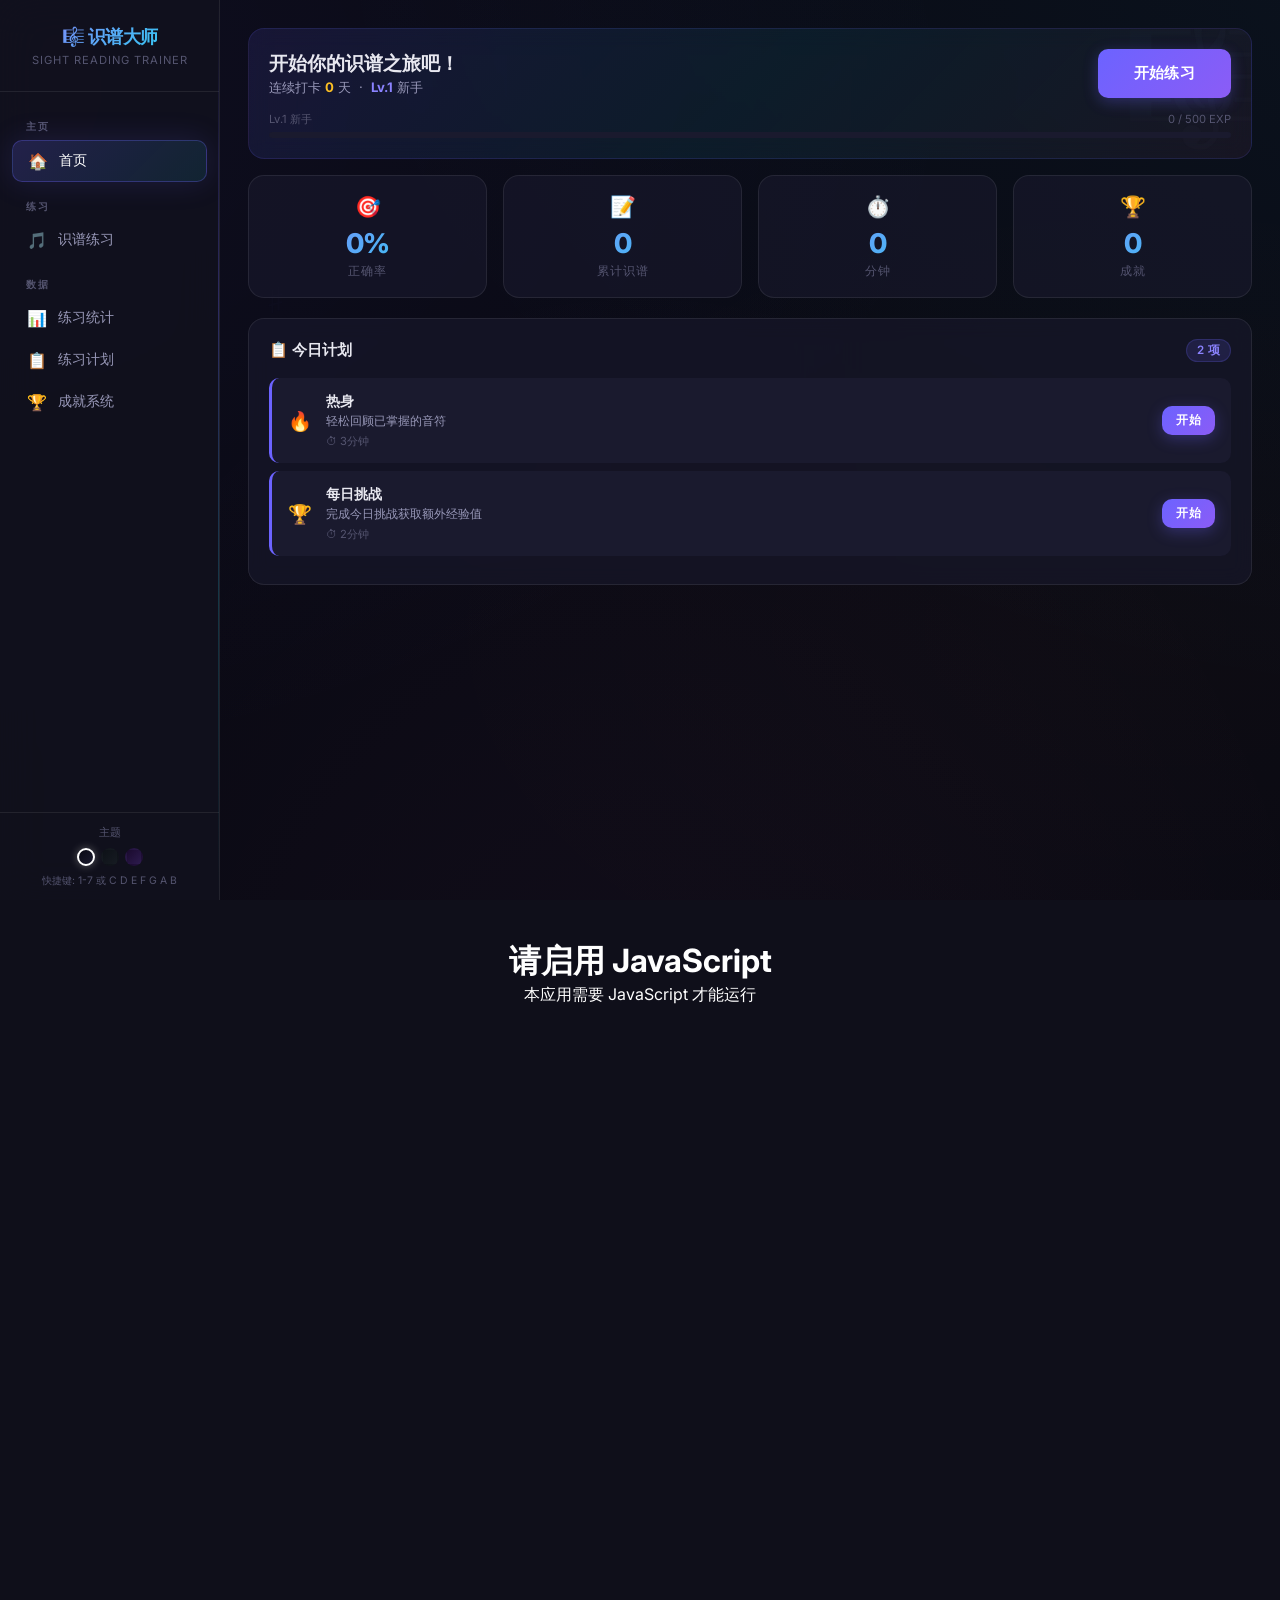
==== deploy.html @ 37f731e6 "fix: 修复五线谱不显示问题 SVG linearGradient 在 line 元素上 objectBoundingBox 计算异常， 导致谱线不可见。改用固定颜色 stroke="#8888aa" ====
<!DOCTYPE html>
<html lang="zh-CN">
<head>
<meta charset="UTF-8">
<meta name="viewport" content="width=device-width, initial-scale=1.0">
<title>识谱大师 — 五线谱练习</title>
<style>
/* ========== CSS Variables — Premium Music Theme ========== */
:root {
  --bg: #0a0a14;
  --bg2: #12121e;
  --bg3: #1a1a2e;
  --bg-card: rgba(26, 26, 46, 0.6);
  --bg-glass: rgba(255,255,255,0.03);
  --border: rgba(255,255,255,0.08);
  --border-glow: rgba(108,99,255,0.3);
  --text: #e8e8f0;
  --text2: #9898b8;
  --text3: #555570;
  --primary: #6c63ff;
  --primary2: #8b83ff;
  --primary-glow: rgba(108,99,255,0.15);
  --success: #4ade80;
  --danger: #f87171;
  --warning: #fbbf24;
  --info: #60a5fa;
  --purple: #a78bfa;
  --pink: #f472b6;
  --cyan: #22d3ee;
  --gold: #f59e0b;
  --radius: 16px;
  --radius-sm: 10px;
  --radius-xs: 6px;
  --shadow: 0 8px 32px rgba(0,0,0,0.4);
  --shadow-glow: 0 0 30px rgba(108,99,255,0.15);
  --transition: all 0.3s cubic-bezier(0.4, 0, 0.2, 1);
  --font: 'SF Pro Display', -apple-system, BlinkMacSystemFont, 'Segoe UI', 'Noto Sans SC', sans-serif;
}

/* ========== Reset ========== */
* { margin: 0; padding: 0; box-sizing: border-box; }
html { font-size: 16px; scroll-behavior: smooth; }
body {
  font-family: var(--font);
  background: var(--bg);
  color: var(--text);
  min-height: 100vh;
  overflow-x: hidden;
  -webkit-font-smoothing: antialiased;
}
a { color: var(--primary2); text-decoration: none; }
button { cursor: pointer; border: none; outline: none; font-family: inherit; background: none; }
input, select { font-family: inherit; outline: none; }

/* ========== Scrollbar ========== */
::-webkit-scrollbar { width: 6px; }
::-webkit-scrollbar-track { background: transparent; }
::-webkit-scrollbar-thumb { background: var(--border); border-radius: 3px; }

/* ========== Layout ========== */
.app-container { display: flex; min-height: 100vh; }

/* ========== Sidebar — Glassmorphism ========== */
.sidebar {
  width: 220px;
  background: rgba(18, 18, 30, 0.85);
  backdrop-filter: blur(20px);
  -webkit-backdrop-filter: blur(20px);
  border-right: 1px solid var(--border);
  display: flex;
  flex-direction: column;
  position: fixed;
  height: 100vh;
  z-index: 100;
  transition: transform 0.3s ease;
}
.sidebar-header {
  padding: 24px 20px;
  border-bottom: 1px solid var(--border);
  text-align: center;
}
.sidebar-header h1 {
  font-size: 1.15rem;
  font-weight: 800;
  background: linear-gradient(135deg, #8b83ff, #22d3ee, #f472b6, #f59e0b);
  background-size: 300% 300%;
  -webkit-background-clip: text;
  -webkit-text-fill-color: transparent;
  background-clip: text;
  animation: gradientShift 6s ease infinite;
  letter-spacing: -0.5px;
}
@keyframes gradientShift {
  0%, 100% { background-position: 0% 50%; }
  50% { background-position: 100% 50%; }
}
.sidebar-header .subtitle {
  font-size: 0.7rem;
  color: var(--text3);
  margin-top: 4px;
  letter-spacing: 1px;
  text-transform: uppercase;
}
.sidebar-nav { flex: 1; padding: 12px; overflow-y: auto; }
.nav-item {
  display: flex;
  align-items: center;
  gap: 10px;
  padding: 10px 14px;
  border-radius: var(--radius-sm);
  color: var(--text2);
  font-size: 0.85rem;
  transition: var(--transition);
  margin-bottom: 2px;
  cursor: pointer;
  position: relative;
}
.nav-item:hover { color: var(--text); background: var(--bg-glass); }
.nav-item.active {
  color: #fff;
  background: linear-gradient(135deg, rgba(108,99,255,0.2), rgba(34,211,238,0.1));
  border: 1px solid var(--border-glow);
  box-shadow: var(--shadow-glow);
}
.nav-item .icon { font-size: 1rem; width: 22px; text-align: center; }
.nav-group-title {
  font-size: 0.65rem;
  color: var(--text3);
  text-transform: uppercase;
  letter-spacing: 1.5px;
  padding: 16px 14px 6px;
  font-weight: 600;
}

.main-content {
  flex: 1;
  margin-left: 220px;
  padding: 28px;
  max-width: 1100px;
}

/* ========== Cards — Glassmorphism ========== */
.card {
  background: var(--bg-card);
  backdrop-filter: blur(10px);
  border: 1px solid var(--border);
  border-radius: var(--radius);
  padding: 20px;
  margin-bottom: 16px;
  transition: var(--transition);
}
.card:hover {
  border-color: rgba(255,255,255,0.12);
  box-shadow: 0 4px 20px rgba(0,0,0,0.2);
}
.card-header {
  display: flex;
  align-items: center;
  justify-content: space-between;
  margin-bottom: 16px;
}
.card-title { font-size: 0.95rem; font-weight: 600; color: var(--text); }

/* ========== Buttons ========== */
.btn, .nav-item, .mode-card, .diff-card, .toggle, .answer-btn {
  cursor: pointer;
  user-select: none;
  -webkit-user-select: none;
}
.btn {
  padding: 10px 20px;
  border-radius: var(--radius-sm);
  font-size: 0.85rem;
  font-weight: 600;
  transition: var(--transition);
  display: inline-flex;
  align-items: center;
  gap: 6px;
  letter-spacing: 0.3px;
}
.btn-primary {
  background: linear-gradient(135deg, var(--primary), #8b5cf6);
  color: #fff;
  box-shadow: 0 4px 15px rgba(108,99,255,0.3);
}
.btn-primary:hover {
  transform: translateY(-2px);
  box-shadow: 0 6px 25px rgba(108,99,255,0.4);
}
.btn-success { background: linear-gradient(135deg, #22c55e, #16a34a); color: #fff; }
.btn-danger { background: linear-gradient(135deg, #ef4444, #dc2626); color: #fff; }
.btn-outline {
  background: transparent;
  border: 1px solid var(--border);
  color: var(--text2);
}
.btn-outline:hover { border-color: var(--primary); color: var(--primary2); background: var(--primary-glow); }
.btn-sm { padding: 6px 14px; font-size: 0.78rem; }
.btn-lg { padding: 14px 32px; font-size: 0.95rem; }

/* ========== Grid ========== */
.grid { display: grid; gap: 16px; }
.grid-2 { grid-template-columns: repeat(2, 1fr); }
.grid-3 { grid-template-columns: repeat(3, 1fr); }
.grid-4 { grid-template-columns: repeat(4, 1fr); }
@media (max-width: 768px) {
  .grid-2, .grid-3, .grid-4 { grid-template-columns: 1fr 1fr; }
}

/* ========== Page Header ========== */
.page-header {
  display: flex;
  align-items: center;
  justify-content: space-between;
  margin-bottom: 24px;
  flex-wrap: wrap;
  gap: 12px;
}
.page-title { font-size: 1.4rem; font-weight: 700; letter-spacing: -0.5px; }
.page-desc { color: var(--text2); font-size: 0.82rem; margin-top: 4px; }

/* ========== Stat Cards — Animated Gradient Border ========== */
.stat-card {
  background: var(--bg-card);
  border: 1px solid var(--border);
  border-radius: var(--radius);
  padding: 18px;
  text-align: center;
  position: relative;
  overflow: hidden;
  transition: var(--transition);
}
.stat-card::before {
  content: '';
  position: absolute;
  top: 0; left: 0; right: 0;
  height: 3px;
  background: linear-gradient(90deg, var(--primary), var(--cyan), var(--pink));
  opacity: 0;
  transition: opacity 0.3s;
}
.stat-card:hover::before { opacity: 1; }
.stat-card .stat-icon { font-size: 1.3rem; margin-bottom: 8px; }
.stat-card .stat-number {
  font-size: 1.7rem;
  font-weight: 800;
  background: linear-gradient(135deg, var(--primary2), var(--cyan));
  -webkit-background-clip: text;
  -webkit-text-fill-color: transparent;
  background-clip: text;
  letter-spacing: -1px;
}
.stat-card .stat-label { font-size: 0.72rem; color: var(--text3); margin-top: 4px; text-transform: uppercase; letter-spacing: 1px; }

/* ========== Badges ========== */
.badge {
  display: inline-flex;
  align-items: center;
  padding: 3px 10px;
  border-radius: 20px;
  font-size: 0.72rem;
  font-weight: 600;
  letter-spacing: 0.5px;
}
.badge-primary { background: var(--primary-glow); color: var(--primary2); border: 1px solid rgba(108,99,255,0.2); }
.badge-success { background: rgba(74,222,128,0.12); color: var(--success); border: 1px solid rgba(74,222,128,0.2); }
.badge-danger { background: rgba(248,113,113,0.12); color: var(--danger); }
.badge-warning { background: rgba(251,191,36,0.12); color: var(--warning); }
.badge-level {
  background: linear-gradient(135deg, var(--primary), var(--cyan));
  color: #fff;
  padding: 4px 14px;
  font-weight: 700;
}

/* ========== Level Bar ========== */
.level-bar {
  width: 100%;
  height: 6px;
  background: var(--bg3);
  border-radius: 3px;
  overflow: hidden;
}
.level-bar-fill {
  height: 100%;
  background: linear-gradient(90deg, var(--primary), var(--cyan), var(--pink));
  background-size: 200% 100%;
  border-radius: 3px;
  transition: width 0.8s cubic-bezier(0.4, 0, 0.2, 1);
  animation: barGlow 2s ease infinite;
}
@keyframes barGlow {
  0%, 100% { background-position: 0% 50%; }
  50% { background-position: 100% 50%; }
}

/* ========== Practice Area ========== */
.practice-area {
  display: flex;
  flex-direction: column;
  align-items: center;
  gap: 16px;
}

/* Practice Bar */
.practice-bar {
  display: flex;
  align-items: center;
  justify-content: space-between;
  width: 100%;
  max-width: 560px;
  padding: 10px 18px;
  background: var(--bg-card);
  border: 1px solid var(--border);
  border-radius: var(--radius-sm);
  font-size: 0.85rem;
}
.practice-bar .stat-item { display: flex; align-items: center; gap: 6px; color: var(--text2); }
.practice-bar .stat-value { font-weight: 700; font-size: 1rem; color: var(--text); font-variant-numeric: tabular-nums; }
.practice-bar .timer .stat-value { color: var(--warning); }
.practice-bar .combo .stat-value { color: var(--pink); }

/* Score Display — Concert Stage Feel */
.score-display {
  background: linear-gradient(180deg, rgba(18,18,30,0.95), rgba(10,10,20,0.98));
  border: 1px solid var(--border);
  border-radius: var(--radius);
  padding: 28px 36px;
  min-height: 170px;
  display: flex;
  align-items: center;
  justify-content: center;
  width: 100%;
  max-width: 560px;
  position: relative;
  overflow: visible;
  box-shadow: inset 0 1px 0 rgba(255,255,255,0.03), 0 8px 32px rgba(0,0,0,0.4);
}
.score-display::before {
  content: '';
  position: absolute;
  top: 0; left: 20%; right: 20%;
  height: 1px;
  background: linear-gradient(90deg, transparent, rgba(108,99,255,0.3), transparent);
}
.score-display svg { max-width: 100%; height: auto; }
.score-display .hint {
  position: absolute;
  top: 10px;
  right: 14px;
  font-size: 0.72rem;
  color: var(--text3);
  letter-spacing: 0.5px;
}

/* Practice Hint Bar */
.practice-hint-bar {
  display: flex;
  gap: 18px;
  justify-content: center;
  align-items: center;
  padding: 8px 18px;
  background: var(--bg-card);
  border: 1px solid var(--border);
  border-radius: var(--radius-sm);
  width: 100%;
  max-width: 560px;
  font-size: 0.82rem;
}
.hint-toggle {
  display: flex;
  align-items: center;
  gap: 6px;
  cursor: pointer;
  color: var(--text2);
  user-select: none;
  transition: color 0.2s;
}
.hint-toggle:hover { color: var(--text); }
.hint-toggle input[type="checkbox"] {
  width: 16px;
  height: 16px;
  accent-color: var(--primary);
  cursor: pointer;
}

/* ========== Answer Options ========== */
.answer-options {
  display: grid;
  grid-template-columns: repeat(7, 1fr);
  gap: 8px;
  width: 100%;
  max-width: 560px;
}
.answer-btn {
  padding: 14px 8px;
  border-radius: var(--radius-sm);
  font-size: 1.2rem;
  font-weight: 800;
  text-align: center;
  transition: var(--transition);
  border: 2px solid var(--border);
  background: linear-gradient(180deg, rgba(26,26,46,0.8), rgba(20,20,35,0.9));
  color: var(--text);
  position: relative;
  overflow: hidden;
  backdrop-filter: blur(4px);
}
.answer-btn::before {
  content: '';
  position: absolute;
  inset: 0;
  background: radial-gradient(circle at center, rgba(255,255,255,0.08), transparent);
  opacity: 0;
  transition: opacity 0.3s;
}
.answer-btn:hover::before { opacity: 1; }
.answer-btn:hover { border-color: var(--primary); transform: translateY(-3px); box-shadow: 0 6px 20px rgba(0,0,0,0.3); }
.answer-btn.correct {
  border-color: var(--success);
  background: rgba(74,222,128,0.12);
  color: var(--success);
  animation: popIn 0.3s ease;
}
.answer-btn.wrong {
  border-color: var(--danger);
  background: rgba(248,113,113,0.12);
  color: var(--danger);
  animation: shake 0.4s ease;
}
.answer-btn:disabled { cursor: default; opacity: 0.5; }
.answer-btn:disabled:hover { transform: none; box-shadow: none; }

@keyframes popIn {
  0% { transform: scale(0.9); }
  50% { transform: scale(1.1); }
  100% { transform: scale(1); }
}
@keyframes shake {
  0%, 100% { transform: translateX(0); }
  25% { transform: translateX(-6px); }
  75% { transform: translateX(6px); }
}

/* ========== Mode & Difficulty Cards ========== */
.mode-cards { display: grid; grid-template-columns: repeat(auto-fit, minmax(180px, 1fr)); gap: 10px; }
.mode-card {
  padding: 18px;
  background: var(--bg3);
  border: 2px solid var(--border);
  border-radius: var(--radius);
  cursor: pointer;
  transition: var(--transition);
  text-align: center;
}
.mode-card:hover { border-color: var(--primary); transform: translateY(-3px); box-shadow: 0 8px 25px rgba(0,0,0,0.3); }
.mode-card.active {
  border-color: var(--primary);
  background: var(--primary-glow);
  box-shadow: var(--shadow-glow);
}
.mode-card .mode-icon { font-size: 1.4rem; margin-bottom: 6px; }
.mode-card .mode-name { font-weight: 700; font-size: 0.88rem; }
.mode-card .mode-desc { font-size: 0.72rem; color: var(--text2); margin-top: 4px; }

.difficulty-cards { display: flex; gap: 10px; flex-wrap: wrap; }
.diff-card {
  flex: 1;
  min-width: 100px;
  padding: 14px;
  background: var(--bg3);
  border: 2px solid var(--border);
  border-radius: var(--radius-sm);
  text-align: center;
  cursor: pointer;
  transition: var(--transition);
}
.diff-card:hover { border-color: var(--primary); transform: translateY(-2px); }
.diff-card.active {
  border-color: var(--primary);
  background: var(--primary-glow);
  box-shadow: var(--shadow-glow);
}
.diff-card .diff-level { font-size: 1.1rem; margin-bottom: 4px; }
.diff-card .diff-name { font-weight: 700; font-size: 0.82rem; }
.diff-card .diff-desc { font-size: 0.68rem; color: var(--text3); margin-top: 2px; }

/* ========== Toggle Switch ========== */
.toggle {
  position: relative;
  width: 44px;
  height: 24px;
  background: var(--bg3);
  border-radius: 12px;
  cursor: pointer;
  transition: var(--transition);
  border: 1px solid var(--border);
}
.toggle.active { background: var(--primary); border-color: var(--primary); }
.toggle::after {
  content: '';
  position: absolute;
  width: 18px;
  height: 18px;
  background: #fff;
  border-radius: 50%;
  top: 2px;
  left: 2px;
  transition: var(--transition);
  box-shadow: 0 2px 4px rgba(0,0,0,0.2);
}
.toggle.active::after { left: 22px; }

/* ========== Settings ========== */
.setting-row {
  display: flex;
  align-items: center;
  justify-content: space-between;
  padding: 12px 0;
  border-bottom: 1px solid rgba(255,255,255,0.04);
}
.setting-row:last-child { border-bottom: none; }
.setting-label { font-size: 0.88rem; font-weight: 500; }
.setting-desc { font-size: 0.72rem; color: var(--text3); margin-top: 2px; }

/* ========== Piano Keyboard — Concert Grand ========== */
.piano-container {
  width: 100%;
  max-width: 560px;
  overflow-x: auto;
  padding: 12px 0;
  display: flex;
  justify-content: center;
}
.piano {
  position: relative;
  height: 100px;
  user-select: none;
  background: linear-gradient(180deg, #2a1a0a, #1a0f05);
  border-radius: 0 0 8px 8px;
  padding: 4px 6px 6px;
  box-shadow: 0 6px 20px rgba(0,0,0,0.5), inset 0 1px 0 rgba(255,255,255,0.05);
}
.piano {
  position: relative;
  height: 100px;
  user-select: none;
}
.piano .white-key {
  position: absolute;
  width: 36px;
  height: 100px;
  background: linear-gradient(180deg, #f8f8f8, #e8e8e8);
  border: 1px solid #bbb;
  border-radius: 0 0 6px 6px;
  cursor: pointer;
  transition: background 0.1s;
  z-index: 1;
  box-shadow: inset 0 -3px 6px rgba(0,0,0,0.05);
}
.piano .white-key:hover { background: linear-gradient(180deg, #eee, #ddd); }
.piano .white-key.active {
  background: linear-gradient(180deg, var(--primary2), var(--primary));
  border-color: var(--primary);
  box-shadow: 0 0 15px rgba(108,99,255,0.4);
}
.piano .white-key .key-label {
  position: absolute;
  bottom: 6px;
  width: 100%;
  text-align: center;
  font-size: 0.6rem;
  color: #888;
  pointer-events: none;
  font-weight: 600;
}
.piano .white-key.active .key-label { color: #fff; }
.piano .black-key {
  position: absolute;
  width: 22px;
  height: 62px;
  background: linear-gradient(180deg, #333, #111);
  border: 1px solid #000;
  border-radius: 0 0 4px 4px;
  cursor: pointer;
  z-index: 2;
  box-shadow: inset 0 -2px 4px rgba(255,255,255,0.05);
}
.piano .black-key:hover { background: linear-gradient(180deg, #444, #222); }
.piano .black-key.active {
  background: linear-gradient(180deg, var(--primary), #4440aa);
  box-shadow: 0 0 10px rgba(108,99,255,0.5);
}

/* ========== Results Panel ========== */
.results-panel { text-align: center; padding: 30px 20px; }
.results-panel .result-icon { font-size: 3rem; margin-bottom: 12px; }
.results-panel .result-title { font-size: 1.3rem; font-weight: 700; margin-bottom: 8px; }
.results-panel .result-subtitle { color: var(--text2); margin-bottom: 24px; font-size: 0.85rem; }
.results-grid {
  display: grid;
  grid-template-columns: repeat(3, 1fr);
  gap: 16px;
  margin-bottom: 24px;
}
.result-stat .result-stat-value { font-size: 1.5rem; font-weight: 800; }
.result-stat .result-stat-label { font-size: 0.75rem; color: var(--text3); margin-top: 4px; text-transform: uppercase; letter-spacing: 0.5px; }

/* ========== Heatmap ========== */
.heatmap-grid { display: grid; grid-template-columns: repeat(7, 1fr); gap: 6px; }
.heatmap-cell {
  aspect-ratio: 1;
  border-radius: var(--radius-xs);
  display: flex;
  flex-direction: column;
  align-items: center;
  justify-content: center;
  font-size: 0.72rem;
  font-weight: 700;
  transition: var(--transition);
}
.heatmap-cell .note-name { font-size: 0.85rem; }
.heatmap-cell .note-pct { font-size: 0.62rem; opacity: 0.8; }

/* ========== Weak Notes ========== */
.weak-note-item {
  display: flex;
  align-items: center;
  gap: 12px;
  padding: 10px 0;
  border-bottom: 1px solid var(--border);
}
.weak-note-item:last-child { border-bottom: none; }
.weak-note-name {
  width: 34px;
  height: 34px;
  border-radius: 50%;
  display: flex;
  align-items: center;
  justify-content: center;
  font-weight: 800;
  font-size: 0.85rem;
}
.weak-note-bar { flex: 1; height: 6px; background: var(--bg3); border-radius: 3px; overflow: hidden; }
.weak-note-bar-fill { height: 100%; border-radius: 3px; transition: width 0.6s ease; }

/* ========== Calendar Heatmap ========== */
.calendar-heatmap { display: flex; gap: 3px; flex-wrap: wrap; }
.calendar-cell {
  width: 14px;
  height: 14px;
  border-radius: 3px;
  background: var(--bg3);
  transition: var(--transition);
}
.calendar-cell.level-1 { background: rgba(108,99,255,0.2); }
.calendar-cell.level-2 { background: rgba(108,99,255,0.4); }
.calendar-cell.level-3 { background: rgba(108,99,255,0.6); }
.calendar-cell.level-4 { background: var(--primary); }

/* ========== Progress Bar ========== */
.progress-bar { width: 100%; height: 6px; background: var(--bg3); border-radius: 3px; overflow: hidden; }
.progress-bar-fill {
  height: 100%;
  background: linear-gradient(90deg, var(--primary), var(--success));
  border-radius: 3px;
  transition: width 0.5s ease;
}

/* ========== Plan Items ========== */
.plan-item {
  display: flex;
  align-items: center;
  gap: 14px;
  padding: 14px 16px;
  background: var(--bg3);
  border-radius: var(--radius-sm);
  margin-bottom: 8px;
  border-left: 3px solid var(--primary);
  transition: var(--transition);
}
.plan-item:hover { background: rgba(108,99,255,0.06); transform: translateX(4px); }
.plan-item .plan-icon { font-size: 1.2rem; }
.plan-item .plan-info { flex: 1; }
.plan-item .plan-title { font-weight: 600; font-size: 0.88rem; }
.plan-item .plan-desc { font-size: 0.75rem; color: var(--text2); margin-top: 2px; }
.plan-item .plan-meta { display: flex; gap: 12px; font-size: 0.7rem; color: var(--text3); margin-top: 4px; }

/* ========== Charts ========== */
.chart-container { width: 100%; height: 250px; position: relative; }


/* Speed Badge */
.speed-badge {
  position: absolute;
  top: -6px;
  right: -6px;
  padding: 2px 8px;
  border-radius: 10px;
  font-size: 0.65rem;
  font-weight: 700;
  z-index: 10;
}
.speed-badge.lightning { background: var(--warning); color: #000; }
.speed-badge.instant { background: var(--pink); color: #fff; }

/* ========== Animations ========== */
.fade-in { animation: fadeIn 0.3s ease; }
@keyframes fadeIn { from { opacity: 0; transform: translateY(8px); } to { opacity: 1; transform: translateY(0); } }
.slide-up { animation: slideUp 0.4s ease; }
@keyframes slideUp { from { opacity: 0; transform: translateY(16px); } to { opacity: 1; transform: translateY(0); } }

/* ========== Toast ========== */
.toast-container {
  position: fixed;
  top: 20px;
  right: 20px;
  z-index: 300;
  display: flex;
  flex-direction: column;
  gap: 8px;
}
.toast {
  padding: 12px 20px;
  border-radius: var(--radius-sm);
  font-size: 0.82rem;
  font-weight: 500;
  animation: slideIn 0.3s ease, fadeOut 0.3s ease 2.7s;
  box-shadow: var(--shadow);
  backdrop-filter: blur(10px);
}
.toast-success { background: rgba(74,222,128,0.9); color: #000; }
.toast-error { background: rgba(248,113,113,0.9); color: #fff; }
.toast-info { background: rgba(96,165,250,0.9); color: #fff; }
@keyframes slideIn { from { transform: translateX(100%); opacity: 0; } to { transform: translateX(0); opacity: 1; } }
@keyframes fadeOut { to { opacity: 0; transform: translateY(-10px); } }

/* ========== Mobile Menu Button ========== */
.mobile-menu-btn {
  display: none;
  position: fixed;
  top: 12px;
  left: 12px;
  z-index: 101;
  width: 40px;
  height: 40px;
  border-radius: 50%;
  background: var(--bg2);
  border: 1px solid var(--border);
  color: var(--text);
  font-size: 1.2rem;
  align-items: center;
  justify-content: center;
  transition: var(--transition);
}
.mobile-menu-btn:hover { background: var(--bg3); border-color: var(--primary); }

/* Sidebar Overlay */
.sidebar-overlay {
  display: none;
  position: fixed;
  inset: 0;
  background: rgba(0, 0, 0, 0.5);
  backdrop-filter: blur(4px);
  z-index: 99;
  opacity: 0;
  transition: opacity 0.3s;
}
.sidebar-overlay.active {
  display: block;
  opacity: 1;
}

/* ========== Background Ambient Effect ========== */
body::before {
  content: '';
  position: fixed;
  top: -50%;
  left: -50%;
  width: 200%;
  height: 200%;
  background:
    radial-gradient(ellipse at 15% 30%, rgba(108,99,255,0.06) 0%, transparent 40%),
    radial-gradient(ellipse at 85% 20%, rgba(34,211,238,0.05) 0%, transparent 40%),
    radial-gradient(ellipse at 50% 90%, rgba(244,114,182,0.04) 0%, transparent 40%),
    radial-gradient(ellipse at 70% 60%, rgba(245,158,11,0.02) 0%, transparent 30%);
  pointer-events: none;
  z-index: -1;
  animation: ambientDrift 20s ease-in-out infinite alternate;
}
@keyframes ambientDrift {
  0% { transform: translate(0, 0) rotate(0deg); }
  100% { transform: translate(30px, -20px) rotate(2deg); }
}

/* Floating music notes background */
body::after {
  content: '♩ ♪ ♫ ♬ ♭ ♮ ♯';
  position: fixed;
  top: 0;
  left: 0;
  width: 100%;
  height: 100%;
  font-size: 2rem;
  color: rgba(108,99,255,0.015);
  letter-spacing: 80px;
  line-height: 200px;
  word-spacing: 60px;
  overflow: hidden;
  pointer-events: none;
  z-index: -1;
  animation: noteFloat 30s linear infinite;
}
@keyframes noteFloat {
  0% { transform: translateY(0); }
  100% { transform: translateY(-200px); }
}

/* ========== SVG Score Animations ========== */
.note-appear {
  animation: noteAppear 0.4s cubic-bezier(0.34, 1.56, 0.64, 1);
}
@keyframes noteAppear {
  0% { opacity: 0; transform: translateY(15px) scale(0.7); }
  60% { opacity: 1; transform: translateY(-3px) scale(1.05); }
  100% { opacity: 1; transform: translateY(0) scale(1); }
}

.score-pulse {
  animation: scorePulse 2s ease-in-out infinite;
}
@keyframes scorePulse {
  0%, 100% { opacity: 0.4; transform: scale(1); }
  50% { opacity: 0.8; transform: scale(1.08); }
}

.result-indicator {
  animation: resultPop 0.4s cubic-bezier(0.34, 1.56, 0.64, 1);
}
@keyframes resultPop {
  0% { opacity: 0; transform: scale(0.5); }
  100% { opacity: 1; transform: scale(1); }
}

/* Score display states */
.score-display.state-correct {
  border-color: rgba(74, 222, 128, 0.3);
  box-shadow: inset 0 1px 0 rgba(255,255,255,0.03), 0 0 30px rgba(74, 222, 128, 0.1);
}
.score-display.state-wrong {
  border-color: rgba(248, 113, 113, 0.3);
  box-shadow: inset 0 1px 0 rgba(255,255,255,0.03), 0 0 30px rgba(248, 113, 113, 0.1);
  animation: scoreShake 0.4s ease;
}
@keyframes scoreShake {
  0%, 100% { transform: translateX(0); }
  20% { transform: translateX(-4px); }
  40% { transform: translateX(4px); }
  60% { transform: translateX(-3px); }
  80% { transform: translateX(2px); }
}

/* ========== Improved Page Transitions ========== */
.page { display: none; }
.page.active { display: block; animation: pageEnter 0.35s cubic-bezier(0.4, 0, 0.2, 1); }
@keyframes pageEnter {
  from { opacity: 0; transform: translateY(12px); }
  to { opacity: 1; transform: translateY(0); }
}

/* ========== Answer Button Ripple ========== */
.answer-btn::after {
  content: '';
  position: absolute;
  inset: 0;
  background: radial-gradient(circle at var(--ripple-x, 50%) var(--ripple-y, 50%), rgba(255,255,255,0.2), transparent 60%);
  opacity: 0;
  transition: opacity 0.3s;
  pointer-events: none;
}
.answer-btn:active::after { opacity: 1; }

/* ========== Improved Combo Flash ========== */
.combo-flash {
  position: fixed;
  top: 50%;
  left: 50%;
  transform: translate(-50%, -50%);
  font-size: 2.5rem;
  font-weight: 900;
  pointer-events: none;
  opacity: 0;
  z-index: 999;
  background: linear-gradient(135deg, var(--pink), var(--warning), var(--cyan));
  -webkit-background-clip: text;
  -webkit-text-fill-color: transparent;
  background-clip: text;
  filter: drop-shadow(0 0 20px rgba(244,114,182,0.4));
  letter-spacing: 3px;
}
.combo-flash.show { animation: comboFlash 0.8s cubic-bezier(0.34, 1.56, 0.64, 1); }
@keyframes comboFlash {
  0% { opacity: 0; transform: translate(-50%, -50%) scale(0.3) rotate(-5deg); }
  30% { opacity: 1; transform: translate(-50%, -50%) scale(1.2) rotate(2deg); }
  60% { opacity: 1; transform: translate(-50%, -50%) scale(1.0) rotate(0deg); }
  100% { opacity: 0; transform: translate(-50%, -50%) scale(1.4) rotate(-2deg); }
}

/* ========== Particle burst on correct answer ========== */
.particle-burst {
  position: fixed;
  pointer-events: none;
  z-index: 998;
}
.particle {
  position: absolute;
  width: 6px;
  height: 6px;
  border-radius: 50%;
  animation: particleFly 0.6s cubic-bezier(0.25, 0.46, 0.45, 0.94) forwards;
}
@keyframes particleFly {
  0% { opacity: 1; transform: translate(0, 0) scale(1); }
  100% { opacity: 0; transform: translate(var(--px), var(--py)) scale(0); }
}

/* ========== Theme Switcher ========== */
.theme-switcher {
  display: flex;
  gap: 6px;
  align-items: center;
}
.theme-dot {
  width: 18px;
  height: 18px;
  border-radius: 50%;
  cursor: pointer;
  border: 2px solid transparent;
  transition: var(--transition);
}
.theme-dot:hover { transform: scale(1.2); }
.theme-dot.active { border-color: #fff; box-shadow: 0 0 8px rgba(255,255,255,0.3); }
.theme-dot.dark { background: linear-gradient(135deg, #0a0a14, #1a1a2e); }
.theme-dot.midnight { background: linear-gradient(135deg, #0d1117, #161b22); }
.theme-dot.purple { background: linear-gradient(135deg, #1a0a2e, #2d1b4e); }

/* ========== Improved Responsive ========== */
@media (max-width: 768px) {
  .sidebar { transform: translateX(-100%); width: 260px; }
  .sidebar.open { transform: translateX(0); box-shadow: 4px 0 30px rgba(0,0,0,0.5); }
  .main-content { margin-left: 0; padding: 16px; padding-top: 56px; }
  .mobile-menu-btn { display: flex; }
  .answer-options { grid-template-columns: repeat(4, 1fr); gap: 6px; }
  .answer-btn { padding: 12px 6px; font-size: 1rem; }
  .results-grid { grid-template-columns: repeat(2, 1fr); }
  .grid-4 { grid-template-columns: 1fr 1fr; }
  .grid-2 { grid-template-columns: 1fr; }
  .score-display { padding: 20px 16px; min-height: 140px; }
  .practice-bar { font-size: 0.78rem; padding: 8px 12px; }
  .practice-hint-bar { flex-wrap: wrap; gap: 10px; padding: 8px 12px; }
  .mode-cards { grid-template-columns: 1fr 1fr; }
  .difficulty-cards { flex-wrap: wrap; }
  .diff-card { min-width: 80px; padding: 10px; }
  .page-title { font-size: 1.2rem; }
  .stat-card { padding: 14px; }
  .stat-card .stat-number { font-size: 1.4rem; }
  .plan-item { padding: 12px; gap: 10px; }
  .card { padding: 16px; }
}

@media (max-width: 480px) {
  .answer-options { grid-template-columns: repeat(4, 1fr); gap: 5px; }
  .answer-btn { padding: 10px 4px; font-size: 0.95rem; }
  .results-grid { grid-template-columns: 1fr 1fr; gap: 10px; }
  .result-stat .result-stat-value { font-size: 1.2rem; }
  .combo-flash { font-size: 1.8rem; }
  .mode-cards { grid-template-columns: 1fr; }
  .stat-card .stat-number { font-size: 1.2rem; }
}

/* Sidebar glow line */
.sidebar::after {
  content: '';
  position: absolute;
  top: 0;
  right: 0;
  width: 1px;
  height: 100%;
  background: linear-gradient(180deg, transparent, rgba(108,99,255,0.3), rgba(34,211,238,0.2), transparent);
  pointer-events: none;
}
</style>
<link rel="preconnect" href="https://fonts.googleapis.com"><link href="https://fonts.googleapis.com/css2?family=Inter:wght@400;500;600;700;800;900&display=swap" rel="stylesheet"><style>body{font-family:Inter,var(--font)}</style></head><body>
<body>
  <div class="app-container">
    <!-- Mobile Menu Button -->
    <button class="btn btn-icon mobile-menu-btn" id="mobileMenuBtn">☰</button>
    <!-- Mobile Sidebar Overlay -->
    <div class="sidebar-overlay" id="sidebarOverlay"></div>

    <!-- Sidebar -->
    <aside class="sidebar">
      <div class="sidebar-header">
        <h1>🎼 识谱大师</h1>
        <div class="subtitle">Sight Reading Trainer</div>
      </div>
      <nav class="sidebar-nav">
        <div class="nav-group-title">主页</div>
        <div class="nav-item active" data-page="home">
          <span class="icon">🏠</span>
          <span>首页</span>
        </div>
        <div class="nav-group-title">练习</div>
        <div class="nav-item" data-page="practice">
          <span class="icon">🎵</span>
          <span>识谱练习</span>
        </div>
        <div class="nav-group-title">数据</div>
        <div class="nav-item" data-page="stats">
          <span class="icon">📊</span>
          <span>练习统计</span>
        </div>
        <div class="nav-item" data-page="plan">
          <span class="icon">📋</span>
          <span>练习计划</span>
        </div>
        <div class="nav-item" data-page="achievements">
          <span class="icon">🏆</span>
          <span>成就系统</span>
        </div>
      </nav>
      <div style="padding:12px;border-top:1px solid var(--border)">
        <div style="font-size:0.68rem;color:var(--text3);text-align:center;margin-bottom:8px">主题</div>
        <div class="theme-switcher" style="justify-content:center">
          <div class="theme-dot dark active" onclick="app.setTheme('dark')" title="深空"></div>
          <div class="theme-dot midnight" onclick="app.setTheme('midnight')" title="午夜"></div>
          <div class="theme-dot purple" onclick="app.setTheme('purple')" title="紫罗兰"></div>
        </div>
        <div style="font-size:0.65rem;color:var(--text3);text-align:center;margin-top:8px">
          快捷键: 1-7 或 C D E F G A B
        </div>
      </div>
    </aside>

    <!-- Main Content -->
    <main class="main-content">
      <!-- Home Page -->
      <div class="page active" id="page-home">
        <div id="homeContent">
          <div style="text-align:center;padding:60px;color:var(--text2)">
            <div style="font-size:2rem;margin-bottom:12px">⏳</div>
            <div>加载中...</div>
          </div>
        </div>
      </div>

      <!-- Practice Page -->
      <div class="page" id="page-practice">
        <div id="practiceSetup"></div>
        <div id="practiceArea" style="display:none"></div>
      </div>

      <!-- Stats Page -->
      <div class="page" id="page-stats">
        <div id="statsContent"></div>
      </div>

      <!-- Plan Page -->
      <div class="page" id="page-plan">
        <div id="planContent"></div>
      </div>

      <!-- Achievements Page -->
      <div class="page" id="page-achievements">
        <div id="achievementsContent"></div>
      </div>
    </main>
  </div>

    <div style="text-align:center;padding:40px;color:#fff;background:#0f0f1a;min-height:100vh">
      <h1>请启用 JavaScript</h1>
      <p>本应用需要 JavaScript 才能运行</p>
    </div>

<div class="toast-container"></div>
<script>
// ========== Music Theory Constants & Utilities ==========

const NOTES = ['C', 'D', 'E', 'F', 'G', 'A', 'B'];
const NOTE_COLORS = {
  C: '#ef4444', D: '#fb923c', E: '#facc15', F: '#4ade80',
  G: '#22d3ee', A: '#60a5fa', B: '#a78bfa'
};

// Solfège names (fixed-do system)
const SOLFEGE = { C: 'Do', D: 'Re', E: 'Mi', F: 'Fa', G: 'Sol', A: 'La', B: 'Ti' };

// Piano key position names for reference
const PIANO_KEY_NAMES = {
  C: 'C键', D: 'D键', E: 'E键', F: 'F键',
  G: 'G键', A: 'A键', B: 'B键'
};

// Treble clef note positions (line/position → note name + octave)
// VexFlow: line 3 = middle C (C4), line 5 = first ledger line above = E5
// For treble clef: line 3 = B4, space above = C5
// Actually in VexFlow, keys are specified as "c/4", "d/4" etc.
// We generate random notes within a range

const TREBLE_NOTES = [
  { key: 'c/4', name: 'C', octave: 4, position: 'low' },   // Middle C (ledger line below)
  { key: 'd/4', name: 'D', octave: 4, position: 'low' },
  { key: 'e/4', name: 'E', octave: 4, position: 'low' },    // First line
  { key: 'f/4', name: 'F', octave: 4, position: 'low' },
  { key: 'g/4', name: 'G', octave: 4, position: 'mid' },    // Second line
  { key: 'a/4', name: 'A', octave: 4, position: 'mid' },
  { key: 'b/4', name: 'B', octave: 4, position: 'mid' },    // Third line (B)
  { key: 'c/5', name: 'C', octave: 5, position: 'mid' },
  { key: 'd/5', name: 'D', octave: 5, position: 'mid' },    // Fourth line
  { key: 'e/5', name: 'E', octave: 5, position: 'high' },
  { key: 'f/5', name: 'F', octave: 5, position: 'high' },   // Fifth line
  { key: 'g/5', name: 'G', octave: 5, position: 'high' },
  { key: 'a/5', name: 'A', octave: 5, position: 'high' },
  { key: 'b/5', name: 'B', octave: 5, position: 'high' },
  { key: 'c/6', name: 'C', octave: 6, position: 'high' },
];

const BASS_NOTES = [
  { key: 'e/2', name: 'E', octave: 2, position: 'low' },
  { key: 'f/2', name: 'F', octave: 2, position: 'low' },
  { key: 'g/2', name: 'G', octave: 2, position: 'low' },    // First line below
  { key: 'a/2', name: 'A', octave: 2, position: 'low' },
  { key: 'b/2', name: 'B', octave: 2, position: 'low' },
  { key: 'c/3', name: 'C', octave: 3, position: 'low' },    // Second line
  { key: 'd/3', name: 'D', octave: 3, position: 'low' },
  { key: 'e/3', name: 'E', octave: 3, position: 'mid' },    // Third line
  { key: 'f/3', name: 'F', octave: 3, position: 'mid' },
  { key: 'g/3', name: 'G', octave: 3, position: 'mid' },    // Fourth line
  { key: 'a/3', name: 'A', octave: 3, position: 'mid' },
  { key: 'b/3', name: 'B', octave: 3, position: 'mid' },    // Fifth line (B)
  { key: 'c/4', name: 'C', octave: 4, position: 'high' },   // Middle C (ledger line above)
  { key: 'd/4', name: 'D', octave: 4, position: 'high' },
  { key: 'e/4', name: 'E', octave: 4, position: 'high' },
];

// Difficulty levels define which notes are included
const DIFFICULTY_LEVELS = [
  {
    level: 1,
    name: '初识',
    desc: '中央C附近',
    trebleRange: [3, 7],    // E4-B4
    bassRange: [6, 10],     // E3-B3
    useSharps: false,
    useFlats: false,
    timeLimit: 8000,        // 8 seconds
    notesCount: 5
  },
  {
    level: 2,
    name: '入门',
    desc: '基本音域',
    trebleRange: [0, 10],   // C4-D5
    bassRange: [4, 12],     // C3-D4
    useSharps: false,
    useFlats: false,
    timeLimit: 5000,
    notesCount: 5
  },
  {
    level: 3,
    name: '进阶',
    desc: '扩展音域',
    trebleRange: [0, 12],   // C4-F5
    bassRange: [2, 14],     // G2-E4
    useSharps: true,
    useFlats: true,
    timeLimit: 3000,
    notesCount: 5
  },
  {
    level: 4,
    name: '高级',
    desc: '全音域',
    trebleRange: [0, 14],   // All treble
    bassRange: [0, 14],     // All bass
    useSharps: true,
    useFlats: true,
    timeLimit: 2000,
    notesCount: 5
  },
  {
    level: 5,
    name: '大师',
    desc: '快速双谱切换',
    trebleRange: [0, 14],
    bassRange: [0, 14],
    useSharps: true,
    useFlats: true,
    timeLimit: 1500,
    notesCount: 5
  }
];

// Piano key frequencies (for audio playback)
const PIANO_NOTES = {};
(() => {
  const noteNames = ['C', 'C#', 'D', 'D#', 'E', 'F', 'F#', 'G', 'G#', 'A', 'A#', 'B'];
  for (let octave = 0; octave <= 8; octave++) {
    for (let i = 0; i < 12; i++) {
      const name = noteNames[i] + octave;
      const midi = octave * 12 + i + 12;
      const freq = 440 * Math.pow(2, (midi - 69) / 12);
      PIANO_NOTES[name] = { freq, midi, name: noteNames[i], octave };
    }
  }
})();

// Get frequency for a VexFlow key like "c/4"
function getFrequencyForKey(vexKey) {
  const [note, octave] = vexKey.split('/');
  const lookup = note.toUpperCase() + (note.includes('#') ? '' : '') + octave;
  const entry = PIANO_NOTES[lookup];
  return entry ? entry.freq : 440;
}

// Utility: random item from array
function randomItem(arr) {
  return arr[Math.floor(Math.random() * arr.length)];
}

// Utility: random integer in range [min, max]
function randomInt(min, max) {
  return Math.floor(Math.random() * (max - min + 1)) + min;
}

// Generate a random note for practice
function generateRandomNote(difficulty, clef) {
  const level = DIFFICULTY_LEVELS[difficulty - 1];
  const isTreble = clef === 'treble' || (clef === 'random' && Math.random() > 0.5);
  const notes = isTreble ? TREBLE_NOTES : BASS_NOTES;
  const range = isTreble ? level.trebleRange : level.bassRange;

  let note = notes[randomInt(range[0], range[1])];

  // Optionally add sharp or flat
  let displayKey = note.key;
  let displayName = note.name;
  let accidental = null;

  if (level.useSharps && Math.random() > 0.7) {
    accidental = '#';
    displayName = note.name + '#';
    // For VexFlow, sharps use the key notation
    displayKey = note.key; // VexFlow handles accidentals via modifier
  } else if (level.useFlats && Math.random() > 0.7) {
    accidental = 'b';
    displayName = note.name + 'b';
    displayKey = note.key;
  }

  return {
    key: displayKey,
    name: note.name, // Base note name for answer (C, D, E, etc.)
    displayName: displayName,
    octave: note.octave,
    clef: isTreble ? 'treble' : 'bass',
    accidental: accidental,
    position: note.position
  };
}
</script><script>
// ========== Audio Module — Multiple Sound Presets ==========

class AudioManager {
  constructor() {
    this.ctx = null;
    this.enabled = true;
    this.preset = 'warm'; // default preset
    this.presets = {
      warm:   { name: '温暖钢琴', icon: '🎹' },
      bright: { name: '明亮钢琴', icon: '✨' },
      electric: { name: '电钢琴', icon: '⚡' },
      organ:  { name: '管风琴', icon: '🎵' },
    };
  }

  init() {
    if (!this.ctx) {
      this.ctx = new (window.AudioContext || window.webkitAudioContext)();
    }
  }

  resume() {
    if (this.ctx && this.ctx.state === 'suspended') {
      this.ctx.resume();
    }
  }

  setPreset(name) {
    if (this.presets[name]) this.preset = name;
  }

  // Main playNote — dispatches to preset
  playNote(freq, duration) {
    if (!this.enabled) return;
    duration = duration || 2.0;
    this.init();
    this.resume();

    switch (this.preset) {
      case 'warm':     this._playWarm(freq, duration); break;
      case 'bright':   this._playBright(freq, duration); break;
      case 'electric': this._playElectric(freq, duration); break;
      case 'organ':    this._playOrgan(freq, duration); break;
      default:         this._playWarm(freq, duration);
    }
  }

  // === Warm Piano — soft, round, natural ===
  _playWarm(freq, dur) {
    var ctx = this.ctx;
    var now = ctx.currentTime;

    var master = ctx.createGain();
    master.connect(ctx.destination);
    master.gain.setValueAtTime(0, now);
    master.gain.linearRampToValueAtTime(0.35, now + 0.008);
    master.gain.linearRampToValueAtTime(0.25, now + 0.05);
    master.gain.exponentialRampToValueAtTime(0.12, now + 0.8);
    master.gain.exponentialRampToValueAtTime(0.001, now + dur);

    // Warm harmonics — strong fundamentals, gentle upper
    var h = [
      { r:1, a:1.0,  d:1.0 },
      { r:2, a:0.55, d:0.85 },
      { r:3, a:0.3,  d:0.7 },
      { r:4, a:0.12, d:0.55 },
      { r:5, a:0.06, d:0.4 },
      { r:6, a:0.03, d:0.3 },
    ];
    h.forEach(function(p) {
      var osc = ctx.createOscillator();
      var g = ctx.createGain();
      osc.type = 'sine';
      osc.frequency.value = freq * p.r;
      g.gain.setValueAtTime(p.a, now);
      g.gain.exponentialRampToValueAtTime(0.001, now + dur * p.d);
      osc.connect(g);
      g.connect(master);
      osc.start(now);
      osc.stop(now + dur * p.d + 0.1);
    });

    // Soft hammer
    this._addNoise(ctx, master, now, 0.006, 0.08, 1500);
  }

  // === Bright Piano — clear, present, sparkling ===
  _playBright(freq, dur) {
    var ctx = this.ctx;
    var now = ctx.currentTime;

    var master = ctx.createGain();
    master.connect(ctx.destination);
    master.gain.setValueAtTime(0, now);
    master.gain.linearRampToValueAtTime(0.32, now + 0.005);
    master.gain.linearRampToValueAtTime(0.22, now + 0.03);
    master.gain.exponentialRampToValueAtTime(0.1, now + 0.6);
    master.gain.exponentialRampToValueAtTime(0.001, now + dur);

    var h = [
      { r:1, a:1.0,  d:1.0 },
      { r:2, a:0.6,  d:0.9 },
      { r:3, a:0.4,  d:0.75 },
      { r:4, a:0.2,  d:0.6 },
      { r:5, a:0.18, d:0.5 },
      { r:6, a:0.1,  d:0.4 },
      { r:7, a:0.08, d:0.3 },
      { r:8, a:0.05, d:0.25 },
    ];
    h.forEach(function(p) {
      var osc = ctx.createOscillator();
      var g = ctx.createGain();
      osc.type = 'sine';
      osc.frequency.value = freq * p.r * (1 + 0.0002 * p.r);
      g.gain.setValueAtTime(p.a, now);
      g.gain.exponentialRampToValueAtTime(0.001, now + dur * p.d);
      osc.connect(g);
      g.connect(master);
      osc.start(now);
      osc.stop(now + dur * p.d + 0.1);
    });

    // Bright attack ping
    var ping = ctx.createOscillator();
    var pg = ctx.createGain();
    ping.type = 'sine';
    ping.frequency.value = freq * 4;
    pg.gain.setValueAtTime(0.1, now);
    pg.gain.exponentialRampToValueAtTime(0.001, now + 0.02);
    ping.connect(pg);
    pg.connect(master);
    ping.start(now);
    ping.stop(now + 0.03);

    this._addNoise(ctx, master, now, 0.005, 0.12, 2500);
  }

  // === Electric Piano — Rhodes-like, warm + bell ===
  _playElectric(freq, dur) {
    var ctx = this.ctx;
    var now = ctx.currentTime;

    var master = ctx.createGain();
    master.connect(ctx.destination);
    master.gain.setValueAtTime(0, now);
    master.gain.linearRampToValueAtTime(0.3, now + 0.005);
    master.gain.exponentialRampToValueAtTime(0.15, now + 0.5);
    master.gain.exponentialRampToValueAtTime(0.001, now + dur);

    // Sinusoidal with bell-like upper partials
    var h = [
      { r:1, a:1.0, d:1.0 },
      { r:2, a:0.3, d:0.8 },
      { r:3, a:0.5, d:0.6 },  // Strong 3rd for Rhodes character
      { r:4, a:0.1, d:0.5 },
      { r:6, a:0.2, d:0.3 },  // Bell partial
    ];
    h.forEach(function(p) {
      var osc = ctx.createOscillator();
      var g = ctx.createGain();
      osc.type = 'sine';
      osc.frequency.value = freq * p.r;
      g.gain.setValueAtTime(p.a, now);
      g.gain.exponentialRampToValueAtTime(0.001, now + dur * p.d);
      osc.connect(g);
      g.connect(master);
      osc.start(now);
      osc.stop(now + dur * p.d + 0.1);
    });

    // Tine click
    var tine = ctx.createOscillator();
    var tg = ctx.createGain();
    tine.type = 'triangle';
    tine.frequency.value = freq * 8;
    tg.gain.setValueAtTime(0.08, now);
    tg.gain.exponentialRampToValueAtTime(0.001, now + 0.015);
    tine.connect(tg);
    tg.connect(master);
    tine.start(now);
    tine.stop(now + 0.02);
  }

  // === Organ — sustained, warm, church-like ===
  _playOrgan(freq, dur) {
    var ctx = this.ctx;
    var now = ctx.currentTime;

    var master = ctx.createGain();
    master.connect(ctx.destination);
    master.gain.setValueAtTime(0, now);
    master.gain.linearRampToValueAtTime(0.2, now + 0.05);
    master.gain.setValueAtTime(0.2, now + 0.05);
    master.gain.setValueAtTime(0.2, now + dur - 0.1);
    master.gain.linearRampToValueAtTime(0, now + dur);

    // Organ drawbars
    var h = [
      { r:0.5, a:0.4 },  // Sub
      { r:1,   a:1.0 },  // Fundamental
      { r:2,   a:0.6 },  // Octave
      { r:3,   a:0.3 },  // Twelfth
      { r:4,   a:0.4 },  // Double
      { r:5,   a:0.15 },
      { r:6,   a:0.2 },
      { r:8,   a:0.1 },
    ];
    h.forEach(function(p) {
      var osc = ctx.createOscillator();
      var g = ctx.createGain();
      osc.type = 'sine';
      osc.frequency.value = freq * p.r;
      g.gain.setValueAtTime(p.a, now);
      g.gain.setValueAtTime(p.a, now + dur - 0.1);
      g.gain.linearRampToValueAtTime(0, now + dur);
      osc.connect(g);
      g.connect(master);
      osc.start(now);
      osc.stop(now + dur + 0.1);
    });
  }

  // Helper: add filtered noise transient
  _addNoise(ctx, dest, now, attack, vol, hpFreq) {
    var len = 0.03;
    var buf = ctx.createBuffer(1, ctx.sampleRate * len, ctx.sampleRate);
    var data = buf.getChannelData(0);
    for (var i = 0; i < data.length; i++) {
      data[i] = (Math.random() * 2 - 1) * Math.exp(-i / (ctx.sampleRate * attack));
    }
    var src = ctx.createBufferSource();
    src.buffer = buf;
    var g = ctx.createGain();
    var hp = ctx.createBiquadFilter();
    hp.type = 'highpass';
    hp.frequency.value = hpFreq;
    g.gain.setValueAtTime(vol, now);
    g.gain.exponentialRampToValueAtTime(0.001, now + len);
    src.connect(hp);
    hp.connect(g);
    g.connect(dest);
    src.start(now);
  }

  // === Feedback Sounds ===
  playCorrect() {
    if (!this.enabled) return;
    this.init();
    this.resume();
    var ctx = this.ctx;
    var now = ctx.currentTime;
    [523.25, 659.25, 783.99].forEach(function(f, i) {
      var osc = ctx.createOscillator();
      var g = ctx.createGain();
      osc.type = 'sine';
      osc.frequency.value = f;
      var t = now + i * 0.06;
      g.gain.setValueAtTime(0, t);
      g.gain.linearRampToValueAtTime(0.12, t + 0.008);
      g.gain.exponentialRampToValueAtTime(0.001, t + 0.3);
      osc.connect(g);
      g.connect(ctx.destination);
      osc.start(t);
      osc.stop(t + 0.35);
    });
  }

  playWrong() {
    if (!this.enabled) return;
    this.init();
    this.resume();
    var ctx = this.ctx;
    var now = ctx.currentTime;
    [190, 200].forEach(function(f) {
      var osc = ctx.createOscillator();
      var g = ctx.createGain();
      osc.type = 'triangle';
      osc.frequency.value = f;
      g.gain.setValueAtTime(0.06, now);
      g.gain.exponentialRampToValueAtTime(0.001, now + 0.2);
      osc.connect(g);
      g.connect(ctx.destination);
      osc.start(now);
      osc.stop(now + 0.25);
    });
  }

  playCombo(count) {
    if (!this.enabled) return;
    this.init();
    this.resume();
    var ctx = this.ctx;
    var now = ctx.currentTime;
    var base = 700 + count * 10;
    for (var i = 0; i < 4; i++) {
      var osc = ctx.createOscillator();
      var g = ctx.createGain();
      osc.type = 'sine';
      osc.frequency.value = base + i * 130;
      var t = now + i * 0.04;
      g.gain.setValueAtTime(0.08, t);
      g.gain.exponentialRampToValueAtTime(0.001, t + 0.1);
      osc.connect(g);
      g.connect(ctx.destination);
      osc.start(t);
      osc.stop(t + 0.12);
    }
  }

  playFanfare() {
    if (!this.enabled) return;
    this.init();
    this.resume();
    var ctx = this.ctx;
    var now = ctx.currentTime;
    [523.25, 587.33, 659.25, 783.99, 880, 1046.5].forEach(function(f, i) {
      var osc = ctx.createOscillator();
      var g = ctx.createGain();
      osc.type = 'sine';
      osc.frequency.value = f;
      var t = now + i * 0.08;
      g.gain.setValueAtTime(0, t);
      g.gain.linearRampToValueAtTime(0.1, t + 0.01);
      g.gain.exponentialRampToValueAtTime(0.001, t + 0.4);
      osc.connect(g);
      g.connect(ctx.destination);
      osc.start(t);
      osc.stop(t + 0.45);
    });
  }
}

var audio = new AudioManager();
</script><script>
// ========== Statistics Module ==========

class StatsManager {
  constructor() {
    this.STORAGE_KEY = 'sight_reading_stats';
    this.data = this.load();
  }

  load() {
    try {
      const saved = localStorage.getItem(this.STORAGE_KEY);
      if (saved) return JSON.parse(saved);
    } catch (e) {}
    return this.getDefaultData();
  }

  getDefaultData() {
    return {
      totalSessions: 0,
      totalNotes: 0,
      totalCorrect: 0,
      totalTime: 0, // ms
      exp: 0,
      level: 1,
      streak: 0,        // Current daily streak
      bestStreak: 0,
      lastPracticeDate: null,
      // Per-note stats: { "C": { correct: 0, total: 0, avgTime: 0, times: [] }, ... }
      noteStats: {},
      // Per-clef stats
      clefStats: {
        treble: { correct: 0, total: 0 },
        bass: { correct: 0, total: 0 }
      },
      // Per-difficulty stats
      diffStats: {
        1: { sessions: 0, avgScore: 0 },
        2: { sessions: 0, avgScore: 0 },
        3: { sessions: 0, avgScore: 0 },
        4: { sessions: 0, avgScore: 0 },
        5: { sessions: 0, avgScore: 0 }
      },
      // Session history (last 100)
      history: [],
      // Daily records for calendar heatmap: { "2026-05-16": { count: 50, correct: 45 } }
      dailyRecords: {},
      // Achievements
      achievements: []
    };
  }

  save() {
    try {
      localStorage.setItem(this.STORAGE_KEY, JSON.stringify(this.data));
    } catch (e) {}
  }

  // Record a single answer
  recordAnswer(noteName, clef, correct, responseTime) {
    // Note stats
    if (!this.data.noteStats[noteName]) {
      this.data.noteStats[noteName] = { correct: 0, total: 0, totalTime: 0, times: [] };
    }
    const ns = this.data.noteStats[noteName];
    ns.total++;
    if (correct) ns.correct++;
    ns.totalTime += responseTime;
    ns.times.push(responseTime);
    if (ns.times.length > 100) ns.times.shift(); // Keep last 100

    // Clef stats
    this.data.clefStats[clef].total++;
    if (correct) this.data.clefStats[clef].correct++;

    // Global stats
    this.data.totalNotes++;
    if (correct) this.data.totalCorrect++;
    this.data.totalTime += responseTime;

    // EXP
    if (correct) {
      this.data.exp += 10;
      if (responseTime < 1000) this.data.exp += 5; // Speed bonus
    }

    // Level up check
    const newLevel = Math.floor(this.data.exp / 500) + 1;
    if (newLevel > this.data.level) {
      this.data.level = newLevel;
    }

    this.save();
    return this.data.level;
  }

  // Record a completed session
  recordSession(sessionData) {
    const today = new Date().toISOString().split('T')[0];

    this.data.totalSessions++;

    // Update difficulty stats
    const diff = sessionData.difficulty;
    const ds = this.data.diffStats[diff];
    ds.sessions++;
    ds.avgScore = ((ds.avgScore * (ds.sessions - 1)) + sessionData.accuracy) / ds.sessions;

    // Update daily record
    if (!this.data.dailyRecords[today]) {
      this.data.dailyRecords[today] = { count: 0, correct: 0, time: 0 };
    }
    const daily = this.data.dailyRecords[today];
    daily.count += sessionData.total;
    daily.correct += sessionData.correct;
    daily.time += sessionData.duration;

    // Update streak
    const yesterday = new Date(Date.now() - 86400000).toISOString().split('T')[0];
    if (this.data.lastPracticeDate === yesterday || this.data.lastPracticeDate === today) {
      if (this.data.lastPracticeDate !== today) {
        this.data.streak++;
      }
    } else {
      this.data.streak = 1;
    }
    this.data.lastPracticeDate = today;
    if (this.data.streak > this.data.bestStreak) {
      this.data.bestStreak = this.data.streak;
    }

    // Add to history
    this.data.history.unshift({
      date: new Date().toISOString(),
      difficulty: sessionData.difficulty,
      mode: sessionData.mode,
      clef: sessionData.clef,
      total: sessionData.total,
      correct: sessionData.correct,
      accuracy: sessionData.accuracy,
      avgTime: sessionData.avgTime,
      duration: sessionData.duration,
      combo: sessionData.maxCombo
    });
    if (this.data.history.length > 100) this.data.history.pop();

    // Check achievements
    this.checkAchievements();

    this.save();
  }

  checkAchievements() {
    const checks = [
      { id: 'first_session', name: '初次尝试', check: () => this.data.totalSessions >= 1 },
      { id: 'note_100', name: '百音识谱', check: () => this.data.totalNotes >= 100 },
      { id: 'note_1000', name: '千音达人', check: () => this.data.totalNotes >= 1000 },
      { id: 'streak_3', name: '三天打卡', check: () => this.data.streak >= 3 },
      { id: 'streak_7', name: '一周坚持', check: () => this.data.streak >= 7 },
      { id: 'streak_30', name: '月度达人', check: () => this.data.streak >= 30 },
      { id: 'acc_90', name: '准确无误', check: () => {
        const recent = this.data.history.slice(0, 10);
        return recent.length >= 10 && recent.every(s => s.accuracy >= 90);
      }},
      { id: 'level_5', name: '五级新手', check: () => this.data.level >= 5 },
      { id: 'level_10', name: '识谱高手', check: () => this.data.level >= 10 },
      { id: 'bass_master', name: '低音达人', check: () => {
        const bs = this.data.clefStats.bass;
        return bs.total >= 200 && (bs.correct / bs.total) >= 0.9;
      }},
      { id: 'treble_master', name: '高音达人', check: () => {
        const ts = this.data.clefStats.treble;
        return ts.total >= 200 && (ts.correct / ts.total) >= 0.9;
      }},
      { id: 'speed_demon', name: '闪电之眼', check: () => {
        return this.data.history.some(s => s.avgTime < 1500 && s.accuracy >= 80);
      }}
    ];

    checks.forEach(({ id, name, check }) => {
      if (!this.data.achievements.includes(id) && check()) {
        this.data.achievements.push(id);
        showToast(`🏆 成就解锁: ${name}`, 'success');
      }
    });
  }

  // Get weak notes (sorted by error rate descending)
  getWeakNotes(limit = 7) {
    const results = [];
    for (const [name, stats] of Object.entries(this.data.noteStats)) {
      if (stats.total < 3) continue; // Need minimum data
      const errorRate = 1 - (stats.correct / stats.total);
      const avgTime = stats.totalTime / stats.total;
      results.push({ name, errorRate, avgTime, total: stats.total, correct: stats.correct });
    }
    results.sort((a, b) => b.errorRate - a.errorRate);
    return results.slice(0, limit);
  }

  // Get note accuracy for heatmap
  getNoteAccuracy() {
    const result = {};
    for (const name of NOTES) {
      const stats = this.data.noteStats[name];
      if (stats && stats.total > 0) {
        result[name] = {
          accuracy: Math.round((stats.correct / stats.total) * 100),
          avgTime: Math.round(stats.totalTime / stats.total),
          total: stats.total
        };
      } else {
        result[name] = { accuracy: -1, avgTime: 0, total: 0 }; // No data
      }
    }
    return result;
  }

  // Get clef comparison
  getClefComparison() {
    const treble = this.data.clefStats.treble;
    const bass = this.data.clefStats.bass;
    return {
      treble: treble.total > 0 ? Math.round((treble.correct / treble.total) * 100) : 0,
      bass: bass.total > 0 ? Math.round((bass.correct / bass.total) * 100) : 0,
      trebleTotal: treble.total,
      bassTotal: bass.total
    };
  }

  // Get daily records for calendar (last 90 days)
  getCalendarData() {
    const data = {};
    for (let i = 0; i < 90; i++) {
      const d = new Date(Date.now() - i * 86400000).toISOString().split('T')[0];
      data[d] = this.data.dailyRecords[d] || null;
    }
    return data;
  }

  // Get response time trend (from history)
  getTimeTrend(days = 14) {
    const trend = [];
    for (let i = days - 1; i >= 0; i--) {
      const d = new Date(Date.now() - i * 86400000).toISOString().split('T')[0];
      const sessions = this.data.history.filter(s => s.date.startsWith(d));
      if (sessions.length > 0) {
        const avgTime = sessions.reduce((sum, s) => sum + s.avgTime, 0) / sessions.length;
        const avgAcc = sessions.reduce((sum, s) => sum + s.accuracy, 0) / sessions.length;
        trend.push({ date: d, avgTime: Math.round(avgTime), accuracy: Math.round(avgAcc), sessions: sessions.length });
      } else {
        trend.push({ date: d, avgTime: null, accuracy: null, sessions: 0 });
      }
    }
    return trend;
  }

  // Get EXP level info
  getLevelInfo() {
    const exp = this.data.exp;
    const level = this.data.level;
    const expForCurrent = (level - 1) * 500;
    const expForNext = level * 500;
    const progress = (exp - expForCurrent) / (expForNext - expForCurrent);
    const titles = ['新手', '见习', '学徒', '熟练', '精通', '专家', '大师', '宗师', '传说'];
    const title = titles[Math.min(level - 1, titles.length - 1)];
    return { level, exp, progress, title, expForNext };
  }

  // Reset all data
  reset() {
    this.data = this.getDefaultData();
    this.save();
  }
}

const stats = new StatsManager();
</script><script>
// ========== Practice Plan Generator ==========

class PlanGenerator {
  constructor(statsManager) {
    this.stats = statsManager;
  }

  // Generate a daily practice plan based on performance data
  generateDailyPlan() {
    const plan = [];
    const data = this.stats.data;
    const levelInfo = this.stats.getLevelInfo();
    const weakNotes = this.stats.getWeakNotes(5);
    const clefComp = this.stats.getClefComparison();

    // 1. Warm-up (always first)
    plan.push({
      id: 'warmup',
      icon: '🔥',
      title: '热身',
      desc: '轻松回顾已掌握的音符',
      duration: 3,
      type: 'practice',
      config: {
        difficulty: Math.max(1, Math.min(levelInfo.level, 3)),
        mode: 'flash',
        clef: 'random',
        noteCount: 15,
        isWarmup: true
      }
    });

    // 2. Weak note training (if any weak notes)
    if (weakNotes.length > 0 && weakNotes[0].errorRate > 0.2) {
      const targetNotes = weakNotes.filter(n => n.errorRate > 0.2).slice(0, 3);
      plan.push({
        id: 'weak_notes',
        icon: '🎯',
        title: '弱项强化',
        desc: `重点练习: ${targetNotes.map(n => n.name).join(', ')} (错误率最高)`,
        duration: 5,
        type: 'practice',
        config: {
          difficulty: Math.max(1, Math.min(levelInfo.level, 3)),
          mode: 'flash',
          clef: 'random',
          noteCount: 25,
          targetNotes: targetNotes.map(n => n.name),
          isWarmup: false
        }
      });
    }

    // 3. Clef balance (if one clef is significantly weaker)
    if (clefComp.trebleTotal > 10 && clefComp.bassTotal > 10) {
      const diff = Math.abs(clefComp.treble - clefComp.bass);
      if (diff > 15) {
        const weakerClef = clefComp.treble < clefComp.bass ? 'bass' : 'treble';
        const clefName = weakerClef === 'treble' ? '高音谱' : '低音谱';
        plan.push({
          id: 'clef_balance',
          icon: '⚖️',
          title: `${clefName}强化`,
          desc: `${clefName}正确率偏低，专项提升`,
          duration: 4,
          type: 'practice',
          config: {
            difficulty: Math.max(1, Math.min(levelInfo.level, 3)),
            mode: 'flash',
            clef: weakerClef,
            noteCount: 20,
            isWarmup: false
          }
        });
      }
    }

    // 4. Speed challenge (if accuracy is good but speed is slow)
    const recentHistory = data.history.slice(0, 10);
    if (recentHistory.length >= 3) {
      const avgAcc = recentHistory.reduce((s, h) => s + h.accuracy, 0) / recentHistory.length;
      const avgTime = recentHistory.reduce((s, h) => s + h.avgTime, 0) / recentHistory.length;
      if (avgAcc >= 85 && avgTime > 2500) {
        plan.push({
          id: 'speed',
          icon: '⚡',
          title: '速度冲刺',
          desc: '正确率达标，提升反应速度',
          duration: 4,
          type: 'practice',
          config: {
            difficulty: Math.max(1, Math.min(levelInfo.level, 3)),
            mode: 'sprint',
            clef: 'random',
            sprintDuration: 60,
            isWarmup: false
          }
        });
      }
    }

    // 5. Dual clef practice (if at level 2+)
    if (levelInfo.level >= 2) {
      plan.push({
        id: 'dual_clef',
        icon: '🔄',
        title: '双谱切换',
        desc: '高低音谱随机交替，训练快速切换',
        duration: 3,
        type: 'practice',
        config: {
          difficulty: Math.max(1, Math.min(levelInfo.level, 3)),
          mode: 'clef_switch',
          clef: 'random',
          noteCount: 20,
          isWarmup: false
        }
      });
    }

    // 6. Daily challenge
    plan.push({
      id: 'daily_challenge',
      icon: '🏆',
      title: '每日挑战',
      desc: '完成今日挑战获取额外经验值',
      duration: 2,
      type: 'practice',
      config: {
        difficulty: Math.min(levelInfo.level + 1, 5),
        mode: 'sprint',
        clef: 'random',
        sprintDuration: 30,
        isDailyChallenge: true,
        isWarmup: false
      }
    });

    return plan;
  }

  // Get difficulty recommendation
  getRecommendedDifficulty() {
    const data = this.stats.data;
    const recentHistory = data.history.slice(0, 10);

    if (recentHistory.length < 3) return 1;

    const avgAcc = recentHistory.reduce((s, h) => s + h.accuracy, 0) / recentHistory.length;
    const maxRecentDiff = Math.max(...recentHistory.map(h => h.difficulty));

    if (avgAcc >= 90 && maxRecentDiff < 5) return maxRecentDiff + 1;
    if (avgAcc < 60 && maxRecentDiff > 1) return maxRecentDiff - 1;
    return maxRecentDiff;
  }

  // Get motivational message based on stats
  getMotivationMessage() {
    const data = this.stats.data;
    const streak = data.streak;
    const levelInfo = this.stats.getLevelInfo();

    if (streak >= 30) return '太厉害了！连续练习超过一个月！';
    if (streak >= 7) return '一周坚持打卡，保持这个节奏！';
    if (streak >= 3) return '连续三天，正在养成好习惯！';
    if (data.totalSessions === 0) return '开始你的识谱之旅吧！';
    if (levelInfo.progress > 0.8) return '快要升级了，加油！';
    return '每天练习，稳步进步！';
  }

  // Get achievement list with status
  getAchievements() {
    const all = [
      { id: 'first_session', name: '初次尝试', desc: '完成第一次练习', icon: '🎵' },
      { id: 'note_100', name: '百音识谱', desc: '累计识别100个音符', icon: '💯' },
      { id: 'note_1000', name: '千音达人', desc: '累计识别1000个音符', icon: '🔥' },
      { id: 'streak_3', name: '三天打卡', desc: '连续三天练习', icon: '📅' },
      { id: 'streak_7', name: '一周坚持', desc: '连续七天练习', icon: '🗓️' },
      { id: 'streak_30', name: '月度达人', desc: '连续三十天练习', icon: '👑' },
      { id: 'acc_90', name: '准确无误', desc: '连续10次练习正确率≥90%', icon: '🎯' },
      { id: 'level_5', name: '五级新手', desc: '达到5级', icon: '⭐' },
      { id: 'level_10', name: '识谱高手', desc: '达到10级', icon: '🌟' },
      { id: 'bass_master', name: '低音达人', desc: '低音谱正确率≥90%且练习≥200', icon: '🎼' },
      { id: 'treble_master', name: '高音达人', desc: '高音谱正确率≥90%且练习≥200', icon: '🎶' },
      { id: 'speed_demon', name: '闪电之眼', desc: '单次练习平均反应<1.5s且正确率≥80%', icon: '⚡' }
    ];

    return all.map(a => ({
      ...a,
      unlocked: this.stats.data.achievements.includes(a.id)
    }));
  }
}

const planGenerator = new PlanGenerator(stats);
</script><script>
// ========== Score Renderer (Pure SVG, Enhanced) ==========

class ScoreRenderer {
  constructor(containerId) {
    this.container = document.getElementById(containerId);
    this.currentNote = null;
    this.width = 420;
    this.height = 180;
    this._animId = 0;
  }

  init(width, height) {
    this.width = width || 420;
    this.height = height || 180;
    this.container.innerHTML = '';
  }

  noteToPosition(note) {
    var noteOrder = { 'C': 0, 'D': 1, 'E': 2, 'F': 3, 'G': 4, 'A': 5, 'B': 6 };
    var base = noteOrder[note.name] || 0;
    var octaveOffset = (note.octave - 4) * 7;
    var pos = base + octaveOffset;
    if (note.clef === 'bass') pos += 12;
    return pos;
  }

  positionToY(pos) {
    var staffTop = 60;
    var lineSpacing = 12;
    var topLinePos = 10;
    return staffTop + (topLinePos - pos) * (lineSpacing / 2);
  }

  _svgDefs() {
    return '<defs>' +
      '<linearGradient id="noteGrad" x1="0" y1="0" x2="1" y2="1">' +
        '<stop offset="0%" stop-color="#f0f0ff"/>' +
        '<stop offset="100%" stop-color="#c8c8e0"/>' +
      '</linearGradient>' +
      '<filter id="glowCorrect" x="-50%" y="-50%" width="200%" height="200%">' +
        '<feGaussianBlur in="SourceGraphic" stdDeviation="4" result="blur"/>' +
        '<feFlood flood-color="#4ade80" flood-opacity="0.6"/>' +
        '<feComposite in2="blur" operator="in"/>' +
        '<feMerge><feMergeNode/><feMergeNode in="SourceGraphic"/></feMerge>' +
      '</filter>' +
      '<filter id="glowWrong" x="-50%" y="-50%" width="200%" height="200%">' +
        '<feGaussianBlur in="SourceGraphic" stdDeviation="4" result="blur"/>' +
        '<feFlood flood-color="#f87171" flood-opacity="0.6"/>' +
        '<feComposite in2="blur" operator="in"/>' +
        '<feMerge><feMergeNode/><feMergeNode in="SourceGraphic"/></feMerge>' +
      '</filter>' +
      '<filter id="noteShadow" x="-20%" y="-20%" width="140%" height="140%">' +
        '<feDropShadow dx="0" dy="1" stdDeviation="2" flood-color="#000" flood-opacity="0.3"/>' +
      '</filter>' +
    '</defs>';
  }

  renderEmptyStaff(clef) {
    var w = this.width;
    var h = this.height;
    var clefSymbol = clef === 'treble' ? '𝄞' : '𝄢';
    var staffLeft = 60;
    var staffRight = w - 30;
    var staffTop = 60;
    var lineSpacing = 12;

    var svg = '<svg width="' + w + '" height="' + h + '" viewBox="0 0 ' + w + ' ' + h + '" xmlns="http://www.w3.org/2000/svg">';
    svg += this._svgDefs();
    svg += '<rect width="' + w + '" height="' + h + '" fill="transparent"/>';

    for (var i = 0; i < 5; i++) {
      var ly = staffTop + i * lineSpacing;
      svg += '<line x1="' + staffLeft + '" y1="' + ly + '" x2="' + staffRight + '" y2="' + ly + '" stroke="#8888aa" stroke-width="1.5"/>';
    }

    var clefY = clef === 'treble' ? (staffTop + 42) : (staffTop + 36);
    svg += '<text x="' + (staffLeft + 5) + '" y="' + clefY + '" font-size="48" fill="#aaa" font-family="serif" opacity="0.8">' + clefSymbol + '</text>';

    svg += '<g class="score-pulse">' +
      '<text x="' + (w / 2 + 20) + '" y="' + (staffTop + 44) + '" text-anchor="middle" font-size="36" fill="#555570" font-weight="bold" opacity="0.6">?</text>' +
    '</g>';

    svg += '<text x="' + (staffRight - 4) + '" y="' + (h - 10) + '" text-anchor="end" font-size="11" fill="#666680" font-style="italic">' +
      (clef === 'treble' ? '高音谱号' : '低音谱号') + '</text>';
    svg += '</svg>';

    this.container.innerHTML = svg;
  }

  renderNote(note, state) {
    this.currentNote = note;
    this._animId++;
    var w = this.width;
    var h = this.height;
    var pos = this.noteToPosition(note);
    var noteY = this.positionToY(pos);
    var clefSymbol = note.clef === 'treble' ? '𝄞' : '𝄢';
    var acc = note.accidental || '';

    var noteColor = '#e8e8f0';
    var noteFill = 'url(#noteGrad)';
    var filter = 'url(#noteShadow)';

    if (state === 'correct') {
      noteColor = '#4ade80';
      noteFill = '#4ade80';
      filter = 'url(#glowCorrect)';
    } else if (state === 'wrong') {
      noteColor = '#f87171';
      noteFill = '#f87171';
      filter = 'url(#glowWrong)';
    }

    var staffLeft = 60;
    var staffRight = w - 30;
    var staffTop = 60;
    var lineSpacing = 12;
    var noteX = w / 2 + 20;

    var svg = '<svg width="' + w + '" height="' + h + '" viewBox="0 0 ' + w + ' ' + h + '" xmlns="http://www.w3.org/2000/svg">';
    svg += this._svgDefs();
    svg += '<rect width="' + w + '" height="' + h + '" fill="transparent"/>';

    for (var i = 0; i < 5; i++) {
      var ly = staffTop + i * lineSpacing;
      svg += '<line x1="' + staffLeft + '" y1="' + ly + '" x2="' + staffRight + '" y2="' + ly + '" stroke="#8888aa" stroke-width="1.5"/>';
    }

    var clefY = note.clef === 'treble' ? (staffTop + 42) : (staffTop + 36);
    svg += '<text x="' + (staffLeft + 5) + '" y="' + clefY + '" font-size="48" fill="#aaa" font-family="serif" opacity="0.8">' + clefSymbol + '</text>';

    svg += '<text x="' + (staffLeft + 55) + '" y="' + (staffTop + 20) + '" font-size="20" fill="#8888aa" font-weight="bold" font-family="serif">4</text>';
    svg += '<text x="' + (staffLeft + 55) + '" y="' + (staffTop + 44) + '" font-size="20" fill="#8888aa" font-weight="bold" font-family="serif">4</text>';

    var staffBottom = staffTop + 4 * lineSpacing;
    if (noteY > staffBottom) {
      for (var ly = staffBottom + lineSpacing; ly <= noteY + 2; ly += lineSpacing) {
        svg += '<line x1="' + (noteX - 16) + '" y1="' + ly + '" x2="' + (noteX + 16) + '" y2="' + ly + '" stroke="#8888aa" stroke-width="1.5"/>';
      }
    }
    if (noteY < staffTop) {
      for (var ly = staffTop - lineSpacing; ly >= noteY - 2; ly -= lineSpacing) {
        svg += '<line x1="' + (noteX - 16) + '" y1="' + ly + '" x2="' + (noteX + 16) + '" y2="' + ly + '" stroke="#8888aa" stroke-width="1.5"/>';
      }
    }

    var animClass = state ? '' : 'note-appear';
    svg += '<g class="' + animClass + '" filter="' + filter + '">';

    svg += '<ellipse cx="' + noteX + '" cy="' + noteY + '" rx="10" ry="7.5" fill="' + noteFill + '" stroke="' + noteColor + '" stroke-width="1.2" transform="rotate(-15,' + noteX + ',' + noteY + ')"/>';

    if (!state) {
      svg += '<ellipse cx="' + (noteX - 2) + '" cy="' + (noteY - 2) + '" rx="4" ry="3" fill="rgba(255,255,255,0.15)" transform="rotate(-15,' + noteX + ',' + noteY + ')"/>';
    }

    var stemUp = noteY > (staffTop + 2 * lineSpacing);
    if (stemUp) {
      svg += '<line x1="' + (noteX + 9) + '" y1="' + (noteY - 1) + '" x2="' + (noteX + 9) + '" y2="' + (noteY - 42) + '" stroke="' + noteColor + '" stroke-width="1.8" stroke-linecap="round"/>';
    } else {
      svg += '<line x1="' + (noteX - 9) + '" y1="' + (noteY + 1) + '" x2="' + (noteX - 9) + '" y2="' + (noteY + 42) + '" stroke="' + noteColor + '" stroke-width="1.8" stroke-linecap="round"/>';
    }

    if (stemUp) {
      svg += '<path d="M' + (noteX + 9) + ',' + (noteY - 42) + ' q8,8 2,18" fill="none" stroke="' + noteColor + '" stroke-width="1.5" stroke-linecap="round"/>';
    } else {
      svg += '<path d="M' + (noteX - 9) + ',' + (noteY + 42) + ' q-8,-8 -2,-18" fill="none" stroke="' + noteColor + '" stroke-width="1.5" stroke-linecap="round"/>';
    }

    if (acc) {
      var accSymbol = acc === '#' ? '♯' : '♭';
      svg += '<text x="' + (noteX - 28) + '" y="' + (noteY + 7) + '" font-size="20" fill="' + noteColor + '" font-weight="bold" font-family="serif">' + accSymbol + '</text>';
    }

    svg += '</g>';

    if (state === 'correct') {
      svg += '<g class="result-indicator">' +
        '<circle cx="' + noteX + '" cy="' + noteY + '" r="20" fill="none" stroke="#4ade80" stroke-width="2" opacity="0.5"/>' +
        '<text x="' + (noteX + 28) + '" y="' + (noteY + 5) + '" font-size="16" fill="#4ade80" font-weight="bold">✓</text>' +
      '</g>';
    } else if (state === 'wrong') {
      svg += '<g class="result-indicator">' +
        '<circle cx="' + noteX + '" cy="' + noteY + '" r="20" fill="none" stroke="#f87171" stroke-width="2" opacity="0.5"/>' +
        '<text x="' + (noteX + 28) + '" y="' + (noteY + 5) + '" font-size="16" fill="#f87171" font-weight="bold">✗</text>' +
      '</g>';
    }

    svg += '<text x="' + (staffRight - 4) + '" y="' + (h - 10) + '" text-anchor="end" font-size="11" fill="#666680" font-style="italic">' +
      (note.clef === 'treble' ? '高音谱号' : '低音谱号') + '</text>';

    svg += '</svg>';
    this.container.innerHTML = svg;
  }

  highlightResult(correct) {
    if (!this.currentNote) return;
    this.renderNote(this.currentNote, correct ? 'correct' : 'wrong');
  }

  clear() {
    if (this.container) this.container.innerHTML = '';
  }
}
</script><script>
// ========== Main Application ==========

class App {
  constructor() {
    this.currentPage = 'home';
    this.practiceState = null;
    this.renderer = null;
    this.settings = { sound: true, timeLimit: true, showSolfege: false, showPiano: false };
    this.selectedMode = 'flash';
    this.selectedDifficulty = 1;
    this.selectedClef = 'treble';
    this._planConfigs = [];
    this._bound = false;

    // Load saved settings
    try {
      const s = localStorage.getItem('sr_settings');
      if (s) Object.assign(this.settings, JSON.parse(s));
    } catch(e) {}
  }

  saveSettings() {
    try { localStorage.setItem('sr_settings', JSON.stringify(this.settings)); } catch(e) {}
  }

  init() {
    this.bindEvents();
    this.showPage('home');
    audio.enabled = this.settings.sound;
    // Load saved theme
    try {
      var savedTheme = localStorage.getItem('sr_theme');
      if (savedTheme) this.setTheme(savedTheme);
    } catch(e) {}
  }

  // ===== Event Binding (delegation) =====
  bindEvents() {
    if (this._bound) return;
    this._bound = true;
    var self = this;

    // Sidebar navigation
    document.querySelectorAll('.nav-item[data-page]').forEach(function(el) {
      el.addEventListener('click', function() { self.showPage(el.dataset.page); });
    });

    // Mobile menu
    var menuBtn = document.getElementById('mobileMenuBtn');
    var sidebar = document.querySelector('.sidebar');
    var overlay = document.getElementById('sidebarOverlay');
    if (menuBtn) menuBtn.addEventListener('click', function() {
      sidebar.classList.toggle('open');
      overlay.classList.toggle('active');
    });
    if (overlay) overlay.addEventListener('click', function() {
      sidebar.classList.remove('open');
      overlay.classList.remove('active');
    });
    // Close sidebar on nav item click (mobile)
    document.querySelectorAll('.nav-item[data-page]').forEach(function(el) {
      el.addEventListener('click', function() {
        if (window.innerWidth <= 768) {
          sidebar.classList.remove('open');
          overlay.classList.remove('active');
        }
      });
    });

    // Click handling uses inline onclick on buttons

    // Keyboard shortcuts
    document.addEventListener('keydown', (e) => {
      if (this.currentPage !== 'practice' || !this.practiceState || this.practiceState.answered) return;
      var keyMap = { '1':'C','2':'D','3':'E','4':'F','5':'G','6':'A','7':'B',
                     'c':'C','d':'D','e':'E','f':'F','g':'G','a':'A','b':'B' };
      var note = keyMap[e.key.toLowerCase()];
      if (note) { e.preventDefault(); this.submitAnswer(note); }
    });
  }

  showPage(page) {
    this.currentPage = page;
    document.querySelectorAll('.page').forEach(p => p.classList.remove('active'));
    document.querySelectorAll('.nav-item').forEach(n => n.classList.remove('active'));

    var pageEl = document.getElementById('page-' + page);
    var navEl = document.querySelector('.nav-item[data-page="' + page + '"]');
    if (pageEl) pageEl.classList.add('active');
    if (navEl) navEl.classList.add('active');

    try {
      switch(page) {
        case 'home': this.renderHome(); break;
        case 'practice': this.renderPracticeSetup(); break;
        case 'stats': this.renderStats(); break;
        case 'plan': this.renderPlan(); break;
        case 'achievements': this.renderAchievements(); break;
      }
    } catch(e) {
      console.error('Render error:', page, e);
      var el = document.getElementById(page + 'Content') || document.getElementById('practiceSetup');
      if (el) el.innerHTML = '<div class="card" style="color:#f87171;padding:30px">渲染出错: ' + e.message + '</div>';
    }
  }

  // ===== HOME PAGE =====
  renderHome() {
    var levelInfo = stats.getLevelInfo();
    var motivation = planGenerator.getMotivationMessage();
    var quickPlan = planGenerator.generateDailyPlan();
    var totalMin = Math.round(stats.data.totalTime / 60000);
    var overallAcc = stats.data.totalNotes > 0
      ? Math.round((stats.data.totalCorrect / stats.data.totalNotes) * 100) : 0;

    this._planConfigs = quickPlan.map(p => p.config);

    document.getElementById('homeContent').innerHTML =
      '<div class="fade-in">' +
        '<div class="card" style="background:linear-gradient(135deg,rgba(108,99,255,0.12),rgba(34,211,238,0.08),rgba(244,114,182,0.06));border-color:rgba(108,99,255,0.15);position:relative;overflow:hidden">' +
          '<div style="position:absolute;top:-30px;right:-30px;font-size:8rem;opacity:0.04;pointer-events:none">🎼</div>' +
          '<div style="display:flex;align-items:center;justify-content:space-between;flex-wrap:wrap;gap:16px;position:relative">' +
            '<div>' +
              '<div style="font-size:1.2rem;font-weight:700;margin-bottom:2px">' + motivation + '</div>' +
              '<div style="color:var(--text2);font-size:0.82rem">' +
                '连续打卡 <strong style="color:var(--warning)">' + stats.data.streak + '</strong> 天' +
                ' &nbsp;·&nbsp; ' +
                '<strong style="color:var(--primary2)">Lv.' + levelInfo.level + '</strong> ' + levelInfo.title +
              '</div>' +
            '</div>' +
            '<button class="btn btn-primary btn-lg" onclick="app.startQuickPractice()" style="padding:14px 36px;font-size:0.95rem">开始练习</button>' +
          '</div>' +
          '<div style="margin-top:14px;position:relative">' +
            '<div style="display:flex;justify-content:space-between;font-size:0.7rem;color:var(--text3);margin-bottom:5px">' +
              '<span>Lv.' + levelInfo.level + ' ' + levelInfo.title + '</span>' +
              '<span>' + levelInfo.exp + ' / ' + levelInfo.expForNext + ' EXP</span>' +
            '</div>' +
            '<div class="level-bar"><div class="level-bar-fill" style="width:' + (levelInfo.progress*100) + '%"></div></div>' +
          '</div>' +
        '</div>' +

        '<div class="grid grid-4" style="margin-bottom:20px">' +
          '<div class="stat-card"><div class="stat-icon">🎯</div><div class="stat-number">' + overallAcc + '%</div><div class="stat-label">正确率</div></div>' +
          '<div class="stat-card"><div class="stat-icon">📝</div><div class="stat-number">' + stats.data.totalNotes + '</div><div class="stat-label">累计识谱</div></div>' +
          '<div class="stat-card"><div class="stat-icon">⏱️</div><div class="stat-number">' + totalMin + '</div><div class="stat-label">分钟</div></div>' +
          '<div class="stat-card"><div class="stat-icon">🏆</div><div class="stat-number">' + stats.data.achievements.length + '</div><div class="stat-label">成就</div></div>' +
        '</div>' +

        '<div class="card">' +
          '<div class="card-header"><span class="card-title">📋 今日计划</span><span class="badge badge-primary">' + quickPlan.length + ' 项</span></div>' +
          quickPlan.map(function(item, i) {
            return '<div class="plan-item">' +
              '<span class="plan-icon">' + item.icon + '</span>' +
              '<div class="plan-info">' +
                '<div class="plan-title">' + item.title + '</div>' +
                '<div class="plan-desc">' + item.desc + '</div>' +
                '<div class="plan-meta"><span>⏱ ' + item.duration + '分钟</span></div>' +
              '</div>' +
              '<button class="btn btn-primary btn-sm plan-action" onclick="app.startPlanByIndex(' + i + ')">开始</button>' +
            '</div>';
          }).join('') +
        '</div>' +
      '</div>';
  }

  startQuickPractice() {
    var rec = planGenerator.getRecommendedDifficulty();
    this.showPage('practice');
    var self = this;
    setTimeout(function() {
      self.selectDifficulty(rec);
    }, 50);
  }

  startPlanByIndex(idx) {
    var config = this._planConfigs[idx];
    if (config) this.startPlanItem(config);
  }

  startPlanItem(config) {
    this.showPage('practice');
    var self = this;
    setTimeout(function() {
      if (config.mode) self.selectedMode = config.mode;
      if (config.difficulty) self.selectedDifficulty = config.difficulty;
      if (config.clef) self.selectedClef = config.clef;
      if (config.sprintDuration) self.sprintDuration = config.sprintDuration;
      if (config.noteCount) self.noteCount = config.noteCount;
      if (config.targetNotes) self.targetNotes = config.targetNotes;
      self.startPractice();
    }, 50);
  }

  // ===== PRACTICE SETUP =====
  renderPracticeSetup() {
    var self = this;
    var s = this.settings;
    var diffHTML = DIFFICULTY_LEVELS.map(function(d, i) {
      var icons = ['🌱','🌿','🌳','🏔️','👑'];
      return '<div class="diff-card' + (i===0?' active':'') + '" id="diff-' + d.level + '" onclick="app.selectDifficulty(' + d.level + ')">' +
        '<div class="diff-level">' + icons[i] + '</div>' +
        '<div class="diff-name">Lv.' + d.level + ' ' + d.name + '</div>' +
        '<div class="diff-desc">' + d.desc + '</div>' +
      '</div>';
    }).join('');

    document.getElementById('practiceSetup').innerHTML =
      '<div class="fade-in">' +
        '<h2 style="margin-bottom:20px">选择练习模式</h2>' +
        '<div class="mode-cards" style="margin-bottom:24px">' +
          '<div class="mode-card active" id="mode-flash" onclick="app.selectMode(\'flash\')">' +
            '<div class="mode-icon">⚡</div><div class="mode-name">闪卡速认</div><div class="mode-desc">快速识别随机音符</div>' +
          '</div>' +
          '<div class="mode-card" id="mode-sprint" onclick="app.selectMode(\'sprint\')">' +
            '<div class="mode-icon">🏃</div><div class="mode-name">计时冲刺</div><div class="mode-desc">限时内尽可能多地识别</div>' +
          '</div>' +
          '<div class="mode-card" id="mode-clef_switch" onclick="app.selectMode(\'clef_switch\')">' +
            '<div class="mode-icon">🔄</div><div class="mode-name">双谱切换</div><div class="mode-desc">高低音谱随机交替</div>' +
          '</div>' +
          '<div class="mode-card" id="mode-listen" onclick="app.selectMode(\'listen\')">' +
            '<div class="mode-icon">👂</div><div class="mode-name">听音辨位</div><div class="mode-desc">听音高选择正确音名</div>' +
          '</div>' +
        '</div>' +

        '<h3 style="margin-bottom:12px">难度等级</h3>' +
        '<div class="difficulty-cards" style="margin-bottom:24px">' + diffHTML + '</div>' +

        '<h3 style="margin-bottom:12px">谱号选择</h3>' +
        '<div class="difficulty-cards" style="margin-bottom:24px">' +
          '<div class="diff-card active" id="clef-treble" onclick="app.selectClef(\'treble\')"><div class="diff-level">𝄞</div><div class="diff-name">高音谱</div></div>' +
          '<div class="diff-card" id="clef-bass" onclick="app.selectClef(\'bass\')"><div class="diff-level">𝄢</div><div class="diff-name">低音谱</div></div>' +
          '<div class="diff-card" id="clef-random" onclick="app.selectClef(\'random\')"><div class="diff-level">🔀</div><div class="diff-name">随机</div></div>' +
        '</div>' +

        '<div class="card" style="margin-bottom:20px">' +
          '<div class="setting-row"><div><div class="setting-label">音效</div><div class="setting-desc">正确/错误音效反馈</div></div>' +
            '<div class="toggle' + (s.sound?' active':'') + '" onclick="app.toggleSetting(\'sound\',this)"></div></div>' +
          '<div class="setting-row"><div><div class="setting-label">限时答题</div><div class="setting-desc">根据难度自动计时</div></div>' +
            '<div class="toggle' + (s.timeLimit?' active':'') + '" onclick="app.toggleSetting(\'timeLimit\',this)"></div></div>' +
        '</div>' +

        '<div style="text-align:center;padding:10px 0">' +
          '<button class="btn btn-primary btn-lg" onclick="app.startPractice()" style="font-size:1.1rem;padding:16px 48px">开始练习</button>' +
        '</div>' +
      '</div>';

    this.selectedMode = 'flash';
    this.selectedDifficulty = 1;
    this.selectedClef = 'treble';
    document.getElementById('practiceArea').style.display = 'none';
    document.getElementById('practiceSetup').style.display = 'block';
  }

  selectMode(mode) {
    this.selectedMode = mode;
    document.querySelectorAll('.mode-card').forEach(function(c) { c.classList.remove('active'); });
    var el = document.getElementById('mode-' + mode);
    if (el) el.classList.add('active');
  }

  selectDifficulty(diff) {
    this.selectedDifficulty = diff;
    document.querySelectorAll('.diff-card').forEach(function(c) { c.classList.remove('active'); });
    var el = document.getElementById('diff-' + diff);
    if (el) el.classList.add('active');
  }

  selectClef(clef) {
    this.selectedClef = clef;
    ['treble','bass','random'].forEach(function(c) {
      var el = document.getElementById('clef-' + c);
      if (el) el.classList.remove('active');
    });
    var el = document.getElementById('clef-' + clef);
    if (el) el.classList.add('active');
  }

  toggleSetting(key, el) {
    this.settings[key] = !this.settings[key];
    el.classList.toggle('active');
    if (key === 'sound') audio.enabled = this.settings.sound;
    this.saveSettings();
  }

  setTheme(theme) {
    var themes = {
      dark: { bg: '#0a0a14', bg2: '#12121e', bg3: '#1a1a2e' },
      midnight: { bg: '#0d1117', bg2: '#161b22', bg3: '#21262d' },
      purple: { bg: '#0f0a1a', bg2: '#1a1228', bg3: '#251a38' }
    };
    var t = themes[theme] || themes.dark;
    document.documentElement.style.setProperty('--bg', t.bg);
    document.documentElement.style.setProperty('--bg2', t.bg2);
    document.documentElement.style.setProperty('--bg3', t.bg3);
    document.querySelectorAll('.theme-dot').forEach(function(d) { d.classList.remove('active'); });
    var dot = document.querySelector('.theme-dot.' + theme);
    if (dot) dot.classList.add('active');
    try { localStorage.setItem('sr_theme', theme); } catch(e) {}
  }

  togglePracticeHint(type) {
    if (type === 'solfege') {
      var chk = document.getElementById('chkSolfege');
      this.settings.showSolfege = chk.checked;
      var display = document.getElementById('solfegeDisplay');
      if (display) display.style.display = chk.checked ? 'block' : 'none';
      // Update answer buttons
      document.querySelectorAll('.answer-btn').forEach(function(btn) {
        var noteName = btn.dataset.note;
        var solEl = btn.querySelector('.solfege-label');
        if (chk.checked) {
          if (!solEl) {
            solEl = document.createElement('span');
            solEl.className = 'solfege-label';
            solEl.style.cssText = 'display:block;font-size:0.7rem;color:var(--purple);margin-top:2px';
            btn.appendChild(solEl);
          }
          solEl.textContent = SOLFEGE[noteName];
          solEl.style.display = 'block';
        } else if (solEl) {
          solEl.style.display = 'none';
        }
      });
    } else if (type === 'piano') {
      var chk = document.getElementById('chkPiano');
      this.settings.showPiano = chk.checked;
      var container = document.getElementById('pianoContainer');
      if (container) container.style.display = chk.checked ? 'block' : 'none';
      if (chk.checked) this.renderPianoHighlight(null);
    }
    this.saveSettings();
  }

  switchSound(preset) {
    audio.setPreset(preset);
    // Update button states
    document.querySelectorAll('.practice-hint-bar .btn').forEach(function(btn) {
      if (btn.onclick && btn.onclick.toString().indexOf('switchSound') >= 0) {
        btn.className = 'btn btn-sm btn-outline';
      }
    });
    // Re-render hint bar to update active state
    var ps = this.practiceState;
    if (ps) {
      var hintBar = document.querySelector('.practice-hint-bar');
      if (hintBar) {
        var soundBtns = hintBar.querySelectorAll('[onclick*="switchSound"]');
        soundBtns.forEach(function(btn) {
          var key = btn.getAttribute('onclick').match(/'(\w+)'/)[1];
          btn.className = 'btn btn-sm ' + (key === preset ? 'btn-primary' : 'btn-outline');
        });
      }
    }
    // Play a preview
    var ps = this.practiceState;
    if (ps && ps.currentNote) {
      var freq = getFrequencyForKey(ps.currentNote.key);
      audio.playNote(freq, 1.0);
    }
  }

  replayNote() {
    var ps = this.practiceState;
    if (!ps || !ps.currentNote) return;
    var freq = getFrequencyForKey(ps.currentNote.key);
    audio.playNote(freq, 1.5);
  }

  // ===== PIANO KEYBOARD =====
  renderPianoHighlight(note) {
    var container = document.getElementById('pianoKeys');
    if (!container) return;

    // 2 octaves: C3-B3 (left) + C4-B4 (middle C octave)
    var whiteNotes = [
      {name:'C',octave:3},{name:'D',octave:3},{name:'E',octave:3},{name:'F',octave:3},
      {name:'G',octave:3},{name:'A',octave:3},{name:'B',octave:3},
      {name:'C',octave:4},{name:'D',octave:4},{name:'E',octave:4},{name:'F',octave:4},
      {name:'G',octave:4},{name:'A',octave:4},{name:'B',octave:4}
    ];
    var blackNotes = [
      {name:'C#',octave:3,pos:0.6},{name:'D#',octave:3,pos:1.6},
      {name:'F#',octave:3,pos:3.6},{name:'G#',octave:3,pos:4.6},{name:'A#',octave:3,pos:5.6},
      {name:'C#',octave:4,pos:7.6},{name:'D#',octave:4,pos:8.6},
      {name:'F#',octave:4,pos:10.6},{name:'G#',octave:4,pos:11.6},{name:'A#',octave:4,pos:12.6}
    ];

    var keyWidth = 36;
    var totalWidth = 14 * keyWidth;
    container.style.width = totalWidth + 'px';
    container.innerHTML = '';

    // White keys
    whiteNotes.forEach(function(wn, i) {
      var key = document.createElement('div');
      key.className = 'white-key';
      key.style.left = (i * keyWidth) + 'px';

      // Highlight matching note
      if (note && note.name === wn.name && note.octave === wn.octave) {
        key.classList.add('active');
      }

      var label = document.createElement('span');
      label.className = 'key-label';
      label.textContent = wn.name + wn.octave;
      // Mark middle C specially
      if (wn.name === 'C' && wn.octave === 4) {
        label.style.color = '#6c63ff';
        label.style.fontWeight = 'bold';
        key.style.borderLeft = '2px solid #6c63ff';
      }
      key.appendChild(label);

      key.addEventListener('click', function() {
        var entry = PIANO_NOTES[wn.name + wn.octave];
        if (entry) audio.playNote(entry.freq, 1.5);
      });

      container.appendChild(key);
    });

    // Black keys
    blackNotes.forEach(function(bn) {
      var key = document.createElement('div');
      key.className = 'black-key';
      key.style.left = (bn.pos * keyWidth) + 'px';

      key.addEventListener('click', function(e) {
        e.stopPropagation();
        var entry = PIANO_NOTES[bn.name + bn.octave];
        if (entry) audio.playNote(entry.freq, 1.5);
      });

      container.appendChild(key);
    });
  }

  // ===== PRACTICE ENGINE =====
  startPractice() {
    document.getElementById('practiceSetup').style.display = 'none';
    document.getElementById('practiceArea').style.display = 'block';

    var diff = DIFFICULTY_LEVELS[this.selectedDifficulty - 1];
    var sprintDur = this.selectedMode === 'sprint' ? (this.sprintDuration || 60) : 0;
    var totalNotes = this.selectedMode === 'sprint' ? 999 : (this.noteCount || 20);

    this.practiceState = {
      mode: this.selectedMode,
      difficulty: this.selectedDifficulty,
      clef: this.selectedClef,
      total: totalNotes,
      current: 0,
      correct: 0,
      combo: 0,
      maxCombo: 0,
      startTime: Date.now(),
      questionStartTime: 0,
      responseTimes: [],
      sprintDuration: sprintDur,
      sprintRemaining: sprintDur,
      sprintTimer: null,
      currentNote: null,
      answered: false,
      results: []
    };

    this.renderPracticeUI();
    this.renderer = new ScoreRenderer('scoreCanvas');
    this.renderer.init(420, 150);
    this.nextQuestion();
  }

  renderPracticeUI() {
    var ps = this.practiceState;
    var self = this;
    var showSolfege = self.settings.showSolfege || false;
    var showPiano = self.settings.showPiano || false;

    document.getElementById('practiceArea').innerHTML =
      '<div class="practice-area slide-up">' +
        '<div class="practice-bar">' +
          '<div class="stat-item"><span>进度</span> <span class="stat-value" id="progressText">' + ps.current + '/' + (ps.mode==='sprint'?'∞':ps.total) + '</span></div>' +
          '<div class="stat-item timer" id="timerDisplay" style="display:' + (ps.sprintDuration?'block':'none') + '"><span class="stat-value">' + ps.sprintDuration + 's</span></div>' +
          '<div class="stat-item combo" id="comboDisplay" style="display:none">🔥 <span class="stat-value">0x</span></div>' +
          '<div class="stat-item score">正确 <span class="stat-value" id="scoreText">' + ps.correct + '</span></div>' +
        '</div>' +

        '<div class="practice-hint-bar">' +
          '<label class="hint-toggle"><input type="checkbox" id="chkSolfege" ' + (showSolfege?'checked':'') + ' onchange="app.togglePracticeHint(\'solfege\')"> 唱名</label>' +
          '<label class="hint-toggle"><input type="checkbox" id="chkPiano" ' + (showPiano?'checked':'') + ' onchange="app.togglePracticeHint(\'piano\')"> 键位</label>' +
          '<span style="margin-left:auto;display:flex;gap:4px;align-items:center">' +
            '<span style="font-size:0.72rem;color:var(--text3);margin-right:4px">音色</span>' +
            Object.keys(audio.presets).map(function(k) {
              var p = audio.presets[k];
              var active = audio.preset === k;
              return '<button class="btn btn-sm ' + (active?'btn-primary':'btn-outline') + '" onclick="app.switchSound(\'' + k + '\')" style="padding:3px 8px;font-size:0.7rem">' + p.icon + '</button>';
            }).join('') +
          '</span>' +
          (ps.mode === 'listen' ? '<button class="btn btn-sm btn-outline" onclick="app.replayNote()" style="margin-left:8px">🔊 重播</button>' : '') +
        '</div>' +

        '<div id="questionTimer" style="display:none;position:relative;width:52px;height:52px;margin:0 auto 8px">' +
          '<svg width="52" height="52" viewBox="0 0 52 52">' +
            '<circle cx="26" cy="26" r="22" fill="none" stroke="#333" stroke-width="3"/>' +
            '<circle id="timerCircle" cx="26" cy="26" r="22" fill="none" stroke="var(--success)" stroke-width="3" stroke-dasharray="138.2" stroke-dashoffset="0" stroke-linecap="round" transform="rotate(-90 26 26)"/>' +
          '</svg>' +
          '<span id="timerText" style="position:absolute;top:50%;left:50%;transform:translate(-50%,-50%);font-size:0.9rem;font-weight:700;color:var(--text)"></span>' +
        '</div>' +

        '<div class="score-display" id="scoreDisplay">' +
          '<div id="scoreCanvas" style="width:100%;display:flex;justify-content:center"></div>' +
          '<span class="hint" id="clefHint"></span>' +
          '<span id="solfegeDisplay" style="display:' + (showSolfege?'block':'none') + ';text-align:center;font-size:1.1rem;color:var(--purple);margin-top:6px"></span>' +
        '</div>' +

        '<div class="answer-options" id="answerOptions">' +
          NOTES.map(function(n) {
            return '<button class="answer-btn" data-note="' + n + '" onclick="app.submitAnswer(\'' + n + '\')">' +
              '<span style="color:' + NOTE_COLORS[n] + '">' + n + '</span>' +
              '</button>';
          }).join('') +
        '</div>' +

        '<div class="piano-container" id="pianoContainer" style="display:' + (showPiano?'block':'none') + '"><div class="piano" id="pianoKeys"></div></div>' +
      '</div>';

    if (showPiano) this.renderPianoHighlight(null);
  }

  _isRepeat(note, recent) {
    var key = note.name + note.clef;
    for (var i = 0; i < recent.length; i++) {
      if (recent[i] === key) return true;
    }
    return false;
  }

  nextQuestion() {
    var ps = this.practiceState;
    if (!ps) return;

    if (ps.mode !== 'sprint' && ps.current >= ps.total) {
      this.endPractice();
      return;
    }

    ps.answered = false;
    ps.current++;

    // Initialize recent notes tracker
    if (!ps._recentNotes) ps._recentNotes = [];

    var note;
    var maxAttempts = 30;

    if (ps.targetNotes && ps.targetNotes.length > 0 && Math.random() < 0.6) {
      // Target weak notes mode
      var targetName = randomItem(ps.targetNotes);
      var attempts = 0;
      do {
        note = generateRandomNote(ps.difficulty, ps.clef);
        attempts++;
      } while ((note.name !== targetName || this._isRepeat(note, ps._recentNotes)) && attempts < maxAttempts);
    } else {
      // Normal mode — avoid recent notes
      var attempts = 0;
      do {
        note = generateRandomNote(ps.difficulty, ps.clef);
        attempts++;
      } while (this._isRepeat(note, ps._recentNotes) && attempts < maxAttempts);
    }

    // Track recent notes (keep last 4)
    ps._recentNotes.push(note.name + note.clef);
    if (ps._recentNotes.length > 4) ps._recentNotes.shift();

    ps.currentNote = note;
    ps.questionStartTime = Date.now();

    // In listen mode: show empty staff, don't reveal note position
    if (ps.mode === 'listen') {
      this.renderer.renderEmptyStaff(note.clef);
    } else {
      this.renderer.renderNote(note);
    }
    this.updatePracticeBar();

    var clefHint = document.getElementById('clefHint');
    if (clefHint) clefHint.textContent = note.clef === 'treble' ? '𝄞 高音谱' : '𝄢 低音谱';

    // Hide hints until answered
    var solfegeDisplay = document.getElementById('solfegeDisplay');
    if (solfegeDisplay) solfegeDisplay.style.display = 'none';
    if (this.settings.showPiano) this.renderPianoHighlight(null); // No highlight yet

    // Reset answer buttons
    document.querySelectorAll('.answer-btn').forEach(function(btn) {
      btn.disabled = false;
      btn.className = 'answer-btn';
    });

    // Start sprint timer
    if (ps.sprintDuration && ps.mode === 'sprint' && !ps.sprintTimer) {
      this.startSprintTimer();
    }

    // Per-question countdown timer
    this.startQuestionTimer();

    // Play note in listen mode
    if (ps.mode === 'listen') {
      var freq = getFrequencyForKey(ps.currentNote.key);
      audio.playNote(freq, 0.5);
    }
  }

  submitAnswer(answer) {
    var ps = this.practiceState;
    if (!ps || ps.answered) return;
    ps.answered = true;

    this.stopQuestionTimer();

    var responseTime = Date.now() - ps.questionStartTime;
    var correct = answer === ps.currentNote.name;

    stats.recordAnswer(ps.currentNote.name, ps.currentNote.clef, correct, responseTime);
    ps.responseTimes.push(responseTime);
    ps.results.push({ note: ps.currentNote, answer: answer, correct: correct, time: responseTime });

    // Score display state
    var scoreDisplay = document.getElementById('scoreDisplay');
    if (scoreDisplay) {
      scoreDisplay.classList.remove('state-correct', 'state-wrong');
      scoreDisplay.classList.add(correct ? 'state-correct' : 'state-wrong');
    }

    if (correct) {
      ps.correct++;
      ps.combo++;
      if (ps.combo > ps.maxCombo) ps.maxCombo = ps.combo;
      audio.playCorrect();

      var btn = document.querySelector('.answer-btn[data-note="' + answer + '"]');
      if (btn) btn.classList.add('correct');

      // Particle burst on correct answer
      this._spawnParticles(btn);

      if (ps.combo > 0 && ps.combo % 10 === 0) {
        audio.playCombo(ps.combo);
        this.showComboFlash(ps.combo);
      }
    } else {
      ps.combo = 0;
      audio.playWrong();

      var wrongBtn = document.querySelector('.answer-btn[data-note="' + answer + '"]');
      var correctBtn = document.querySelector('.answer-btn[data-note="' + ps.currentNote.name + '"]');
      if (wrongBtn) wrongBtn.classList.add('wrong');
      if (correctBtn) correctBtn.classList.add('correct');
    }

    this.updatePracticeBar();
    document.querySelectorAll('.answer-btn').forEach(function(b) { b.disabled = true; });

    // Highlight note on staff with correct/wrong state
    this.renderer.highlightResult(correct);

    // Show solfège AFTER answering
    if (this.settings.showSolfege) {
      var solfegeDisplay = document.getElementById('solfegeDisplay');
      if (solfegeDisplay) {
        solfegeDisplay.textContent = SOLFEGE[ps.currentNote.name] || '';
        solfegeDisplay.style.display = 'block';
      }
    }
    // Show piano key AFTER answering
    if (this.settings.showPiano) this.renderPianoHighlight(ps.currentNote);

    var self = this;
    setTimeout(function() {
      // Clean up score display state
      if (scoreDisplay) scoreDisplay.classList.remove('state-correct', 'state-wrong');
      if (ps.mode === 'sprint' && ps.sprintRemaining <= 0) {
        self.endPractice();
      } else {
        self.nextQuestion();
      }
    }, correct ? 600 : 1200);
  }

  _spawnParticles(btn) {
    if (!btn) return;
    var rect = btn.getBoundingClientRect();
    var cx = rect.left + rect.width / 2;
    var cy = rect.top + rect.height / 2;
    var burst = document.createElement('div');
    burst.className = 'particle-burst';
    burst.style.left = cx + 'px';
    burst.style.top = cy + 'px';
    var colors = ['#4ade80', '#22d3ee', '#fbbf24', '#a78bfa', '#f472b6'];
    for (var i = 0; i < 8; i++) {
      var p = document.createElement('div');
      p.className = 'particle';
      var angle = (Math.PI * 2 / 8) * i;
      var dist = 30 + Math.random() * 30;
      p.style.setProperty('--px', Math.cos(angle) * dist + 'px');
      p.style.setProperty('--py', Math.sin(angle) * dist + 'px');
      p.style.background = colors[i % colors.length];
      burst.appendChild(p);
    }
    document.body.appendChild(burst);
    setTimeout(function() { burst.remove(); }, 700);
  }

  startQuestionTimer() {
    var ps = this.practiceState;
    if (!ps) return;

    // Clear previous timer
    if (ps.questionTimerInterval) {
      clearInterval(ps.questionTimerInterval);
      ps.questionTimerInterval = null;
    }
    if (ps.questionTimer) {
      clearTimeout(ps.questionTimer);
      ps.questionTimer = null;
    }

    var timerEl = document.getElementById('questionTimer');
    var circleEl = document.getElementById('timerCircle');
    var textEl = document.getElementById('timerText');

    // Only show if timeLimit is enabled and not sprint mode
    if (!this.settings.timeLimit || ps.mode === 'sprint') {
      if (timerEl) timerEl.style.display = 'none';
      return;
    }

    var level = DIFFICULTY_LEVELS[ps.difficulty - 1];
    var limitMs = level.timeLimit;
    if (!limitMs || limitMs <= 0) {
      if (timerEl) timerEl.style.display = 'none';
      return;
    }

    var totalSec = Math.ceil(limitMs / 1000);
    var circumference = 2 * Math.PI * 22; // r=22
    var remaining = limitMs;
    var self = this;

    if (timerEl) timerEl.style.display = 'block';
    if (textEl) textEl.textContent = totalSec;
    if (circleEl) {
      circleEl.style.stroke = 'var(--success)';
      circleEl.setAttribute('stroke-dashoffset', '0');
    }

    var startTime = Date.now();

    ps.questionTimerInterval = setInterval(function() {
      if (ps.answered) {
        clearInterval(ps.questionTimerInterval);
        ps.questionTimerInterval = null;
        return;
      }

      var elapsed = Date.now() - startTime;
      remaining = Math.max(0, limitMs - elapsed);
      var sec = Math.ceil(remaining / 1000);
      var progress = 1 - (remaining / limitMs);

      if (textEl) textEl.textContent = sec;
      if (circleEl) {
        circleEl.setAttribute('stroke-dashoffset', (progress * circumference).toFixed(1));
        // Color: green → yellow → red
        if (progress < 0.5) {
          circleEl.style.stroke = 'var(--success)';
        } else if (progress < 0.8) {
          circleEl.style.stroke = 'var(--warning)';
        } else {
          circleEl.style.stroke = 'var(--danger)';
        }
      }

      if (remaining <= 0) {
        clearInterval(ps.questionTimerInterval);
        ps.questionTimerInterval = null;
        if (!ps.answered) self.submitAnswer(null);
      }
    }, 50); // Update every 50ms for smooth animation
  }

  stopQuestionTimer() {
    var ps = this.practiceState;
    if (!ps) return;
    if (ps.questionTimerInterval) {
      clearInterval(ps.questionTimerInterval);
      ps.questionTimerInterval = null;
    }
    if (ps.questionTimer) {
      clearTimeout(ps.questionTimer);
      ps.questionTimer = null;
    }
    var timerEl = document.getElementById('questionTimer');
    if (timerEl) timerEl.style.display = 'none';
  }

  startSprintTimer() {
    var ps = this.practiceState;
    var self = this;
    ps.sprintTimer = setInterval(function() {
      ps.sprintRemaining--;
      var timerEl = document.querySelector('#timerDisplay .stat-value');
      if (timerEl) timerEl.textContent = ps.sprintRemaining + 's';
      if (ps.sprintRemaining <= 0) {
        clearInterval(ps.sprintTimer);
        ps.sprintTimer = null;
        if (!ps.answered) self.endPractice();
      }
    }, 1000);
  }

  updatePracticeBar() {
    var ps = this.practiceState;
    var progressEl = document.getElementById('progressText');
    var scoreEl = document.getElementById('scoreText');
    var comboEl = document.getElementById('comboDisplay');
    if (progressEl) progressEl.textContent = ps.current + '/' + (ps.mode==='sprint'?'∞':ps.total);
    if (scoreEl) scoreEl.textContent = ps.correct;
    if (comboEl) {
      comboEl.style.display = ps.combo > 0 ? 'flex' : 'none';
      comboEl.querySelector('.stat-value').textContent = ps.combo + 'x';
    }
  }

  showComboFlash(count) {
    var flash = document.querySelector('.combo-flash');
    if (!flash) {
      flash = document.createElement('div');
      flash.className = 'combo-flash';
      document.body.appendChild(flash);
    }
    flash.textContent = count + ' COMBO!';
    flash.className = 'combo-flash';
    void flash.offsetWidth;
    flash.className = 'combo-flash show';
  }

  // ===== PRACTICE END =====
  endPractice() {
    var ps = this.practiceState;
    if (!ps) return;

    if (ps.sprintTimer) { clearInterval(ps.sprintTimer); ps.sprintTimer = null; }

    var duration = Date.now() - ps.startTime;
    var accuracy = ps.current > 0 ? Math.round((ps.correct / ps.current) * 100) : 0;
    var avgTime = ps.responseTimes.length > 0
      ? Math.round(ps.responseTimes.reduce(function(a,b){return a+b},0) / ps.responseTimes.length) : 0;

    stats.recordSession({
      difficulty: ps.difficulty, mode: ps.mode, clef: ps.clef,
      total: ps.current, correct: ps.correct, accuracy: accuracy,
      avgTime: avgTime, duration: duration, maxCombo: ps.maxCombo
    });

    audio.playFanfare();

    // Per-note breakdown
    var noteBreakdown = {};
    ps.results.forEach(function(r) {
      var n = r.note.name;
      if (!noteBreakdown[n]) noteBreakdown[n] = { correct: 0, total: 0 };
      noteBreakdown[n].total++;
      if (r.correct) noteBreakdown[n].correct++;
    });

    var icon = accuracy >= 90 ? '🎉' : accuracy >= 70 ? '👍' : '💪';
    var title = accuracy >= 90 ? '太棒了！' : accuracy >= 70 ? '做得不错！' : '继续加油！';
    var modeNames = { flash:'闪卡速认', sprint:'计时冲刺', clef_switch:'双谱切换', listen:'听音辨位' };
    var self = this;

    var breakdownHTML = NOTES.map(function(n) {
      var bd = noteBreakdown[n];
      if (!bd) return '';
      var pct = Math.round((bd.correct / bd.total) * 100);
      var color = NOTE_COLORS[n];
      return '<div style="display:flex;align-items:center;gap:8px;margin-bottom:6px">' +
        '<span style="width:20px;font-weight:700;color:' + color + '">' + n + '</span>' +
        '<div class="weak-note-bar" style="flex:1"><div class="weak-note-bar-fill" style="width:' + pct + '%;background:' + color + '"></div></div>' +
        '<span style="width:40px;font-size:0.8rem;color:var(--text2)">' + pct + '%</span>' +
        '<span style="width:50px;font-size:0.75rem;color:var(--text3)">' + bd.correct + '/' + bd.total + '</span>' +
      '</div>';
    }).join('');

    document.getElementById('practiceArea').innerHTML =
      '<div class="results-panel fade-in">' +
        '<div class="result-icon">' + icon + '</div>' +
        '<div class="result-title">' + title + '</div>' +
        '<div class="result-subtitle">Lv.' + ps.difficulty + ' ' + DIFFICULTY_LEVELS[ps.difficulty-1].name + ' · ' + (modeNames[ps.mode]||ps.mode) + '</div>' +
        '<div class="results-grid">' +
          '<div class="result-stat"><div class="result-stat-value" style="color:var(--success)">' + accuracy + '%</div><div class="result-stat-label">正确率</div></div>' +
          '<div class="result-stat"><div class="result-stat-value" style="color:var(--info)">' + avgTime + 'ms</div><div class="result-stat-label">平均反应</div></div>' +
          '<div class="result-stat"><div class="result-stat-value" style="color:var(--pink)">' + ps.maxCombo + 'x</div><div class="result-stat-label">最大连击</div></div>' +
        '</div>' +
        '<div class="card" style="text-align:left;max-width:400px;margin:0 auto 20px">' +
          '<div class="card-title" style="margin-bottom:10px">各音符正确率</div>' + breakdownHTML +
        '</div>' +
        '<div style="margin-top:12px"><span class="badge badge-level">EXP +' + (ps.correct*10) + '</span></div>' +
        '<div style="display:flex;gap:12px;justify-content:center;margin-top:24px">' +
          '<button class="btn btn-primary btn-lg" onclick="app.startPractice()">再来一次</button>' +
          '<button class="btn btn-outline btn-lg" onclick="app.renderPracticeSetup()">返回设置</button>' +
        '</div>' +
      '</div>';

    this.practiceState = null;
  }

  // ===== STATS PAGE =====
  renderStats() {
    var noteAcc = stats.getNoteAccuracy();
    var clefComp = stats.getClefComparison();
    var weakNotes = stats.getWeakNotes(7);
    var timeTrend = stats.getTimeTrend(14);

    var heatmapHTML = NOTES.map(function(n) {
      var acc = noteAcc[n];
      var color = NOTE_COLORS[n];
      var bg = acc.accuracy >= 0 ? 'rgba(' + hexToRgb(color) + ',' + Math.max(0.1,acc.accuracy/100) + ')' : 'var(--bg3)';
      return '<div class="heatmap-cell" style="background:' + bg + ';color:' + (acc.accuracy>=70?'#fff':'var(--text3)') + '">' +
        '<span class="note-name">' + n + '</span><span class="note-pct">' + (acc.accuracy>=0?acc.accuracy+'%':'-') + '</span></div>';
    }).join('');

    var weakHTML = weakNotes.length > 0 ? weakNotes.map(function(wn) {
      var color = NOTE_COLORS[wn.name];
      var pct = Math.round((1-wn.errorRate)*100);
      return '<div class="weak-note-item">' +
        '<div class="weak-note-name" style="background:' + color + '20;color:' + color + '">' + wn.name + '</div>' +
        '<div style="flex:1"><div style="display:flex;justify-content:space-between;font-size:0.8rem;margin-bottom:4px">' +
          '<span>正确率 ' + pct + '%</span><span style="color:var(--text3)">平均 ' + Math.round(wn.avgTime) + 'ms · ' + wn.total + '题</span></div>' +
        '<div class="weak-note-bar"><div class="weak-note-bar-fill" style="width:' + pct + '%;background:' + color + '"></div></div></div></div>';
    }).join('') : '<div style="text-align:center;color:var(--text3);padding:20px">暂无数据</div>';

    var calendarHTML = '';
    var calData = stats.getCalendarData();
    var dates = Object.keys(calData).reverse();
    dates.forEach(function(date) {
      var data = calData[date];
      var level = 0;
      if (data) {
        if (data.count >= 100) level = 4;
        else if (data.count >= 50) level = 3;
        else if (data.count >= 20) level = 2;
        else level = 1;
      }
      calendarHTML += '<div class="calendar-cell level-' + level + '" title="' + date + ': ' + (data?data.count+'题':'无') + '"></div>';
    });

    var historyHTML = '';
    if (stats.data.history.length > 0) {
      var modeNames = { flash:'闪卡', sprint:'冲刺', clef_switch:'双谱', listen:'听音' };
      historyHTML = '<div style="overflow-x:auto"><table style="width:100%;font-size:0.8rem;border-collapse:collapse"><thead>' +
        '<tr style="color:var(--text3);border-bottom:1px solid var(--border)"><th style="text-align:left;padding:8px">日期</th><th style="text-align:left;padding:8px">模式</th><th style="text-align:left;padding:8px">难度</th><th style="text-align:right;padding:8px">正确率</th><th style="text-align:right;padding:8px">反应</th><th style="text-align:right;padding:8px">连击</th></tr></thead><tbody>';
      stats.data.history.slice(0,20).forEach(function(h) {
        var d = new Date(h.date);
        var dateStr = (d.getMonth()+1) + '/' + d.getDate() + ' ' + d.getHours() + ':' + String(d.getMinutes()).padStart(2,'0');
        var accColor = h.accuracy>=80?'var(--success)':h.accuracy>=60?'var(--warning)':'var(--danger)';
        historyHTML += '<tr style="border-bottom:1px solid rgba(255,255,255,0.05)">' +
          '<td style="padding:8px">' + dateStr + '</td><td style="padding:8px">' + (modeNames[h.mode]||h.mode) + '</td>' +
          '<td style="padding:8px">Lv.' + h.difficulty + '</td><td style="padding:8px;text-align:right;color:' + accColor + '">' + h.accuracy + '%</td>' +
          '<td style="padding:8px;text-align:right">' + h.avgTime + 'ms</td><td style="padding:8px;text-align:right;color:var(--pink)">' + h.combo + 'x</td></tr>';
      });
      historyHTML += '</tbody></table></div>';
    } else {
      historyHTML = '<div style="text-align:center;color:var(--text3);padding:30px">暂无练习记录</div>';
    }

    document.getElementById('statsContent').innerHTML =
      '<div class="fade-in">' +
        '<div class="page-header"><div><div class="page-title">练习统计</div><div class="page-desc">查看你的识谱练习数据</div></div></div>' +
        '<div class="grid grid-4" style="margin-bottom:20px">' +
          '<div class="stat-card"><div class="stat-icon">📊</div><div class="stat-number">' + stats.data.totalSessions + '</div><div class="stat-label">总练习次数</div></div>' +
          '<div class="stat-card"><div class="stat-icon">🎯</div><div class="stat-number">' + (stats.data.totalNotes>0?Math.round(stats.data.totalCorrect/stats.data.totalNotes*100):0) + '%</div><div class="stat-label">总正确率</div></div>' +
          '<div class="stat-card"><div class="stat-icon">🔥</div><div class="stat-number">' + stats.data.streak + '</div><div class="stat-label">连续打卡</div></div>' +
          '<div class="stat-card"><div class="stat-icon">⚡</div><div class="stat-number">' + (stats.data.history.length>0?Math.round(stats.data.history.reduce(function(s,h){return s+h.avgTime},0)/stats.data.history.length):0) + 'ms</div><div class="stat-label">平均反应</div></div>' +
        '</div>' +
        '<div class="grid grid-2">' +
          '<div class="card"><div class="card-title" style="margin-bottom:12px">各音符正确率</div><div class="heatmap-grid">' + heatmapHTML + '</div></div>' +
          '<div class="card"><div class="card-title" style="margin-bottom:12px">谱号对比</div>' +
            '<div style="margin-bottom:16px"><div style="display:flex;justify-content:space-between;margin-bottom:6px"><span>𝄞 高音谱</span><span style="color:var(--primary2)">' + clefComp.treble + '%</span></div><div class="progress-bar"><div class="progress-bar-fill" style="width:' + clefComp.treble + '%;background:var(--primary)"></div></div><div style="font-size:0.75rem;color:var(--text3);margin-top:4px">' + clefComp.trebleTotal + ' 题</div></div>' +
            '<div><div style="display:flex;justify-content:space-between;margin-bottom:6px"><span>𝄢 低音谱</span><span style="color:var(--cyan)">' + clefComp.bass + '%</span></div><div class="progress-bar"><div class="progress-bar-fill" style="width:' + clefComp.bass + '%;background:var(--cyan)"></div></div><div style="font-size:0.75rem;color:var(--text3);margin-top:4px">' + clefComp.bassTotal + ' 题</div></div>' +
          '</div>' +
        '</div>' +
        '<div class="card" style="margin-top:16px"><div class="card-title" style="margin-bottom:12px">薄弱音符 Top ' + weakNotes.length + '</div>' + weakHTML + '</div>' +
        '<div class="card" style="margin-top:16px"><div class="card-title" style="margin-bottom:12px">练习日历 (近90天)</div><div class="calendar-heatmap">' + calendarHTML + '</div></div>' +
        '<div class="card" style="margin-top:16px"><div class="card-title" style="margin-bottom:12px">反应时间趋势</div><div class="chart-container"><canvas id="timeTrendChart"></canvas></div></div>' +
        '<div class="card" style="margin-top:16px"><div class="card-title" style="margin-bottom:12px">练习历史</div>' + historyHTML + '</div>' +
        '<div style="text-align:center;margin-top:20px"><button class="btn btn-danger btn-sm" onclick="if(confirm(\'确定重置所有数据?\')){stats.reset();app.renderStats();showToast(\'已重置\',\'info\')}">重置所有数据</button></div>' +
      '</div>';

    var self = this;
    setTimeout(function() { self.renderTimeTrendChart(timeTrend); }, 100);
  }

  renderTimeTrendChart(trend) {
    var canvas = document.getElementById('timeTrendChart');
    if (!canvas) return;
    var ctx = canvas.getContext('2d');
    var container = canvas.parentElement;
    canvas.width = container.clientWidth || 500;
    canvas.height = 250;

    var data = trend.filter(function(t) { return t.avgTime !== null; });
    if (data.length === 0) {
      ctx.fillStyle = '#666680';
      ctx.font = '14px sans-serif';
      ctx.textAlign = 'center';
      ctx.fillText('暂无数据', canvas.width/2, canvas.height/2);
      return;
    }

    var pad = { top:20, right:20, bottom:40, left:50 };
    var w = canvas.width - pad.left - pad.right;
    var h = canvas.height - pad.top - pad.bottom;
    var maxTime = Math.max.apply(null, data.map(function(d){return d.avgTime})) || 3000;

    ctx.strokeStyle = '#333355';
    ctx.lineWidth = 0.5;
    for (var i = 0; i <= 4; i++) {
      var y = pad.top + (h/4)*i;
      ctx.beginPath(); ctx.moveTo(pad.left,y); ctx.lineTo(pad.left+w,y); ctx.stroke();
      ctx.fillStyle = '#666680'; ctx.font = '11px sans-serif'; ctx.textAlign = 'right';
      ctx.fillText(Math.round(maxTime - (maxTime/4)*i) + 'ms', pad.left-8, y+4);
    }

    ctx.strokeStyle = '#6c63ff'; ctx.lineWidth = 2; ctx.beginPath();
    data.forEach(function(d, i) {
      var x = pad.left + (w/(data.length-1||1))*i;
      var y = pad.top + h - ((d.avgTime/maxTime)*h);
      if (i===0) ctx.moveTo(x,y); else ctx.lineTo(x,y);
    });
    ctx.stroke();

    data.forEach(function(d, i) {
      var x = pad.left + (w/(data.length-1||1))*i;
      var y = pad.top + h - ((d.avgTime/maxTime)*h);
      ctx.fillStyle = '#6c63ff'; ctx.beginPath(); ctx.arc(x,y,4,0,Math.PI*2); ctx.fill();
      ctx.fillStyle = '#666680'; ctx.font = '10px sans-serif'; ctx.textAlign = 'center';
      ctx.fillText(d.date.slice(5), x, canvas.height-10);
    });
  }

  // ===== PLAN PAGE =====
  renderPlan() {
    var plan = planGenerator.generateDailyPlan();
    var achievements = planGenerator.getAchievements();
    var totalMin = plan.reduce(function(s,p){return s+p.duration},0);
    this._planConfigs = plan.map(function(p){return p.config});

    var planHTML = plan.map(function(item, i) {
      return '<div class="plan-item"><span class="plan-icon">' + item.icon + '</span>' +
        '<div class="plan-info"><div class="plan-title">' + item.title + '</div><div class="plan-desc">' + item.desc + '</div>' +
        '<div class="plan-meta"><span>⏱ ' + item.duration + '分钟</span></div></div>' +
        '<button class="btn btn-primary btn-sm plan-action" onclick="app.startPlanByIndex(' + i + ')">开始</button></div>';
    }).join('');

    var achHTML = achievements.map(function(a) {
      return '<div style="text-align:center;padding:12px;background:' + (a.unlocked?'rgba(108,99,255,0.1)':'var(--bg3)') + ';border-radius:8px;opacity:' + (a.unlocked?1:0.4) + '">' +
        '<div style="font-size:1.5rem;margin-bottom:4px">' + a.icon + '</div><div style="font-size:0.85rem;font-weight:600">' + a.name + '</div>' +
        '<div style="font-size:0.7rem;color:var(--text3);margin-top:2px">' + a.desc + '</div>' +
        (a.unlocked?'<div style="font-size:0.7rem;color:var(--success);margin-top:4px">✅ 已解锁</div>':'') + '</div>';
    }).join('');

    document.getElementById('planContent').innerHTML =
      '<div class="fade-in">' +
        '<div class="page-header"><div><div class="page-title">练习计划</div><div class="page-desc">根据你的练习数据智能生成</div></div><span class="badge badge-primary">预计 ' + totalMin + ' 分钟</span></div>' +
        '<div class="card" style="margin-bottom:20px;background:linear-gradient(135deg,rgba(108,99,255,0.1),rgba(34,211,238,0.08))">' +
          '<div style="display:flex;align-items:center;gap:12px"><span style="font-size:1.5rem">💡</span><div><div style="font-weight:600">训练建议</div><div style="color:var(--text2);font-size:0.85rem;margin-top:2px">' + planGenerator.getMotivationMessage() + '</div></div></div>' +
        '</div>' + planHTML +
        '<div class="card" style="margin-top:24px"><div class="card-title" style="margin-bottom:12px">🏆 成就墙</div><div class="grid grid-3">' + achHTML + '</div></div>' +
      '</div>';
  }

  // ===== ACHIEVEMENTS PAGE =====
  renderAchievements() {
    var achievements = planGenerator.getAchievements();
    var unlocked = achievements.filter(function(a){return a.unlocked}).length;

    var achHTML = achievements.map(function(a) {
      return '<div class="card" style="text-align:center;' + (a.unlocked?'border-color:var(--primary)':'opacity:0.5') + '">' +
        '<div style="font-size:2rem;margin-bottom:8px">' + a.icon + '</div>' +
        '<div style="font-weight:700;font-size:1rem;margin-bottom:4px">' + a.name + '</div>' +
        '<div style="font-size:0.8rem;color:var(--text2)">' + a.desc + '</div>' +
        '<div style="margin-top:8px"><span class="badge ' + (a.unlocked?'badge-success':'badge-primary') + '">' + (a.unlocked?'已解锁':'未解锁') + '</span></div></div>';
    }).join('');

    document.getElementById('achievementsContent').innerHTML =
      '<div class="fade-in">' +
        '<div class="page-header"><div><div class="page-title">成就系统</div><div class="page-desc">' + unlocked + ' / ' + achievements.length + ' 已解锁</div></div></div>' +
        '<div class="progress-bar" style="margin-bottom:24px;height:8px"><div class="progress-bar-fill" style="width:' + (unlocked/achievements.length*100) + '%"></div></div>' +
        '<div class="grid grid-3">' + achHTML + '</div>' +
      '</div>';
  }
}

function hexToRgb(hex) {
  var r = parseInt(hex.slice(1,3),16);
  var g = parseInt(hex.slice(3,5),16);
  var b = parseInt(hex.slice(5,7),16);
  return r+','+g+','+b;
}

function showToast(message, type) {
  type = type || 'info';
  var container = document.querySelector('.toast-container');
  if (!container) {
    container = document.createElement('div');
    container.className = 'toast-container';
    document.body.appendChild(container);
  }
  var toast = document.createElement('div');
  toast.className = 'toast toast-' + type;
  toast.textContent = message;
  container.appendChild(toast);
  setTimeout(function() { toast.remove(); }, 3000);
}

// ===== Init =====
var app;
try { app = new App(); } catch(e) { console.error('App constructor error:', e); }

function initApp() {
  if (!app) { try { app = new App(); } catch(e) { console.error(e); } }
  if (app) {
    try { app.init(); } catch(e) {
      console.error('Init error:', e);
      document.getElementById('homeContent').innerHTML = '<div class="card" style="color:#f87171;padding:40px">初始化出错: ' + e.message + '</div>';
    }
  }
}

if (document.readyState === 'loading') {
  document.addEventListener('DOMContentLoaded', initApp);
} else {
  initApp();
}
</script></body></html>
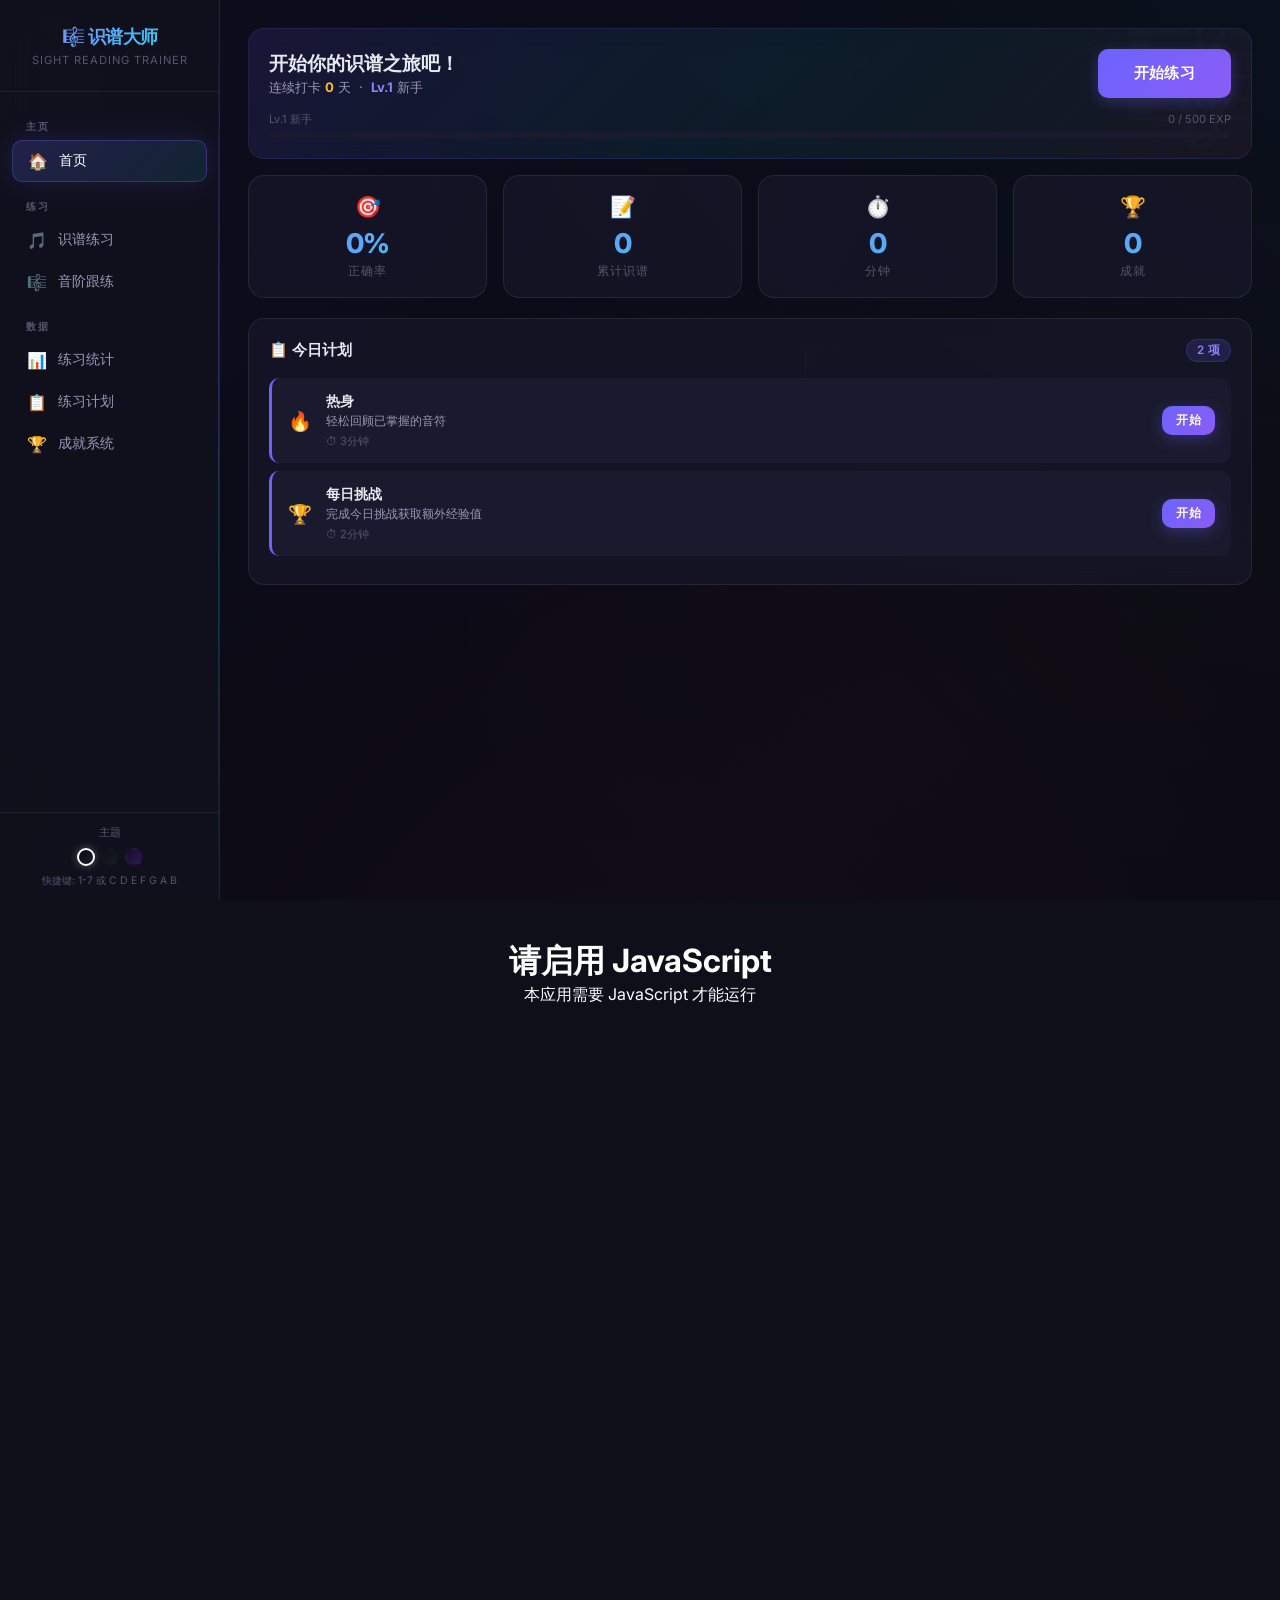
==== commit b5a44199: "feat: 新增音阶跟练功能 核心功能: - 17种音阶类型: 大调/小调/五声/布鲁斯/半音/全音/减音阶 + 7种教会调式 - 12个根音可选，1-2个八度，高低音谱号 - 完整节拍器: 20-3" ====
--- a/deploy.html
+++ b/deploy.html
@@ -978,6 +978,113 @@
   .stat-card .stat-number { font-size: 1.2rem; }
 }
 
+/* ========== Scale Practice ========== */
+.scale-select {
+  background: var(--bg3);
+  border: 1px solid var(--border);
+  border-radius: var(--radius-xs);
+  color: var(--text);
+  padding: 6px 10px;
+  font-size: 0.82rem;
+  min-width: 120px;
+  cursor: pointer;
+  transition: var(--transition);
+}
+.scale-select:hover { border-color: var(--primary); }
+.scale-select:focus { border-color: var(--primary); outline: none; box-shadow: 0 0 0 2px var(--primary-glow); }
+.scale-select option { background: var(--bg2); color: var(--text); }
+.scale-select optgroup { color: var(--text3); font-weight: 600; }
+
+.bpm-slider {
+  -webkit-appearance: none;
+  appearance: none;
+  width: 100%;
+  height: 6px;
+  background: var(--bg3);
+  border-radius: 3px;
+  outline: none;
+  flex: 1;
+}
+.bpm-slider::-webkit-slider-thumb {
+  -webkit-appearance: none;
+  width: 18px;
+  height: 18px;
+  border-radius: 50%;
+  background: var(--primary);
+  cursor: pointer;
+  box-shadow: 0 0 8px rgba(108,99,255,0.4);
+  transition: var(--transition);
+}
+.bpm-slider::-webkit-slider-thumb:hover { transform: scale(1.2); box-shadow: 0 0 12px rgba(108,99,255,0.6); }
+
+.bpm-input {
+  background: var(--bg3);
+  border: 1px solid var(--border);
+  border-radius: var(--radius-xs);
+  color: var(--text);
+  padding: 6px 8px;
+  font-size: 0.85rem;
+  width: 60px;
+  text-align: center;
+  font-weight: 700;
+  font-variant-numeric: tabular-nums;
+}
+.bpm-input:focus { border-color: var(--primary); outline: none; }
+
+.beat-dots {
+  display: flex;
+  gap: 6px;
+  align-items: center;
+}
+.beat-dot {
+  width: 32px;
+  height: 32px;
+  border-radius: 50%;
+  display: flex;
+  align-items: center;
+  justify-content: center;
+  font-size: 0.75rem;
+  font-weight: 700;
+  cursor: pointer;
+  transition: var(--transition);
+  background: var(--bg3);
+  border: 2px solid var(--border);
+  color: var(--text2);
+}
+.beat-dot:hover { border-color: var(--primary); }
+.beat-dot.accent {
+  background: var(--primary-glow);
+  border-color: var(--primary);
+  color: var(--primary2);
+}
+.beat-dot.muted {
+  background: transparent;
+  border-color: var(--text3);
+  color: var(--text3);
+  opacity: 0.5;
+}
+
+.beat-indicator {
+  display: flex;
+  gap: 10px;
+  justify-content: center;
+  padding: 8px 0;
+}
+.bi-dot {
+  width: 14px;
+  height: 14px;
+  border-radius: 50%;
+  background: var(--bg3);
+  border: 2px solid var(--border);
+  transition: all 0.1s ease;
+}
+.bi-dot.active {
+  background: var(--primary);
+  border-color: var(--primary2);
+  box-shadow: 0 0 12px rgba(108,99,255,0.6);
+  transform: scale(1.3);
+}
+
 /* Sidebar glow line */
 .sidebar::after {
   content: '';
@@ -1014,6 +1121,10 @@
         <div class="nav-item" data-page="practice">
           <span class="icon">🎵</span>
           <span>识谱练习</span>
+        </div>
+        <div class="nav-item" data-page="scale">
+          <span class="icon">🎼</span>
+          <span>音阶跟练</span>
         </div>
         <div class="nav-group-title">数据</div>
         <div class="nav-item" data-page="stats">
@@ -1073,6 +1184,12 @@
       <!-- Achievements Page -->
       <div class="page" id="page-achievements">
         <div id="achievementsContent"></div>
+      </div>
+
+      <!-- Scale Practice Page -->
+      <div class="page" id="page-scale">
+        <div id="scaleSetup"></div>
+        <div id="scalePractice" style="display:none"></div>
       </div>
     </main>
   </div>
@@ -1651,7 +1768,13 @@
       // Daily records for calendar heatmap: { "2026-05-16": { count: 50, correct: 45 } }
       dailyRecords: {},
       // Achievements
-      achievements: []
+      achievements: [],
+      // Scale practice stats
+      scaleStats: {
+        totalSessions: 0, totalScales: 0, totalScaleNotes: 0, totalScaleCorrect: 0,
+        byScaleType: {}, byRootNote: {}, bpmProgress: []
+      },
+      scaleHistory: []
     };
   }
 
@@ -1752,6 +1875,33 @@
     // Check achievements
     this.checkAchievements();
 
+    this.save();
+  }
+
+  recordScaleSession(data) {
+    const today = new Date().toISOString().split('T')[0];
+    this.data.scaleStats.totalSessions++;
+    this.data.scaleStats.totalScales++;
+    this.data.scaleStats.totalScaleNotes += data.totalNotes;
+    this.data.scaleStats.totalScaleCorrect += data.correctNotes;
+    if (!this.data.scaleStats.byScaleType[data.scaleType]) this.data.scaleStats.byScaleType[data.scaleType] = { sessions: 0, totalAccuracy: 0 };
+    this.data.scaleStats.byScaleType[data.scaleType].sessions++;
+    this.data.scaleStats.byScaleType[data.scaleType].totalAccuracy += data.accuracy;
+    if (!this.data.scaleStats.byRootNote[data.rootNote]) this.data.scaleStats.byRootNote[data.rootNote] = { sessions: 0 };
+    this.data.scaleStats.byRootNote[data.rootNote].sessions++;
+    const maxBpm = Math.max.apply(null, data.bpmHistory);
+    this.data.scaleStats.bpmProgress.push({ date: new Date().toISOString(), bpm: maxBpm, scaleType: data.scaleType });
+    this.data.scaleHistory.unshift({ date: new Date().toISOString(), scaleType: data.scaleType, rootNote: data.rootNote, mode: data.mode, bpm: data.bpm, accuracy: data.accuracy, totalNotes: data.totalNotes, duration: data.duration });
+    if (this.data.scaleHistory.length > 50) this.data.scaleHistory.pop();
+    if (!this.data.dailyRecords[today]) this.data.dailyRecords[today] = { count: 0, correct: 0, time: 0 };
+    this.data.dailyRecords[today].count += data.totalNotes;
+    this.data.dailyRecords[today].correct += data.correctNotes;
+    this.data.dailyRecords[today].time += data.duration;
+    const yesterday = new Date(Date.now() - 86400000).toISOString().split('T')[0];
+    if (this.data.lastPracticeDate === yesterday || this.data.lastPracticeDate === today) { if (this.data.lastPracticeDate !== today) this.data.streak++; } else { this.data.streak = 1; }
+    this.data.lastPracticeDate = today;
+    if (this.data.streak > this.data.bestStreak) this.data.bestStreak = this.data.streak;
+    this.checkAchievements();
     this.save();
   }
 
@@ -2077,6 +2227,443 @@
 
 const planGenerator = new PlanGenerator(stats);
 </script><script>
+// ========== Scale Practice Module ==========
+
+// === Scale Type Definitions (intervals in semitones from root) ===
+var SCALE_TYPES = {
+  major:           { name: '大调',     intervals: [0,2,4,5,7,9,11], icon: '🎼', group: '基础' },
+  natural_minor:   { name: '自然小调', intervals: [0,2,3,5,7,8,10], icon: '🌙', group: '基础' },
+  harmonic_minor:  { name: '和声小调', intervals: [0,2,3,5,7,8,11], icon: '🎻', group: '基础' },
+  melodic_minor:   { name: '旋律小调', intervals: [0,2,3,5,7,9,11], icon: '🎹', group: '基础' },
+  pentatonic_major:{ name: '大调五声', intervals: [0,2,4,7,9],      icon: '🎵', group: '基础' },
+  pentatonic_minor:{ name: '小调五声', intervals: [0,3,5,7,10],     icon: '🎶', group: '基础' },
+  blues:           { name: '布鲁斯',   intervals: [0,3,5,6,7,10],   icon: '🎷', group: '特殊' },
+  chromatic:       { name: '半音阶',   intervals: [0,1,2,3,4,5,6,7,8,9,10,11], icon: '🎹', group: '特殊' },
+  whole_tone:      { name: '全音阶',   intervals: [0,2,4,6,8,10],   icon: '✨', group: '特殊' },
+  diminished:      { name: '减音阶',   intervals: [0,2,3,5,6,8,9,11], icon: '💎', group: '特殊' },
+  ionian:     { name: 'Ionian',     intervals: [0,2,4,5,7,9,11],  icon: '☀️', group: '调式' },
+  dorian:     { name: 'Dorian',     intervals: [0,2,3,5,7,9,10],  icon: '🌿', group: '调式' },
+  phrygian:   { name: 'Phrygian',   intervals: [0,1,3,5,7,8,10],  icon: '🌊', group: '调式' },
+  lydian:     { name: 'Lydian',     intervals: [0,2,4,6,7,9,11],  icon: '☁️', group: '调式' },
+  mixolydian: { name: 'Mixolydian', intervals: [0,2,4,5,7,9,10],  icon: '⚡', group: '调式' },
+  aeolian:    { name: 'Aeolian',    intervals: [0,2,3,5,7,8,10],  icon: '🍂', group: '调式' },
+  locrian:    { name: 'Locrian',    intervals: [0,1,3,5,6,8,10],  icon: '🌑', group: '调式' }
+};
+
+var ROOT_NOTES = [
+  { name: 'C', midi: 60 }, { name: 'C#', midi: 61 }, { name: 'D', midi: 62 },
+  { name: 'D#', midi: 63 }, { name: 'E', midi: 64 }, { name: 'F', midi: 65 },
+  { name: 'F#', midi: 66 }, { name: 'G', midi: 67 }, { name: 'G#', midi: 68 },
+  { name: 'A', midi: 69 }, { name: 'A#', midi: 70 }, { name: 'B', midi: 71 }
+];
+
+var SCALE_DEGREE_SOLFEGE = ['Do', 'Re', 'Mi', 'Fa', 'Sol', 'La', 'Ti'];
+
+var SCALE_FINGERINGS = {
+  'C_major_rh':  [1,2,3,1,2,3,4,5], 'C_major_lh':  [5,4,3,2,1,3,2,1],
+  'G_major_rh':  [1,2,3,1,2,3,4,5], 'G_major_lh':  [5,4,3,2,1,3,2,1],
+  'D_major_rh':  [1,2,3,1,2,3,4,5], 'D_major_lh':  [5,4,3,2,1,3,2,1],
+  'A_major_rh':  [1,2,3,1,2,3,4,5], 'A_major_lh':  [5,4,3,2,1,3,2,1],
+  'E_major_rh':  [1,2,3,1,2,3,4,5], 'E_major_lh':  [5,4,3,2,1,3,2,1],
+  'F_major_rh':  [1,2,3,4,1,2,3,4,5], 'F_major_lh': [5,4,3,2,1,3,2,1],
+  'B_major_rh':  [1,2,3,1,2,3,4,5], 'B_major_lh':  [4,3,2,1,4,3,2,1],
+  'Bb_major_rh': [2,1,2,3,1,2,3,4], 'Bb_major_lh': [3,2,1,4,3,2,1,3],
+  'Eb_major_rh': [2,1,2,3,4,1,2,3], 'Eb_major_lh': [3,2,1,4,3,2,1,3],
+  'Ab_major_rh': [2,3,1,2,3,1,2,3], 'Ab_major_lh': [3,2,1,4,3,2,1,3],
+  'Db_major_rh': [2,3,1,2,3,4,1,2], 'Db_major_lh': [3,2,1,4,3,2,1,2],
+  'Gb_major_rh': [2,3,4,1,2,3,1,2], 'Gb_major_lh': [4,3,2,1,3,2,1,2]
+};
+
+function midiToNoteInfo(midi) {
+  var noteNames = ['C','C#','D','D#','E','F','F#','G','G#','A','A#','B'];
+  var name = noteNames[midi % 12];
+  var octave = Math.floor(midi / 12) - 1;
+  var vexKey = name.replace('#','').toLowerCase() + '/' + octave;
+  var accidental = name.indexOf('#') >= 0 ? '#' : null;
+  return { key: vexKey, name: name.replace('#',''), displayName: name, octave: octave, accidental: accidental, midi: midi };
+}
+
+function generateScaleNotes(rootMidi, scaleType, numOctaves) {
+  var type = SCALE_TYPES[scaleType];
+  if (!type) return [];
+  var notes = [];
+  for (var oct = 0; oct < numOctaves; oct++) {
+    for (var i = 0; i < type.intervals.length; i++) {
+      var midi = rootMidi + type.intervals[i] + (oct * 12);
+      if (midi > 96) break;
+      notes.push(midiToNoteInfo(midi));
+    }
+  }
+  var finalMidi = rootMidi + (numOctaves * 12);
+  if (finalMidi <= 96) notes.push(midiToNoteInfo(finalMidi));
+  return notes;
+}
+
+function getFingering(rootName, scaleType, hand) {
+  var key = rootName + '_' + scaleType + '_' + hand;
+  return SCALE_FINGERINGS[key] || null;
+}
+
+// === Metronome ===
+var Metronome = (function() {
+  function Metronome(audioCtx) {
+    this.ctx = audioCtx;
+    this.bpm = 120;
+    this.timeSignature = { beats: 4, value: 4 };
+    this.subdivision = 'quarter';
+    this.beatTypes = ['accent', 'normal', 'normal', 'normal'];
+    this.isPlaying = false;
+    this._nextBeatTime = 0;
+    this._currentBeat = 0;
+    this._timerID = null;
+    this._lookahead = 25;
+    this._scheduleAheadTime = 0.1;
+    this.onBeat = null;
+  }
+  Metronome.prototype.getBeatDuration = function() { return 60.0 / this.bpm; };
+  Metronome.prototype.getSubdivisionDuration = function() {
+    var bd = this.getBeatDuration();
+    switch (this.subdivision) { case 'eighth': return bd/2; case 'triplet': return bd/3; case 'sixteenth': return bd/4; default: return bd; }
+  };
+  Metronome.prototype.setBpm = function(bpm) { this.bpm = Math.max(20, Math.min(300, bpm)); };
+  Metronome.prototype.setTimeSig = function(beats) {
+    this.timeSignature.beats = beats;
+    this.beatTypes = [];
+    for (var i = 0; i < beats; i++) this.beatTypes.push(i === 0 ? 'accent' : 'normal');
+  };
+  Metronome.prototype.toggleBeatType = function(index) {
+    var cycle = ['normal', 'accent', 'muted'];
+    var cur = cycle.indexOf(this.beatTypes[index] || 'normal');
+    this.beatTypes[index] = cycle[(cur + 1) % 3];
+  };
+  Metronome.prototype.tapTempo = function() {
+    var now = performance.now();
+    if (!this._tapTimes) this._tapTimes = [];
+    this._tapTimes.push(now);
+    if (this._tapTimes.length > 6) this._tapTimes.shift();
+    if (this._tapTimes.length >= 2) {
+      var sum = 0;
+      for (var i = 1; i < this._tapTimes.length; i++) sum += (this._tapTimes[i] - this._tapTimes[i-1]);
+      this.bpm = Math.round(Math.max(20, Math.min(300, 60000 / (sum / (this._tapTimes.length - 1)))));
+    }
+    return this.bpm;
+  };
+  Metronome.prototype.start = function() {
+    if (this.isPlaying) return;
+    this.isPlaying = true; this._currentBeat = 0;
+    this._nextBeatTime = this.ctx.currentTime + 0.05;
+    this._scheduler();
+  };
+  Metronome.prototype.stop = function() {
+    this.isPlaying = false;
+    if (this._timerID) { clearTimeout(this._timerID); this._timerID = null; }
+    this._currentBeat = 0;
+  };
+  Metronome.prototype._scheduler = function() {
+    var self = this;
+    while (this._nextBeatTime < this.ctx.currentTime + this._scheduleAheadTime) {
+      this._scheduleBeat(this._currentBeat, this._nextBeatTime);
+      this._nextBeatTime += this.getSubdivisionDuration();
+      this._currentBeat++;
+    }
+    this._timerID = setTimeout(function() { self._scheduler(); }, this._lookahead);
+  };
+  Metronome.prototype._scheduleBeat = function(beatIndex, time) {
+    var beatInBar = beatIndex % this.timeSignature.beats;
+    var beatType = this.beatTypes[beatInBar] || 'normal';
+    if (beatType !== 'muted') this._playClick(time, beatType === 'accent');
+    if (this.onBeat) this.onBeat(beatIndex, time, beatType);
+  };
+  Metronome.prototype._playClick = function(time, isAccent) {
+    var ctx = this.ctx;
+    var osc = ctx.createOscillator(); var gain = ctx.createGain();
+    osc.type = 'sine'; osc.frequency.value = isAccent ? 1000 : 800;
+    gain.gain.setValueAtTime(isAccent ? 0.3 : 0.15, time);
+    gain.gain.exponentialRampToValueAtTime(0.001, time + 0.04);
+    osc.connect(gain); gain.connect(ctx.destination);
+    osc.start(time); osc.stop(time + 0.05);
+  };
+  return Metronome;
+})();
+
+// === Scale Staff Renderer ===
+var ScaleStaffRenderer = (function() {
+  function ScaleStaffRenderer(containerId) {
+    this.container = document.getElementById(containerId);
+    this.width = 800; this.height = 200;
+    this.staffLeft = 60; this.staffRight = 770; this.staffTop = 70; this.lineSpacing = 12;
+  }
+  ScaleStaffRenderer.prototype.renderScale = function(notes, currentIndex, options) {
+    if (!this.container) return;
+    var w = this.width, h = this.height;
+    var svg = '<svg width="100%" viewBox="0 0 ' + w + ' ' + h + '" xmlns="http://www.w3.org/2000/svg">';
+    svg += '<defs><linearGradient id="sNoteGrad" x1="0" y1="0" x2="1" y2="1"><stop offset="0%" stop-color="#f0f0ff"/><stop offset="100%" stop-color="#c8c8e0"/></linearGradient>' +
+      '<filter id="sGlowActive" x="-50%" y="-50%" width="200%" height="200%"><feGaussianBlur in="SourceGraphic" stdDeviation="4" result="blur"/><feFlood flood-color="#6c63ff" flood-opacity="0.6"/><feComposite in2="blur" operator="in"/><feMerge><feMergeNode/><feMergeNode in="SourceGraphic"/></feMerge></filter>' +
+      '<filter id="sGlowCorrect" x="-50%" y="-50%" width="200%" height="200%"><feGaussianBlur in="SourceGraphic" stdDeviation="4" result="blur"/><feFlood flood-color="#4ade80" flood-opacity="0.6"/><feComposite in2="blur" operator="in"/><feMerge><feMergeNode/><feMergeNode in="SourceGraphic"/></feMerge></filter>' +
+      '<filter id="sGlowWrong" x="-50%" y="-50%" width="200%" height="200%"><feGaussianBlur in="SourceGraphic" stdDeviation="4" result="blur"/><feFlood flood-color="#f87171" flood-opacity="0.6"/><feComposite in2="blur" operator="in"/><feMerge><feMergeNode/><feMergeNode in="SourceGraphic"/></feMerge></filter></defs>';
+    svg += '<rect width="' + w + '" height="' + h + '" fill="transparent"/>';
+    var clef = options.clef || 'treble';
+    for (var i = 0; i < 5; i++) { var ly = this.staffTop + i * this.lineSpacing; svg += '<line x1="' + this.staffLeft + '" y1="' + ly + '" x2="' + this.staffRight + '" y2="' + ly + '" stroke="#8888aa" stroke-width="1.5"/>'; }
+    var clefSymbol = clef === 'treble' ? '𝄞' : '𝄢';
+    var clefY = clef === 'treble' ? (this.staffTop + 42) : (this.staffTop + 36);
+    svg += '<text x="' + (this.staffLeft + 5) + '" y="' + clefY + '" font-size="48" fill="#aaa" font-family="serif" opacity="0.8">' + clefSymbol + '</text>';
+    var noteAreaLeft = this.staffLeft + 70, noteAreaRight = this.staffRight - 20;
+    var noteSpacing = notes.length > 1 ? (noteAreaRight - noteAreaLeft) / (notes.length - 1) : 0;
+    if (notes.length === 1) noteAreaLeft = (noteAreaLeft + noteAreaRight) / 2;
+    for (var n = 0; n < notes.length; n++) {
+      var note = notes[n];
+      var x = notes.length === 1 ? noteAreaLeft : noteAreaLeft + n * noteSpacing;
+      var pos = this._n2p(note, clef); var y = this._p2y(pos);
+      var isActive = (n === currentIndex), isPast = (n < currentIndex);
+      var aState = options.answerStates ? options.answerStates[n] : null;
+      var color = isActive ? '#6c63ff' : (aState==='correct'?'#4ade80':(aState==='wrong'?'#f87171':(isPast?'#4ade80':'#c8c8e0')));
+      var fill = isActive ? '#6c63ff' : (aState==='correct'?'#4ade80':(aState==='wrong'?'#f87171':(isPast?'rgba(74,222,128,0.3)':'url(#sNoteGrad)')));
+      var filter = isActive?'url(#sGlowActive)':(aState==='correct'?'url(#sGlowCorrect)':(aState==='wrong'?'url(#sGlowWrong)':''));
+      var opacity = (isPast && !aState) ? 0.6 : 1;
+      var sb = this.staffTop + 4 * this.lineSpacing;
+      if (y > sb) { for (var ly = sb + this.lineSpacing; ly <= y + 2; ly += this.lineSpacing) svg += '<line x1="'+(x-16)+'" y1="'+ly+'" x2="'+(x+16)+'" y2="'+ly+'" stroke="#8888aa" stroke-width="1.5"/>'; }
+      if (y < this.staffTop) { for (var ly = this.staffTop - this.lineSpacing; ly >= y - 2; ly -= this.lineSpacing) svg += '<line x1="'+(x-16)+'" y1="'+ly+'" x2="'+(x+16)+'" y2="'+ly+'" stroke="#8888aa" stroke-width="1.5"/>'; }
+      svg += '<g opacity="'+opacity+'"'+(filter?' filter="'+filter+'"':'')+'><ellipse cx="'+x+'" cy="'+y+'" rx="10" ry="7.5" fill="'+fill+'" stroke="'+color+'" stroke-width="1.2" transform="rotate(-15,'+x+','+y+')"/>';
+      var stemUp = y > (this.staffTop + 2 * this.lineSpacing);
+      if (stemUp) { svg += '<line x1="'+(x+9)+'" y1="'+(y-1)+'" x2="'+(x+9)+'" y2="'+(y-42)+'" stroke="'+color+'" stroke-width="1.8" stroke-linecap="round"/><path d="M'+(x+9)+','+(y-42)+' q8,8 2,18" fill="none" stroke="'+color+'" stroke-width="1.5" stroke-linecap="round"/>'; }
+      else { svg += '<line x1="'+(x-9)+'" y1="'+(y+1)+'" x2="'+(x-9)+'" y2="'+(y+42)+'" stroke="'+color+'" stroke-width="1.8" stroke-linecap="round"/><path d="M'+(x-9)+','+(y+42)+' q-8,-8 -2,-18" fill="none" stroke="'+color+'" stroke-width="1.5" stroke-linecap="round"/>'; }
+      if (note.accidental) { svg += '<text x="'+(x-25)+'" y="'+(y+7)+'" font-size="18" fill="'+color+'" font-family="serif">'+(note.accidental==='#'?'♯':'♭')+'</text>'; }
+      svg += '</g>';
+      if (options.showFingeringRH && options.fingeringsRH && options.fingeringsRH[n] !== undefined) svg += '<text x="'+x+'" y="'+(this.staffTop-18)+'" text-anchor="middle" font-size="12" fill="#22d3ee" font-weight="bold">'+options.fingeringsRH[n]+'</text>';
+      if (options.showFingeringLH && options.fingeringsLH && options.fingeringsLH[n] !== undefined) svg += '<text x="'+x+'" y="'+(this.staffTop+5*this.lineSpacing+22)+'" text-anchor="middle" font-size="12" fill="#f472b6" font-weight="bold">'+options.fingeringsLH[n]+'</text>';
+      if (options.showDegree && options.degrees) svg += '<text x="'+x+'" y="'+(this.staffTop+5*this.lineSpacing+38)+'" text-anchor="middle" font-size="11" fill="#a78bfa" font-weight="bold">'+options.degrees[n]+'</text>';
+      if (options.showSolfege && options.solfegeArr) svg += '<text x="'+x+'" y="'+(this.staffTop+5*this.lineSpacing+52)+'" text-anchor="middle" font-size="10" fill="#9898b8">'+options.solfegeArr[n]+'</text>';
+      if (options.showNoteName) svg += '<text x="'+x+'" y="'+(this.staffTop+5*this.lineSpacing+66)+'" text-anchor="middle" font-size="10" fill="'+color+'" font-weight="600">'+note.displayName+'</text>';
+    }
+    svg += '</svg>';
+    this.container.innerHTML = svg;
+  };
+  ScaleStaffRenderer.prototype._n2p = function(note, clef) { var o={'C':0,'D':1,'E':2,'F':3,'G':4,'A':5,'B':6}; var p=(o[note.name]||0)+(note.octave-4)*7; if(clef==='bass')p+=12; return p; };
+  ScaleStaffRenderer.prototype._p2y = function(pos) { return this.staffTop + (10 - pos) * (this.lineSpacing / 2); };
+  return ScaleStaffRenderer;
+})();
+
+// === Scale Practice State Machine ===
+var ScalePractice = (function() {
+  function ScalePractice(appRef) {
+    this.app = appRef;
+    this.state = 'SETUP';
+    this.config = {
+      scaleType:'major', rootNote:'C', rootMidi:60, clef:'treble', octaves:1,
+      mode:'listen', bpm:120, timeSigBeats:4, subdivision:'quarter',
+      showFingeringRH:false, showFingeringLH:false, showSolfege:true, showDegree:true, showNoteName:true,
+      adaptiveTempo:false, adaptiveIncrement:10, adaptivePasses:3
+    };
+    this.currentNotes=[]; this.currentIndex=-1; this.metronome=null; this.staffRenderer=null;
+    this.answerStates=[]; this.consecutiveCleanPasses=0; this.currentPassCorrect=0; this.currentPassTotal=0;
+    this.sessionStats={startTime:0,totalNotes:0,correctNotes:0,bpmHistory:[]};
+    this._countInMetro=null;
+  }
+  ScalePractice.prototype.renderSetup = function() {
+    this.state='SETUP'; var c=this.config;
+    var groups={}; var typeKeys=Object.keys(SCALE_TYPES);
+    for(var i=0;i<typeKeys.length;i++){var t=SCALE_TYPES[typeKeys[i]];if(!groups[t.group])groups[t.group]=[];groups[t.group].push({key:typeKeys[i],name:t.name,icon:t.icon});}
+    var typeOptions=''; var groupNames=['基础','调式','特殊'];
+    for(var g=0;g<groupNames.length;g++){var gn=groupNames[g];if(!groups[gn])continue;typeOptions+='<optgroup label="'+gn+'">';for(var j=0;j<groups[gn].length;j++){var item=groups[gn][j];typeOptions+='<option value="'+item.key+'"'+(item.key===c.scaleType?' selected':'')+'>'+item.icon+' '+item.name+'</option>';}typeOptions+='</optgroup>';}
+    var rootOptions='';for(var i=0;i<ROOT_NOTES.length;i++)rootOptions+='<option value="'+ROOT_NOTES[i].name+'"'+(ROOT_NOTES[i].name===c.rootNote?' selected':'')+'>'+ROOT_NOTES[i].name+'</option>';
+    var timeSigOptions='';var timeSigs=[[2,'2/4'],[3,'3/4'],[4,'4/4'],[5,'5/4'],[6,'6/8'],[7,'7/8']];for(var i=0;i<timeSigs.length;i++)timeSigOptions+='<option value="'+timeSigs[i][0]+'"'+(timeSigs[i][0]===c.timeSigBeats?' selected':'')+'>'+timeSigs[i][1]+'</option>';
+    var subOptions='';var subs=[['quarter','四分音符 ♩'],['eighth','八分音符 ♪'],['triplet','三连音'],['sixteenth','十六分音符 ♬']];for(var i=0;i<subs.length;i++)subOptions+='<option value="'+subs[i][0]+'"'+(subs[i][0]===c.subdivision?' selected':'')+'>'+subs[i][1]+'</option>';
+    document.getElementById('scaleSetup').innerHTML=
+      '<div class="fade-in">'+
+        '<div class="page-header"><div><div class="page-title">🎼 音阶跟练</div><div class="page-desc">节拍器驱动的音阶练习，支持指法提示和自适应速度</div></div></div>'+
+        '<div class="grid grid-2">'+
+          '<div class="card"><div class="card-header"><span class="card-title">🎵 音阶选择</span></div>'+
+            '<div class="setting-row"><div class="setting-label">音阶类型</div><select id="scaleType" class="scale-select" onchange="app.scalePractice.config.scaleType=this.value">'+typeOptions+'</select></div>'+
+            '<div class="setting-row"><div class="setting-label">根音</div><select id="rootNote" class="scale-select" onchange="app.scalePractice.setRootNote(this.value)">'+rootOptions+'</select></div>'+
+            '<div class="setting-row"><div class="setting-label">谱号</div><div class="diff-cards" style="gap:6px">'+
+              '<div class="diff-card'+(c.clef==='treble'?' active':'')+'" onclick="app.scalePractice.setClef(\'treble\')" id="sClefTreble"><div class="diff-level">𝄞</div><div class="diff-name">高音</div></div>'+
+              '<div class="diff-card'+(c.clef==='bass'?' active':'')+'" onclick="app.scalePractice.setClef(\'bass\')" id="sClefBass"><div class="diff-level">𝄢</div><div class="diff-name">低音</div></div></div></div>'+
+            '<div class="setting-row"><div class="setting-label">音域</div><div class="diff-cards" style="gap:6px">'+
+              '<div class="diff-card'+(c.octaves===1?' active':'')+'" onclick="app.scalePractice.setOctaves(1)" id="sOct1"><div class="diff-name">1个八度</div></div>'+
+              '<div class="diff-card'+(c.octaves===2?' active':'')+'" onclick="app.scalePractice.setOctaves(2)" id="sOct2"><div class="diff-name">2个八度</div></div></div></div>'+
+          '</div>'+
+          '<div class="card"><div class="card-header"><span class="card-title">🥁 节拍器设置</span></div>'+
+            '<div class="setting-row"><div class="setting-label">BPM</div><div style="display:flex;align-items:center;gap:8px">'+
+              '<input type="range" id="bpmSlider" min="20" max="300" value="'+c.bpm+'" class="bpm-slider" oninput="app.scalePractice.setBpm(+this.value)">'+
+              '<input type="number" id="bpmInput" min="20" max="300" value="'+c.bpm+'" class="bpm-input" onchange="app.scalePractice.setBpm(+this.value)">'+
+              '<button class="btn btn-sm btn-outline" onclick="app.scalePractice.tapTempo()">TAP</button></div></div>'+
+            '<div class="setting-row"><div class="setting-label">拍号</div><select id="timeSig" class="scale-select" onchange="app.scalePractice.setTimeSig(+this.value)">'+timeSigOptions+'</select></div>'+
+            '<div class="setting-row"><div class="setting-label">细分节拍</div><select id="subdivision" class="scale-select" onchange="app.scalePractice.config.subdivision=this.value">'+subOptions+'</select></div>'+
+            '<div class="setting-row"><div class="setting-label">节拍类型</div><div id="beatTypeDots" class="beat-dots">'+this._renderBeatDots()+'</div></div>'+
+          '</div>'+
+        '</div>'+
+        '<div class="grid grid-2">'+
+          '<div class="card"><div class="card-header"><span class="card-title">👁️ 显示选项</span></div>'+
+            '<div class="setting-row"><div><div class="setting-label">右手(RH)指法</div></div><div class="toggle'+(c.showFingeringRH?' active':'')+'" onclick="app.scalePractice.toggleOpt(\'showFingeringRH\',this)"></div></div>'+
+            '<div class="setting-row"><div><div class="setting-label">左手(LH)指法</div></div><div class="toggle'+(c.showFingeringLH?' active':'')+'" onclick="app.scalePractice.toggleOpt(\'showFingeringLH\',this)"></div></div>'+
+            '<div class="setting-row"><div><div class="setting-label">音级 (1-7)</div></div><div class="toggle'+(c.showDegree?' active':'')+'" onclick="app.scalePractice.toggleOpt(\'showDegree\',this)"></div></div>'+
+            '<div class="setting-row"><div><div class="setting-label">唱名 (Do-Re-Mi)</div></div><div class="toggle'+(c.showSolfege?' active':'')+'" onclick="app.scalePractice.toggleOpt(\'showSolfege\',this)"></div></div>'+
+            '<div class="setting-row"><div><div class="setting-label">音名标注</div></div><div class="toggle'+(c.showNoteName?' active':'')+'" onclick="app.scalePractice.toggleOpt(\'showNoteName\',this)"></div></div>'+
+          '</div>'+
+          '<div class="card"><div class="card-header"><span class="card-title">🎮 播放模式</span></div>'+
+            '<div class="mode-cards" style="margin-bottom:16px">'+
+              '<div class="mode-card'+(c.mode==='listen'?' active':'')+'" id="sModeListen" onclick="app.scalePractice.setMode(\'listen\')"><div class="mode-icon">👂</div><div class="mode-name">听音模式</div><div class="mode-desc">音阶自动播放</div></div>'+
+              '<div class="mode-card'+(c.mode==='follow'?' active':'')+'" id="sModeFollow" onclick="app.scalePractice.setMode(\'follow\')"><div class="mode-icon">🎯</div><div class="mode-name">跟练模式</div><div class="mode-desc">节拍器引导，逐音练习</div></div></div>'+
+            '<div class="setting-row"><div><div class="setting-label">自适应速度</div><div class="setting-desc">连续通过后自动提升BPM</div></div><div class="toggle'+(c.adaptiveTempo?' active':'')+'" onclick="app.scalePractice.toggleOpt(\'adaptiveTempo\',this)"></div></div>'+
+            (c.adaptiveTempo?
+              '<div class="setting-row"><div class="setting-label">每次提升</div><div style="display:flex;align-items:center;gap:6px"><input type="number" value="'+c.adaptiveIncrement+'" min="1" max="50" class="bpm-input" onchange="app.scalePractice.config.adaptiveIncrement=+this.value"><span style="font-size:0.8rem;color:var(--text3)">BPM</span></div></div>'+
+              '<div class="setting-row"><div class="setting-label">连续通过次数</div><input type="number" value="'+c.adaptivePasses+'" min="1" max="10" class="bpm-input" onchange="app.scalePractice.config.adaptivePasses=+this.value"></div>'
+            :'')+
+          '</div>'+
+        '</div>'+
+        '<div style="text-align:center;padding:20px 0"><button class="btn btn-primary btn-lg" onclick="app.scalePractice.start()" style="font-size:1.1rem;padding:16px 48px">开始练习</button></div>'+
+      '</div>';
+    document.getElementById('scalePractice').style.display='none';
+    document.getElementById('scaleSetup').style.display='block';
+  };
+  ScalePractice.prototype._renderBeatDots = function() {
+    var html='';for(var i=0;i<this.config.timeSigBeats;i++){var bt=this.metronome?this.metronome.beatTypes[i]:(i===0?'accent':'normal');var cls=bt==='accent'?'beat-dot accent':(bt==='muted'?'beat-dot muted':'beat-dot');html+='<div class="'+cls+'" onclick="app.scalePractice.toggleBeatType('+i+')" title="'+bt+'">'+(i+1)+'</div>';}return html;
+  };
+  ScalePractice.prototype.setRootNote = function(name) { this.config.rootNote=name; for(var i=0;i<ROOT_NOTES.length;i++)if(ROOT_NOTES[i].name===name){this.config.rootMidi=ROOT_NOTES[i].midi;break;} };
+  ScalePractice.prototype.setClef = function(clef) { this.config.clef=clef; document.getElementById('sClefTreble').classList.toggle('active',clef==='treble'); document.getElementById('sClefBass').classList.toggle('active',clef==='bass'); };
+  ScalePractice.prototype.setOctaves = function(n) { this.config.octaves=n; document.getElementById('sOct1').classList.toggle('active',n===1); document.getElementById('sOct2').classList.toggle('active',n===2); };
+  ScalePractice.prototype.setMode = function(mode) { this.config.mode=mode; document.getElementById('sModeListen').classList.toggle('active',mode==='listen'); document.getElementById('sModeFollow').classList.toggle('active',mode==='follow'); };
+  ScalePractice.prototype.setBpm = function(bpm) { this.config.bpm=Math.max(20,Math.min(300,bpm)); var s=document.getElementById('bpmSlider'),i=document.getElementById('bpmInput');if(s)s.value=this.config.bpm;if(i)i.value=this.config.bpm; };
+  ScalePractice.prototype.tapTempo = function() { if(!this.metronome)this.metronome=new Metronome(audio.ctx); this.setBpm(this.metronome.tapTempo()); };
+  ScalePractice.prototype.setTimeSig = function(beats) { this.config.timeSigBeats=beats; if(this.metronome)this.metronome.setTimeSig(beats); var d=document.getElementById('beatTypeDots');if(d)d.innerHTML=this._renderBeatDots(); };
+  ScalePractice.prototype.toggleBeatType = function(index) { if(!this.metronome)this.metronome=new Metronome(audio.ctx); while(this.metronome.beatTypes.length<this.config.timeSigBeats)this.metronome.beatTypes.push('normal'); this.metronome.toggleBeatType(index); var d=document.getElementById('beatTypeDots');if(d)d.innerHTML=this._renderBeatDots(); };
+  ScalePractice.prototype.toggleOpt = function(key,el) { this.config[key]=!this.config[key]; el.classList.toggle('active'); if(key==='adaptiveTempo')this.renderSetup(); };
+  ScalePractice.prototype.start = function() {
+    this.currentNotes=generateScaleNotes(this.config.rootMidi,this.config.scaleType,this.config.octaves);
+    if(!this.currentNotes.length){showToast('无法生成音阶','error');return;}
+    this.currentIndex=-1; this.answerStates=new Array(this.currentNotes.length).fill(null);
+    this.consecutiveCleanPasses=0; this.currentPassCorrect=0; this.currentPassTotal=0;
+    this.sessionStats={startTime:Date.now(),totalNotes:0,correctNotes:0,bpmHistory:[this.config.bpm]};
+    document.getElementById('scaleSetup').style.display='none'; document.getElementById('scalePractice').style.display='block';
+    this._renderPracticeUI(); this.staffRenderer=new ScaleStaffRenderer('scaleStaffCanvas'); this._renderStaff(-1);
+    audio.init(); audio.resume(); this.state='COUNT_IN'; this._startCountIn();
+  };
+  ScalePractice.prototype._renderPracticeUI = function() {
+    var c=this.config; var scaleName=SCALE_TYPES[c.scaleType].icon+' '+c.rootNote+' '+SCALE_TYPES[c.scaleType].name;
+    var totalNotes=this.currentNotes.length;
+    document.getElementById('scalePractice').innerHTML=
+      '<div class="practice-area slide-up">'+
+        '<div class="practice-bar">'+
+          '<div class="stat-item"><span>音阶</span> <span class="stat-value" style="font-size:0.85rem">'+scaleName+'</span></div>'+
+          '<div class="stat-item"><span>BPM</span> <span class="stat-value" id="sBpmDisplay" style="color:var(--warning)">'+c.bpm+'</span></div>'+
+          '<div class="stat-item"><span>进度</span> <span class="stat-value" id="sProgressText">0/'+totalNotes+'</span></div>'+
+          '<div class="stat-item combo" id="sAccuracyDisplay" style="display:none"><span>正确率</span> <span class="stat-value">0%</span></div>'+
+        '</div>'+
+        '<div class="beat-indicator" id="beatIndicator">'+this._renderBeatIndicatorDots()+'</div>'+
+        '<div class="score-display" id="scaleScoreDisplay" style="max-width:820px;padding:16px 20px;min-height:200px;flex-direction:column">'+
+          '<div id="scaleStaffCanvas" style="width:100%"></div>'+
+        '</div>'+
+        '<div class="piano-container" id="scalePianoContainer" style="display:block"><div class="piano" id="scalePianoKeys"></div></div>'+
+        (c.mode==='follow'?'<div class="answer-options" id="scaleAnswerOptions" style="max-width:560px">'+NOTES.map(function(n){return '<button class="answer-btn" data-note="'+n+'" onclick="app.scalePractice.submitAnswer(\''+n+'\')"><span style="color:'+NOTE_COLORS[n]+'">'+n+'</span></button>';}).join('')+'</div>':'')+
+        '<div style="display:flex;gap:12px;justify-content:center;margin-top:8px">'+
+          '<button class="btn btn-outline" id="sPauseBtn" onclick="app.scalePractice.togglePause()" style="display:none">⏸ 暂停</button>'+
+          '<button class="btn btn-danger btn-sm" onclick="app.scalePractice.stop()">⏹ 停止</button>'+
+        '</div>'+
+      '</div>';
+    this._renderScalePiano(null);
+  };
+  ScalePractice.prototype._renderBeatIndicatorDots = function() { var h='';for(var i=0;i<this.config.timeSigBeats;i++)h+='<div class="bi-dot" id="biDot'+i+'"></div>';return h; };
+  ScalePractice.prototype._updateBeatIndicator = function(beatInBar) { for(var i=0;i<this.config.timeSigBeats;i++){var el=document.getElementById('biDot'+i);if(el)el.classList.toggle('active',i===beatInBar);} };
+  ScalePractice.prototype._startCountIn = function() {
+    var self=this; var countBeats=this.config.timeSigBeats; var beatCount=0;
+    this._countInMetro=new Metronome(audio.ctx); this._countInMetro.bpm=this.config.bpm;
+    this._countInMetro.setTimeSig(this.config.timeSigBeats); this._countInMetro.subdivision='quarter';
+    this._countInMetro.onBeat=function(beatIndex,time,beatType){self._updateBeatIndicator(beatCount%countBeats);beatCount++;if(beatCount>countBeats){self._countInMetro.stop();self._countInMetro=null;self._beginPlayback();}};
+    this._countInMetro.start();
+    var pb=document.getElementById('sPauseBtn');if(pb)pb.style.display='inline-flex';
+  };
+  ScalePractice.prototype._beginPlayback = function() {
+    this.state='PLAYING'; this.currentIndex=0;
+    this.metronome=new Metronome(audio.ctx); this.metronome.bpm=this.config.bpm;
+    this.metronome.setTimeSig(this.config.timeSigBeats); this.metronome.subdivision=this.config.subdivision;
+    var self=this; var subPerNote=this._getSubsPerNote(); var tickCount=0;
+    this.metronome.onBeat=function(beatIndex,time,beatType){self._updateBeatIndicator(beatIndex%self.config.timeSigBeats);tickCount++;if(self.config.mode==='listen'){if(tickCount%subPerNote===0)self._advanceNote();}};
+    this.metronome.start(); this._playCurrentNote(); this._renderStaff(0); this._renderScalePiano(this.currentNotes[0]);
+  };
+  ScalePractice.prototype._advanceNote = function() {
+    if(this.currentIndex<this.currentNotes.length-1){this.currentIndex++;this._playCurrentNote();this._renderStaff(this.currentIndex);this._renderScalePiano(this.currentNotes[this.currentIndex]);this._updateProgress();}
+    else this._onScaleComplete();
+  };
+  ScalePractice.prototype._playCurrentNote = function() { var note=this.currentNotes[this.currentIndex];if(!note||!audio.enabled)return;var freq=getFrequencyForKey(note.key);var dur=this.metronome?this.metronome.getBeatDuration()*0.9:0.5;this._scheduledPlayNote(freq,dur); };
+  ScalePractice.prototype._scheduledPlayNote = function(freq,duration) {
+    var ctx=audio.ctx;var now=ctx.currentTime;var master=ctx.createGain();master.connect(ctx.destination);
+    master.gain.setValueAtTime(0,now);master.gain.linearRampToValueAtTime(0.35,now+0.008);master.gain.linearRampToValueAtTime(0.25,now+0.05);
+    master.gain.exponentialRampToValueAtTime(0.12,now+0.8);master.gain.exponentialRampToValueAtTime(0.001,now+duration);
+    var h=[{r:1,a:1.0,d:1.0},{r:2,a:0.55,d:0.85},{r:3,a:0.3,d:0.7},{r:4,a:0.12,d:0.55},{r:5,a:0.06,d:0.4}];
+    for(var i=0;i<h.length;i++){var p=h[i];var osc=ctx.createOscillator();var g=ctx.createGain();osc.type='sine';osc.frequency.value=freq*p.r;g.gain.setValueAtTime(p.a,now);g.gain.exponentialRampToValueAtTime(0.001,now+duration*p.d);osc.connect(g);g.connect(master);osc.start(now);osc.stop(now+duration*p.d+0.1);}
+  };
+  ScalePractice.prototype._getSubsPerNote = function() { switch(this.config.subdivision){case 'eighth':return 2;case 'triplet':return 3;case 'sixteenth':return 4;default:return 1;} };
+  ScalePractice.prototype.submitAnswer = function(noteName) {
+    if(this.state!=='PLAYING'||this.config.mode!=='follow')return;
+    var expected=this.currentNotes[this.currentIndex];var correct=(noteName===expected.name);
+    this.sessionStats.totalNotes++;
+    if(correct){this.sessionStats.correctNotes++;this.currentPassCorrect++;this.currentPassTotal++;audio.playCorrect();this.answerStates[this.currentIndex]='correct';}
+    else{this.currentPassTotal++;audio.playWrong();this.answerStates[this.currentIndex]='wrong';}
+    this._renderStaff(this.currentIndex);this._updateProgress();
+    var self=this;setTimeout(function(){self._advanceNote();},correct?200:600);
+  };
+  ScalePractice.prototype._onScaleComplete = function() {
+    if(this.config.mode==='follow'&&this.config.adaptiveTempo){
+      if(this.currentPassCorrect===this.currentPassTotal){this.consecutiveCleanPasses++;if(this.consecutiveCleanPasses>=this.config.adaptivePasses){this.config.bpm=Math.min(300,this.config.bpm+this.config.adaptiveIncrement);this.consecutiveCleanPasses=0;this.sessionStats.bpmHistory.push(this.config.bpm);showToast('BPM 提升至 '+this.config.bpm+'!','success');var b=document.getElementById('sBpmDisplay');if(b)b.textContent=this.config.bpm;}}
+      else this.consecutiveCleanPasses=0;
+      this.currentPassCorrect=0;this.currentPassTotal=0;
+    }
+    if(this.metronome){this.metronome.stop();this.metronome=null;}
+    this._recordSession();this.state='RESULTS';this._renderResults();
+  };
+  ScalePractice.prototype.togglePause = function() {
+    if(this.state==='PLAYING'){this.state='PAUSED';if(this.metronome)this.metronome.stop();var b=document.getElementById('sPauseBtn');if(b)b.textContent='▶ 继续';}
+    else if(this.state==='PAUSED'){this.state='PLAYING';if(this.metronome)this.metronome.start();var b=document.getElementById('sPauseBtn');if(b)b.textContent='⏸ 暂停';}
+  };
+  ScalePractice.prototype.stop = function() { if(this._countInMetro){this._countInMetro.stop();this._countInMetro=null;}if(this.metronome){this.metronome.stop();this.metronome=null;}if(this.sessionStats.startTime>0)this._recordSession();this.renderSetup(); };
+  ScalePractice.prototype._updateProgress = function() {
+    var el=document.getElementById('sProgressText');if(el)el.textContent=(this.currentIndex+1)+'/'+this.currentNotes.length;
+    if(this.config.mode==='follow'&&this.sessionStats.totalNotes>0){var a=document.getElementById('sAccuracyDisplay');if(a){a.style.display='flex';a.querySelector('.stat-value').textContent=Math.round((this.sessionStats.correctNotes/this.sessionStats.totalNotes)*100)+'%';}}
+  };
+  ScalePractice.prototype._renderStaff = function(currentIdx) {
+    if(!this.staffRenderer)return;var c=this.config;var scaleLen=SCALE_TYPES[c.scaleType].intervals.length;
+    var degrees=[],solfegeArr=[];for(var i=0;i<this.currentNotes.length;i++){degrees.push((i%scaleLen)+1);solfegeArr.push(SCALE_DEGREE_SOLFEGE[i%scaleLen]);}
+    var rhF=getFingering(c.rootNote,c.scaleType,'rh'),lhF=getFingering(c.rootNote,c.scaleType,'lh');
+    if(rhF&&this.currentNotes.length>rhF.length){var r=[];while(r.length<this.currentNotes.length)r=r.concat(rhF);rhF=r;}
+    if(lhF&&this.currentNotes.length>lhF.length){var r=[];while(r.length<this.currentNotes.length)r=r.concat(lhF);lhF=r;}
+    this.staffRenderer.renderScale(this.currentNotes,currentIdx,{clef:c.clef,showFingeringRH:c.showFingeringRH,showFingeringLH:c.showFingeringLH,showSolfege:c.showSolfege,showDegree:c.showDegree,showNoteName:c.showNoteName,fingeringsRH:rhF,fingeringsLH:lhF,degrees:degrees,solfegeArr:solfegeArr,answerStates:this.answerStates});
+  };
+  ScalePractice.prototype._renderScalePiano = function(note) {
+    var container=document.getElementById('scalePianoKeys');if(!container)return;
+    var wn=[{n:'C',o:3},{n:'D',o:3},{n:'E',o:3},{n:'F',o:3},{n:'G',o:3},{n:'A',o:3},{n:'B',o:3},{n:'C',o:4},{n:'D',o:4},{n:'E',o:4},{n:'F',o:4},{n:'G',o:4},{n:'A',o:4},{n:'B',o:4}];
+    var bn=[{n:'C#',o:3,p:0.6},{n:'D#',o:3,p:1.6},{n:'F#',o:3,p:3.6},{n:'G#',o:3,p:4.6},{n:'A#',o:3,p:5.6},{n:'C#',o:4,p:7.6},{n:'D#',o:4,p:8.6},{n:'F#',o:4,p:10.6},{n:'G#',o:4,p:11.6},{n:'A#',o:4,p:12.6}];
+    var kw=36;container.style.width=(14*kw)+'px';container.innerHTML='';
+    for(var i=0;i<wn.length;i++){var w=wn[i];var k=document.createElement('div');k.className='white-key';k.style.left=(i*kw)+'px';if(note&&note.name===w.n&&note.octave===w.o)k.classList.add('active');var l=document.createElement('span');l.className='key-label';l.textContent=w.n+w.o;if(w.n==='C'&&w.o===4){l.style.color='#6c63ff';l.style.fontWeight='bold';k.style.borderLeft='2px solid #6c63ff';}k.appendChild(l);k.addEventListener('click',(function(w){return function(){var e=PIANO_NOTES[w.n+w.o];if(e)audio.playNote(e.freq,1.5);};})(w));container.appendChild(k);}
+    for(var i=0;i<bn.length;i++){var b=bn[i];var k=document.createElement('div');k.className='black-key';k.style.left=(b.p*kw)+'px';k.addEventListener('click',(function(b){return function(e){e.stopPropagation();var entry=PIANO_NOTES[b.n+b.o];if(entry)audio.playNote(entry.freq,1.5);};})(b));container.appendChild(k);}
+  };
+  ScalePractice.prototype._renderResults = function() {
+    var ss=this.sessionStats;var duration=Date.now()-ss.startTime;var accuracy=ss.totalNotes>0?Math.round((ss.correctNotes/ss.totalNotes)*100):0;
+    var maxBpm=Math.max.apply(null,ss.bpmHistory);var scaleName=SCALE_TYPES[this.config.scaleType].icon+' '+this.config.rootNote+' '+SCALE_TYPES[this.config.scaleType].name;
+    var icon=accuracy>=90?'🎉':accuracy>=70?'👍':'💪';var title=accuracy>=90?'完美演奏！':accuracy>=70?'做得不错！':'继续练习！';
+    document.getElementById('scalePractice').innerHTML=
+      '<div class="results-panel fade-in">'+
+        '<div class="result-icon">'+icon+'</div><div class="result-title">'+title+'</div>'+
+        '<div class="result-subtitle">'+scaleName+' · '+(this.config.mode==='listen'?'听音模式':'跟练模式')+'</div>'+
+        '<div class="results-grid">'+
+          '<div class="result-stat"><div class="result-stat-value" style="color:var(--success)">'+accuracy+'%</div><div class="result-stat-label">正确率</div></div>'+
+          '<div class="result-stat"><div class="result-stat-value" style="color:var(--warning)">'+maxBpm+'</div><div class="result-stat-label">最高BPM</div></div>'+
+          '<div class="result-stat"><div class="result-stat-value" style="color:var(--info)">'+Math.round(duration/1000)+'s</div><div class="result-stat-label">用时</div></div>'+
+        '</div>'+
+        (ss.bpmHistory.length>1?'<div class="card" style="text-align:left;max-width:400px;margin:0 auto 20px"><div class="card-title" style="margin-bottom:8px">BPM 变化</div><div style="display:flex;gap:4px;flex-wrap:wrap">'+ss.bpmHistory.map(function(b){return '<span class="badge badge-primary">'+b+'</span>';}).join(' → ')+'</div></div>':'')+
+        '<div style="display:flex;gap:12px;justify-content:center;margin-top:24px">'+
+          '<button class="btn btn-primary btn-lg" onclick="app.scalePractice.start()">再来一次</button>'+
+          '<button class="btn btn-outline btn-lg" onclick="app.scalePractice.renderSetup()">返回设置</button>'+
+        '</div>'+
+      '</div>';
+    this.state='SETUP';
+  };
+  ScalePractice.prototype._recordSession = function() {
+    var ss=this.sessionStats;var duration=Date.now()-ss.startTime;var accuracy=ss.totalNotes>0?Math.round((ss.correctNotes/ss.totalNotes)*100):0;
+    if(typeof stats!=='undefined'&&stats.recordScaleSession)stats.recordScaleSession({scaleType:this.config.scaleType,rootNote:this.config.rootNote,mode:this.config.mode,bpm:this.config.bpm,bpmHistory:ss.bpmHistory,totalNotes:ss.totalNotes,correctNotes:ss.correctNotes,accuracy:accuracy,duration:duration});
+  };
+  return ScalePractice;
+})();
+</script><script>
 // ========== Score Renderer (Pure SVG, Enhanced) ==========
 
 class ScoreRenderer {
@@ -2293,6 +2880,7 @@
     this.selectedDifficulty = 1;
     this.selectedClef = 'treble';
     this._planConfigs = [];
+    this.scalePractice = null;
     this._bound = false;
 
     // Load saved settings
@@ -2379,6 +2967,7 @@
         case 'stats': this.renderStats(); break;
         case 'plan': this.renderPlan(); break;
         case 'achievements': this.renderAchievements(); break;
+        case 'scale': this.renderScalePage(); break;
       }
     } catch(e) {
       console.error('Render error:', page, e);
@@ -3387,6 +3976,14 @@
         '<div class="grid grid-3">' + achHTML + '</div>' +
       '</div>';
   }
+
+  // ===== SCALE PRACTICE PAGE =====
+  renderScalePage() {
+    if (!this.scalePractice) {
+      this.scalePractice = new ScalePractice(this);
+    }
+    this.scalePractice.renderSetup();
+  }
 }
 
 function hexToRgb(hex) {
